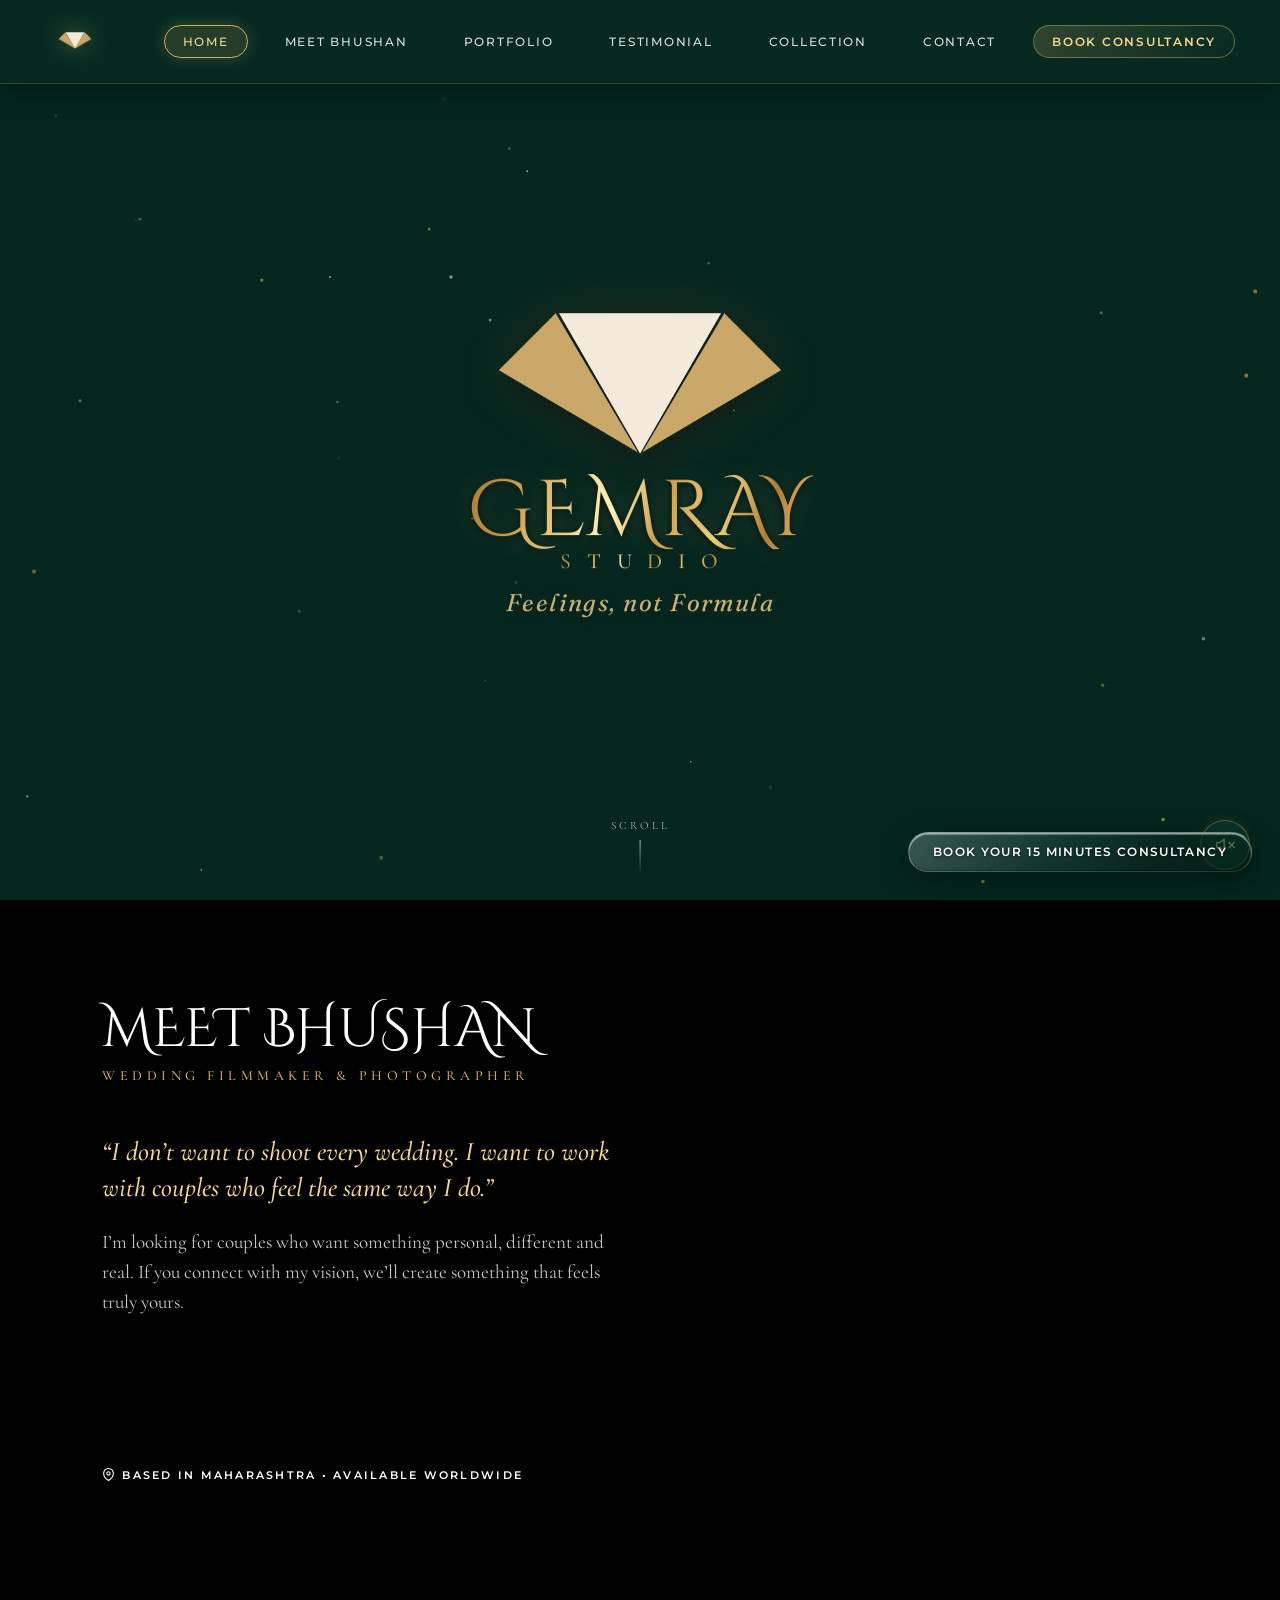
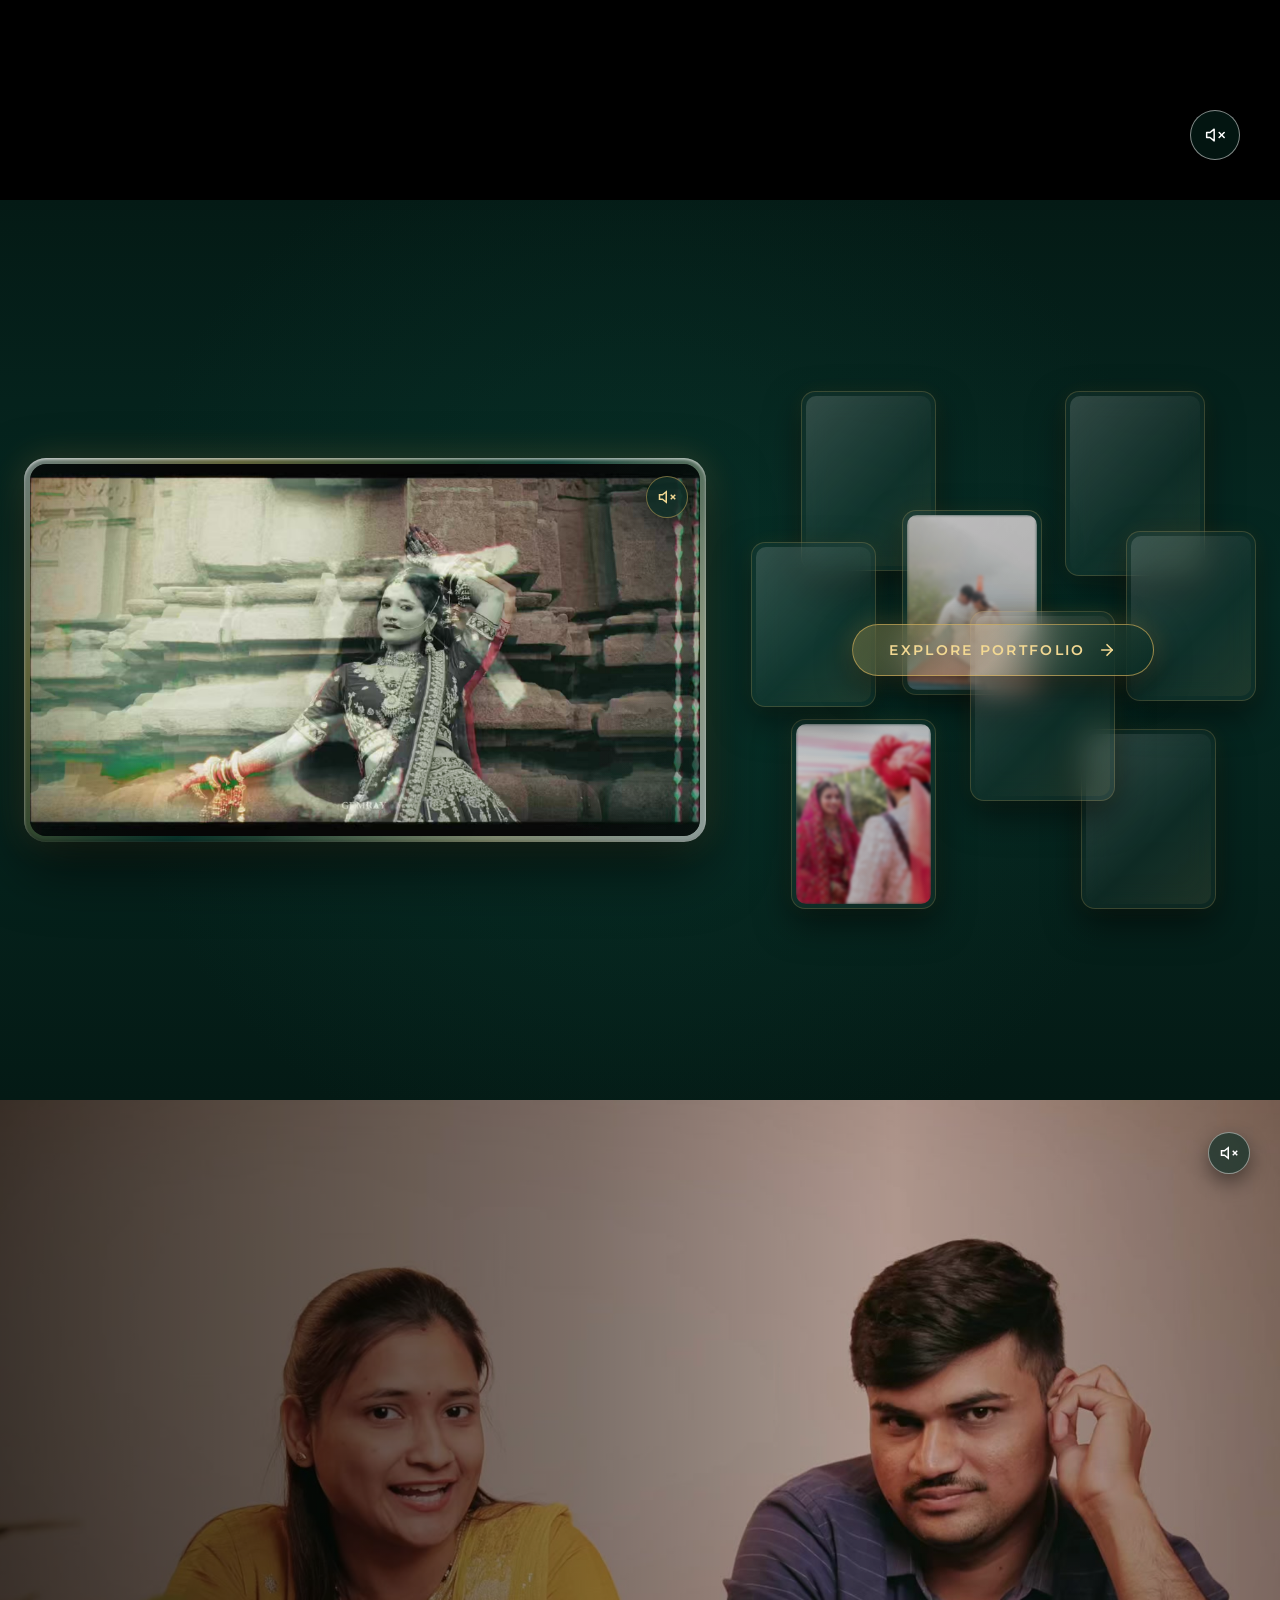
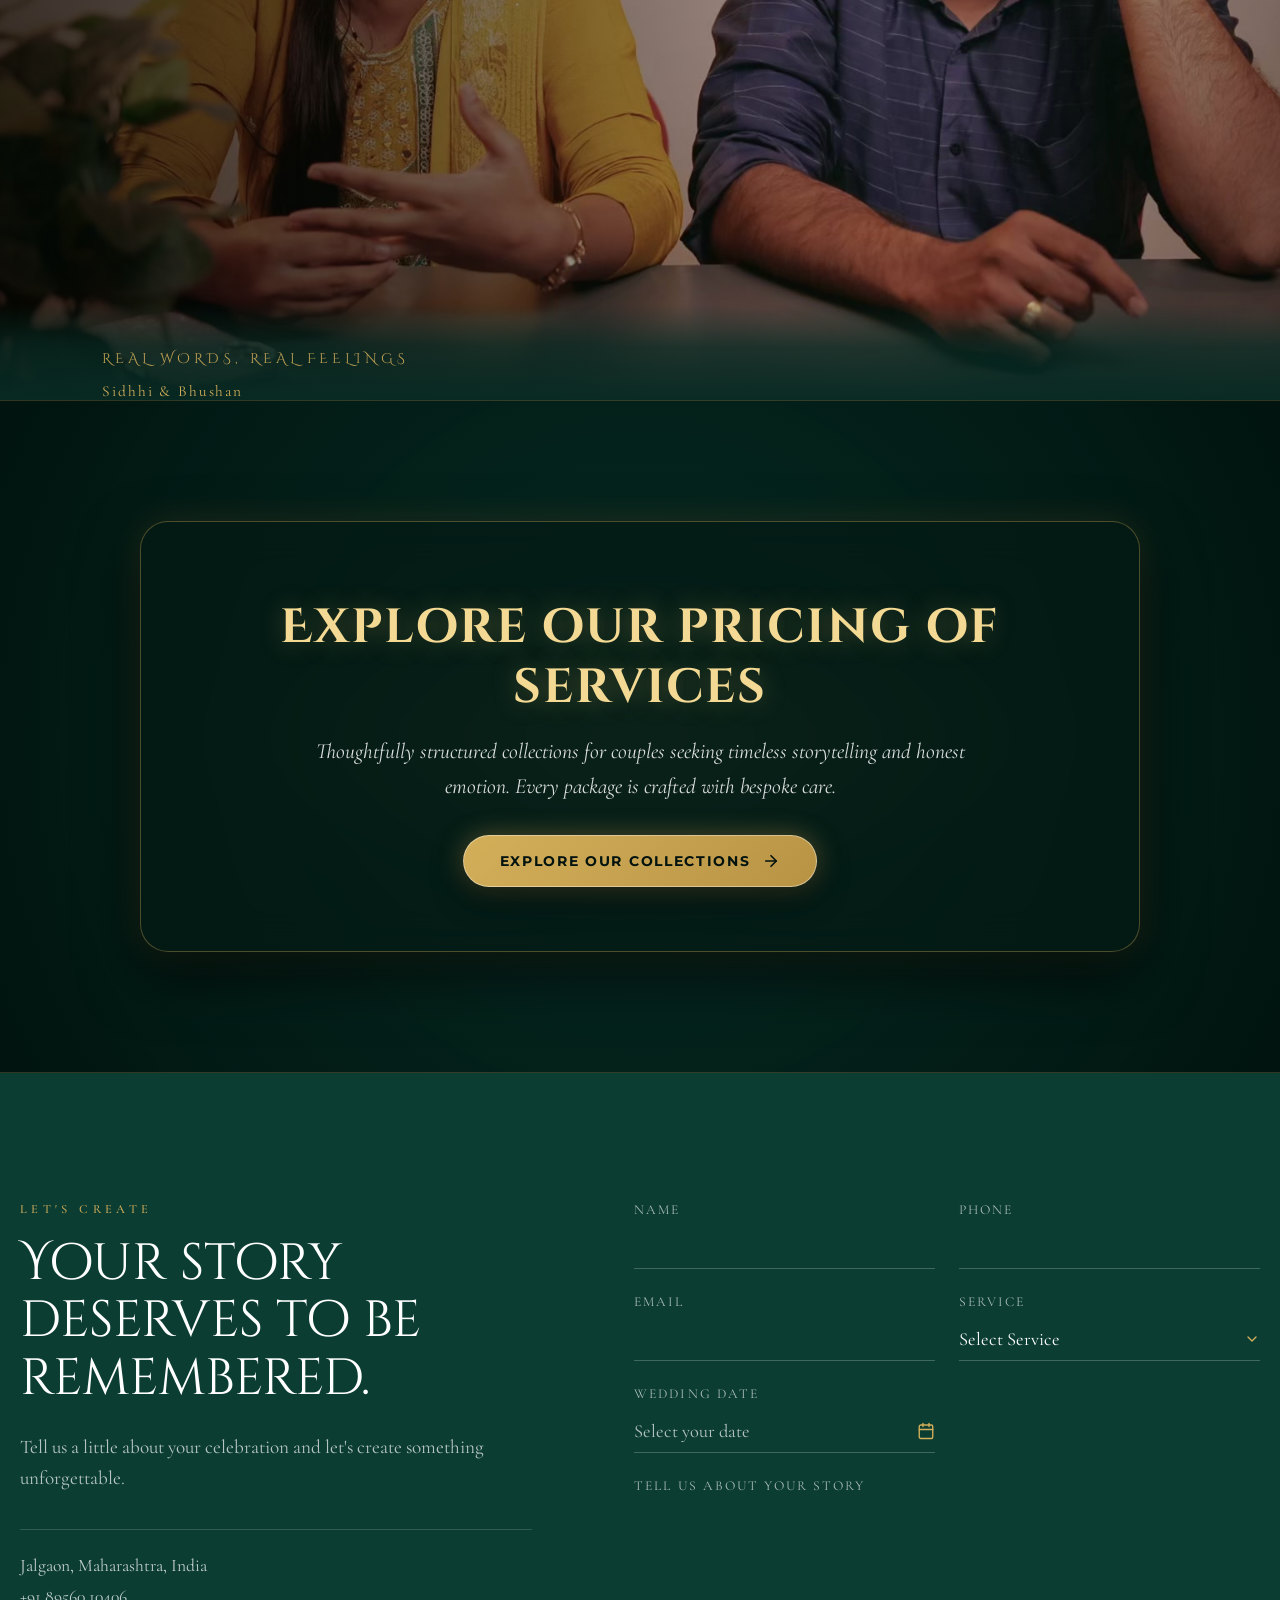
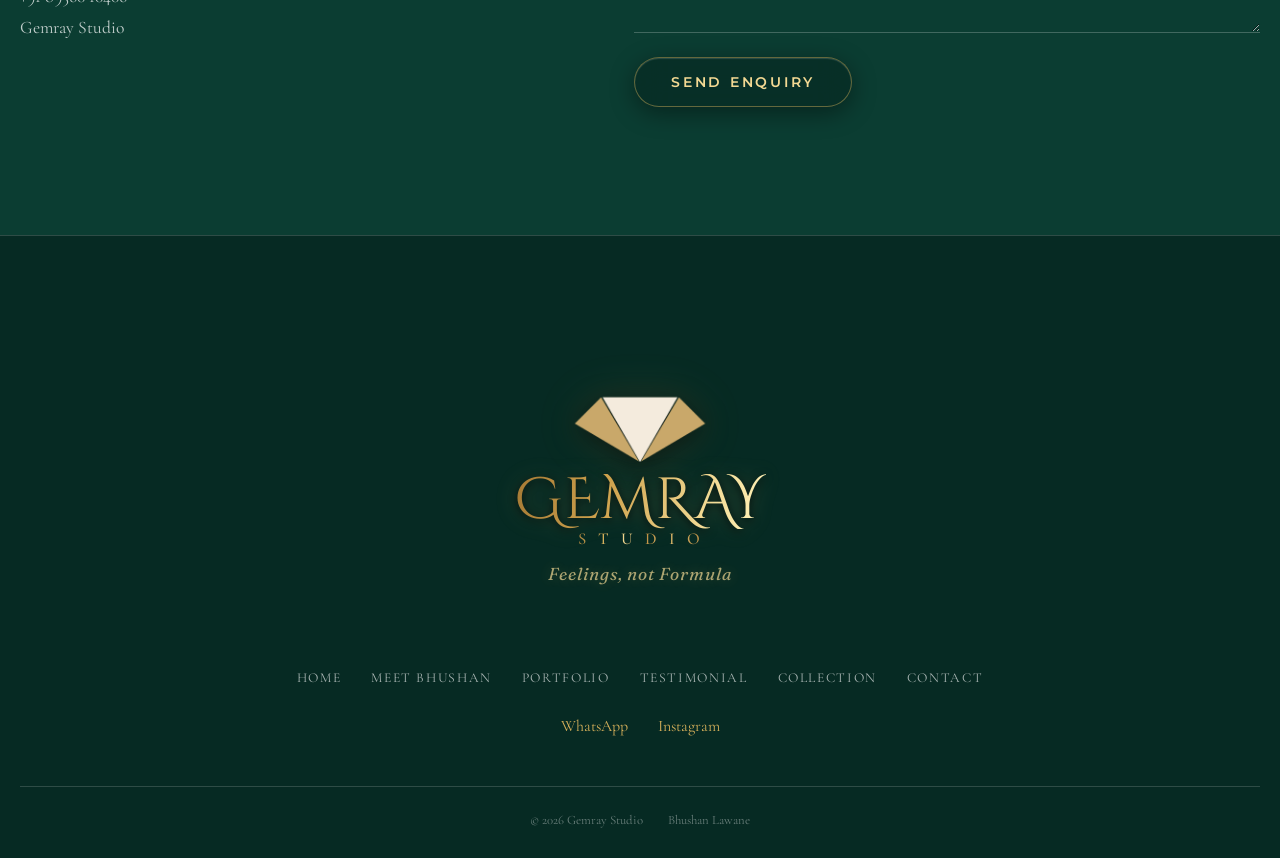
==== index.html @ 7f48cebd "Update testimonial and video audio behavior Co-authored-by: Copilot <223556219+Copilot@users.noreply" ====
<!DOCTYPE html>
<html lang="en">

<head>

    <!-- =====================================================
         BASIC META & SEO
         ===================================================== -->

    <meta charset="UTF-8">
    <meta name="viewport" content="width=device-width, initial-scale=1.0, viewport-fit=cover">
    <title>Gemray Studio | Luxury Wedding Photography & Cinematography</title>
    <meta name="description" content="Gemray Studio by Bhushan Lawane offers bespoke luxury wedding photography, candid pre-wedding cinematography, and timeless wedding films based in Maharashtra & available worldwide.">
    <meta name="keywords" content="wedding photographer, luxury wedding photography, wedding cinematography, pre-wedding shoot, candid wedding photography, wedding filmmaker, Bhushan Lawane, Jalgaon, Pune, Mumbai, Maharashtra, Gemray Studio">
    <meta name="author" content="Bhushan Lawane, Gemray Studio">
    <meta name="robots" content="index, follow, max-image-preview:large, max-snippet:-1, max-video-preview:-1">
    <meta name="theme-color" content="#0b3d32">

    <!-- Canonical URL -->
    <link rel="canonical" href="https://www.gemraystudio.com/">

    <!-- Favicon -->
    <link rel="icon" type="image/jpeg" href="photos/favicon.jpeg">
    <link rel="apple-touch-icon" href="photos/favicon.jpeg">

    <!-- Geo & Local SEO Meta -->
    <meta name="geo.region" content="IN-MH">
    <meta name="geo.placename" content="Jalgaon, Maharashtra, India">
    <meta name="geo.position" content="21.0077;75.5626">
    <meta name="ICBM" content="21.0077, 75.5626">

    <!-- Open Graph / Facebook / WhatsApp -->
    <meta property="og:type" content="website">
    <meta property="og:url" content="https://www.gemraystudio.com/">
    <meta property="og:title" content="Gemray Studio | Luxury Wedding Photography & Cinematography">
    <meta property="og:description" content="Feelings, not Formula. Bespoke luxury wedding storytelling, candid cinematography, and pre-wedding films by Bhushan Lawane.">
    <meta property="og:image" content="https://www.gemraystudio.com/photos/logo.png">
    <meta property="og:site_name" content="Gemray Studio">
    <meta property="og:locale" content="en_IN">

    <!-- Twitter / X Card -->
    <meta name="twitter:card" content="summary_large_image">
    <meta name="twitter:url" content="https://www.gemraystudio.com/">
    <meta name="twitter:title" content="Gemray Studio | Luxury Wedding Photography & Cinematography">
    <meta name="twitter:description" content="Feelings, not Formula. Bespoke luxury wedding storytelling, candid cinematography, and pre-wedding films by Bhushan Lawane.">
    <meta name="twitter:image" content="https://www.gemraystudio.com/photos/logo.png">

    <!-- Structured Data: Schema.org JSON-LD -->
    <script type="application/ld+json">
    {
      "@context": "https://schema.org",
      "@graph": [
        {
          "@type": "PhotographyBusiness",
          "@id": "https://www.gemraystudio.com/#business",
          "name": "Gemray Studio",
          "alternateName": "Gemray Studio Wedding Photography & Cinematography",
          "url": "https://www.gemraystudio.com/",
          "logo": "https://www.gemraystudio.com/photos/logo.png",
          "image": "https://www.gemraystudio.com/photos/logo.png",
          "telephone": "+918956010406",
          "priceRange": "₹₹₹",
          "currenciesAccepted": "INR",
          "paymentAccepted": "Cash, Bank Transfer, UPI",
          "address": {
            "@type": "PostalAddress",
            "addressLocality": "Jalgaon",
            "addressRegion": "Maharashtra",
            "addressCountry": "IN"
          },
          "geo": {
            "@type": "GeoCoordinates",
            "latitude": 21.0077,
            "longitude": 75.5626
          },
          "areaServed": [
            { "@type": "AdministrativeArea", "name": "Maharashtra" },
            { "@type": "City", "name": "Jalgaon" },
            { "@type": "City", "name": "Pune" },
            { "@type": "City", "name": "Mumbai" },
            { "@type": "City", "name": "Nashik" },
            { "@type": "Country", "name": "India" },
            { "@type": "Place", "name": "Worldwide Destination Weddings" }
          ],
          "founder": {
            "@type": "Person",
            "name": "Bhushan Lawane",
            "jobTitle": "Lead Wedding Filmmaker & Photographer"
          },
          "sameAs": [
            "https://www.instagram.com/gemraystudio",
            "https://api.whatsapp.com/send?phone=918956010406"
          ],
          "hasOfferCatalog": {
            "@type": "OfferCatalog",
            "name": "Wedding & Pre-Wedding Photography Services",
            "itemListElement": [
              {
                "@type": "Offer",
                "itemOffered": {
                  "@type": "Service",
                  "name": "Wedding Stories Photography & Cinematography",
                  "description": "Complete wedding story coverage with cinematic filmmaking, candid photography, traditional documentation, and signature albums."
                }
              },
              {
                "@type": "Offer",
                "itemOffered": {
                  "@type": "Service",
                  "name": "Pre-Wedding Cinematic Chapters",
                  "description": "Artfully directed pre-wedding cinematic films, portrait photography, and bespoke narrative storytelling."
                }
              },
              {
                "@type": "Offer",
                "itemOffered": {
                  "@type": "Service",
                  "name": "Engagement Ceremony Coverage",
                  "description": "Refined cinematic highlight films and documentary photography for engagement celebrations."
                }
              },
              {
                "@type": "Offer",
                "itemOffered": {
                  "@type": "Service",
                  "name": "Destination Wedding Photography & Films",
                  "description": "Customized bespoke multi-day itineraries and destination wedding cinematography worldwide."
                }
              }
            ]
          }
        },
        {
          "@type": "WebSite",
          "@id": "https://www.gemraystudio.com/#website",
          "url": "https://www.gemraystudio.com/",
          "name": "Gemray Studio",
          "description": "Luxury Wedding Photography & Cinematography by Bhushan Lawane",
          "publisher": {
            "@id": "https://www.gemraystudio.com/#business"
          }
        },
        {
          "@type": "VideoObject",
          "@id": "https://www.gemraystudio.com/#video-bhushan-patil",
          "name": "Bhushan Patil - Timeless Celebration",
          "description": "Complete cinematic wedding highlight film capturing the authentic moments of Bhushan Patil by Gemray Studio.",
          "thumbnailUrl": [
            "https://www.gemraystudio.com/photos/testimonial-bhushan-patil-thumb.jpg"
          ],
          "uploadDate": "2026-02-10T08:00:00+05:30",
          "contentUrl": "https://www.gemraystudio.com/media/New%20Website%20Content/Testimonial/Bhushan%20patil%20T.mp4",
          "embedUrl": "https://www.gemraystudio.com/#stories",
          "duration": "PT0M47S",
          "inLanguage": "en",
          "publisher": {
            "@id": "https://www.gemraystudio.com/#business"
          }
        },
        {
          "@type": "VideoObject",
          "@id": "https://www.gemraystudio.com/#video-intro",
          "name": "Meet Bhushan Lawane | Gemray Studio Wedding Filmmaking",
          "description": "Introduction to Bhushan Lawane's wedding cinematography philosophy: Feelings, not Formula. Based in Maharashtra and available worldwide.",
          "thumbnailUrl": [
            "https://www.gemraystudio.com/photos/logo.png"
          ],
          "uploadDate": "2026-01-01T08:00:00+05:30",
          "contentUrl": "https://www.gemraystudio.com/vid/Website%20Intro%20Horizontal%20C.mp4",
          "embedUrl": "https://www.gemraystudio.com/#photographer",
          "duration": "PT1M00S",
          "inLanguage": "en",
          "publisher": {
            "@id": "https://www.gemraystudio.com/#business"
          }
        }
      ]
    }
    </script>

    <!-- =====================================================
         GOOGLE FONTS
         ===================================================== -->

    <link rel="preconnect" href="https://fonts.googleapis.com">

    <link
        rel="preconnect"
        href="https://fonts.gstatic.com"
        crossorigin
    >

    <link
        href="https://fonts.googleapis.com/css2?family=Cinzel+Decorative:wght@400;700;900&family=Cormorant+Garamond:ital,wght@0,300;0,400;0,500;0,600;1,300;1,400;1,500&family=Fraunces:ital,opsz,wght@0,9..144,300;0,9..144,400;0,9..144,500;1,9..144,300;1,9..144,400;1,9..144,500&family=Montserrat:ital,wght@0,300;0,400;0,500;1,300;1,400&family=Playfair+Display:ital,wght@0,400;0,500;0,600;1,400;1,500&display=swap"
        rel="stylesheet"
    >


    <!-- =====================================================
         EXTERNAL CSS
         ===================================================== -->

    <link
        rel="stylesheet"
        href="style.css?v=3.2"
    >

</head>


<body>


    <!-- =====================================================
         WEBSITE WRAPPER
         ===================================================== -->

    <div class="site-wrapper">

        <!-- TOP NAVIGATION BAR -->
        <nav class="portfolio-nav" aria-label="Main Navigation">
            <a href="index.html" class="portfolio-nav-logo" aria-label="Gemray Studio Home">
                <img src="photos/logo.png" alt="Gemray Studio Logo" width="50" height="50" loading="eager" decoding="async" fetchpriority="high">
            </a>

            <!-- Horizontally Swipeable Nav Pills on Mobile & Row on Desktop -->
            <div class="portfolio-nav-links" id="portfolioNavLinks">
                <a href="index.html" class="active">Home</a>
                <a href="#photographer">Meet Bhushan</a>
                <a href="portfolio.html">Portfolio</a>
                <a href="#stories">Testimonial</a>
                <a href="product.html">Collection</a>
                <a href="#contact">Contact</a>
                <a href="https://api.whatsapp.com/send?phone=918956010406&text=Hello%20Bhushan%20%2F%20Gemray%20Studio%2C%20I%20would%20like%20to%20book%20a%2015%20minutes%20consultancy%20call%20regarding%20wedding%20photography%20services." class="portfolio-nav-wa-pill" target="_blank" rel="noopener noreferrer">
                    Book Consultancy
                </a>
            </div>
        </nav>

        <!-- =================================================
             01. HERO SECTION
             ================================================= -->

        <section
            id="hero"
            class="hero-section"
        >


            <!-- HERO BACKGROUND VIDEO -->

            <video
                id="bgVideo"
                class="hero-video"
                autoplay
                muted
                loop
                playsinline
                webkit-playsinline
                x5-playsinline
                preload="auto"
                poster="photos/hero-desktop-thumb.jpg"
            ></video>


            <!-- DARK CINEMATIC OVERLAY -->

            <div
                class="hero-overlay"
                aria-hidden="true"
            ></div>

            <!-- LUXURY GOLD DUST / STARDUST CANVAS -->
            <canvas
                id="heroParticles"
                class="hero-particles"
                aria-hidden="true"
            ></canvas>


            <!-- HERO SOUND BUTTON -->

            <button
                id="soundBtn"
                class="sound-button"
                type="button"
                aria-label="Unmute video"
            >

                <span id="iconMuted" class="sound-icon">
                    <svg viewBox="0 0 24 24" width="20" height="20" fill="none" stroke="currentColor" stroke-width="1.8" stroke-linecap="round" stroke-linejoin="round">
                        <polygon points="11 5 6 9 2 9 2 15 6 15 11 19 11 5"></polygon>
                        <line x1="23" y1="9" x2="17" y2="15"></line>
                        <line x1="17" y1="9" x2="23" y2="15"></line>
                    </svg>
                </span>

                <span id="iconUnmuted" class="sound-icon">
                    <svg viewBox="0 0 24 24" width="20" height="20" fill="none" stroke="currentColor" stroke-width="1.8" stroke-linecap="round" stroke-linejoin="round">
                        <polygon points="11 5 6 9 2 9 2 15 6 15 11 19 11 5"></polygon>
                        <path d="M15.54 8.46a5 5 0 0 1 0 7.07"></path>
                        <path d="M19.07 4.93a10 10 0 0 1 0 14.14"></path>
                    </svg>
                </span>

            </button>


            <!-- =================================================
                 COMPLETE CENTERED BRAND COMPOSITION

                 logo
                 ↓
                 GEMRAY
                 ↓
                 STUDIO
                 ↓
                 tagline

                 The entire group is centered together.
                 ================================================= -->

            <div
                id="heroBrand"
                class="hero-brand"
            >


                <!-- =================================================
                     LOGO IMAGE

                     DO NOT CHANGE THIS PATH
                     ================================================= -->

                <img
                    id="heroLogoImage"
                    class="hero-logo-image"
                    src="photos/logo.png"
                    alt="Gemray Studio logo"
                    width="200"
                    height="200"
                    loading="eager"
                    decoding="async"
                    fetchpriority="high"
                >


                <!-- =================================================
                     GEMRAY (WITH PRECISELY ANCHORED SPARK)

                     FONT:
                     Cinzel Decorative
                     ================================================= -->

                <div class="brand-name-wrapper">
                    <div
                        id="brandName"
                        class="brand-name"
                    >
                        GEMRAY
                    </div>

                    <!-- METALLIC GLINT LAYER (Pure light reflection, never hides or reveals text) -->
                    <div
                        id="brandGlint"
                        class="brand-glint"
                        aria-hidden="true"
                    >
                        GEMRAY
                    </div>

                    <!-- CINEMATIC 4-POINT LENS FLARE SPARK -->
                    <span
                        id="logoSpark"
                        class="logo-spark"
                        aria-hidden="true"
                    >
                        <span class="spark-core"></span>
                        <span class="spark-flare-h"></span>
                        <span class="spark-flare-v"></span>
                        <span class="spark-flare-d1"></span>
                        <span class="spark-flare-d2"></span>
                    </span>
                </div>


                <!-- =================================================
                     STUDIO

                     FONT:
                     Cormorant Garamond
                     ================================================= -->

                <div
                    id="brandStudio"
                    class="brand-studio"
                >
                    STUDIO
                </div>


                <!-- =================================================
                     TAGLINE

                     FONT:
                     Great Vibes
                     ================================================= -->

                <div
                    id="brandTagline"
                    class="brand-tagline"
                >
                    Feelings, not Formula
                </div>


            </div>


            <!-- SCROLL INDICATOR -->

            <div
                class="scroll-indicator"
                aria-hidden="true"
            >

                <span>
                    Scroll
                </span>

                <span
                    class="scroll-line"
                ></span>

            </div>


        </section>



        <!-- =================================================
             02. MEET BHUSHAN (PHOTOGRAPHER)
             ================================================= -->

        <section
            id="photographer"
            class="photographer-intro-section"
        >


            <!-- =================================================
                 DESKTOP PHOTOGRAPHER VIDEO
                 ================================================= -->

            <div
                class="photographer-desktop-video"
            >


                <video
                    id="photographerVideoDesktop"
                    class="photographer-video horizontal-video"
                    src="vid/Website Intro Horizontal C.mp4"
                    muted
                    loop
                    playsinline
                    webkit-playsinline
                    x5-playsinline
                    preload="none"
                ></video>


                <!-- VIDEO OVERLAY -->

                <div
                    class="photographer-video-overlay"
                    aria-hidden="true"
                ></div>


                <!-- INTRODUCTION TEXT -->

                <div
                    class="photographer-intro-content"
                >

                    <h2>
                        MEET BHUSHAN
                    </h2>

                    <span
                        class="section-eyebrow photographer-role"
                    >
                        Wedding Filmmaker & Photographer
                    </span>

                    <p class="photographer-quote">
                        <em>“I don’t want to shoot every wedding. I want to work with couples who feel the same way I do.”</em>
                    </p>

                    <p>
                        I’m looking for couples who want something personal, different and real.
                        If you connect with my vision, we’ll create something that feels truly yours.
                    </p>

                    <div class="photographer-location">
                        <svg viewBox="0 0 24 24" width="14" height="14" fill="none" stroke="currentColor" stroke-width="2" stroke-linecap="round" stroke-linejoin="round" aria-hidden="true">
                            <path d="M21 10c0 7-9 13-9 13s-9-6-9-13a9 9 0 0 1 18 0z"></path>
                            <circle cx="12" cy="10" r="3"></circle>
                        </svg>
                        <span>Based in Maharashtra &bull; Available Worldwide</span>
                    </div>

                </div>


                <!-- SOUND BUTTON -->

                <button
                    id="photographerSoundBtn"
                    class="video-sound-button"
                    type="button"
                    aria-label="Unmute photographer video"
                >

                    <span
                        class="photographer-muted-icon sound-icon"
                    >
                        <svg viewBox="0 0 24 24" width="20" height="20" fill="none" stroke="currentColor" stroke-width="1.8" stroke-linecap="round" stroke-linejoin="round">
                            <polygon points="11 5 6 9 2 9 2 15 6 15 11 19 11 5"></polygon>
                            <line x1="23" y1="9" x2="17" y2="15"></line>
                            <line x1="17" y1="9" x2="23" y2="15"></line>
                        </svg>
                    </span>

                    <span
                        class="photographer-unmuted-icon sound-icon"
                    >
                        <svg viewBox="0 0 24 24" width="20" height="20" fill="none" stroke="currentColor" stroke-width="1.8" stroke-linecap="round" stroke-linejoin="round">
                            <polygon points="11 5 6 9 2 9 2 15 6 15 11 19 11 5"></polygon>
                            <path d="M15.54 8.46a5 5 0 0 1 0 7.07"></path>
                            <path d="M19.07 4.93a10 10 0 0 1 0 14.14"></path>
                        </svg>
                    </span>

                </button>


            </div>



            <!-- =================================================
                 MOBILE PHOTOGRAPHER VIDEO

                 9:16 INSTAGRAM / REEL STYLE
                 ================================================= -->

            <div
                class="photographer-mobile-video"
            >


                <video
                    id="photographerVideoMobile"
                    class="photographer-video vertical-video"
                    src="vid/Website Intro Vertical C.mp4"
                    muted
                    loop
                    playsinline
                    webkit-playsinline
                    x5-playsinline
                    preload="none"
                ></video>


                <!-- MOBILE VIDEO OVERLAY -->

                <div
                    class="photographer-video-overlay"
                    aria-hidden="true"
                ></div>


                <!-- MOBILE INTRO TEXT (POSITIONED AT BOTTOM) -->

                <div
                    class="photographer-intro-content"
                >

                    <h2>
                        MEET BHUSHAN
                    </h2>

                    <span
                        class="section-eyebrow photographer-role"
                    >
                        Wedding Filmmaker & Photographer
                    </span>

                    <p class="photographer-quote">
                        <em>“I don’t want to shoot every wedding. I want to work with couples who feel the same way I do.”</em>
                    </p>

                    <div class="photographer-location">
                        <svg viewBox="0 0 24 24" width="13" height="13" fill="none" stroke="currentColor" stroke-width="2" stroke-linecap="round" stroke-linejoin="round" aria-hidden="true">
                            <path d="M21 10c0 7-9 13-9 13s-9-6-9-13a9 9 0 0 1 18 0z"></path>
                            <circle cx="12" cy="10" r="3"></circle>
                        </svg>
                        <span>Based in Maharashtra &bull; Available Worldwide</span>
                    </div>

                </div>


                <!-- MOBILE SOUND -->

                <button
                    id="photographerMobileSoundBtn"
                    class="video-sound-button"
                    type="button"
                    aria-label="Unmute photographer video"
                >

                    <span
                        class="photographer-muted-icon sound-icon"
                    >
                        <svg viewBox="0 0 24 24" width="20" height="20" fill="none" stroke="currentColor" stroke-width="1.8" stroke-linecap="round" stroke-linejoin="round">
                            <polygon points="11 5 6 9 2 9 2 15 6 15 11 19 11 5"></polygon>
                            <line x1="23" y1="9" x2="17" y2="15"></line>
                            <line x1="17" y1="9" x2="23" y2="15"></line>
                        </svg>
                    </span>

                    <span
                        class="photographer-unmuted-icon sound-icon"
                    >
                        <svg viewBox="0 0 24 24" width="20" height="20" fill="none" stroke="currentColor" stroke-width="1.8" stroke-linecap="round" stroke-linejoin="round">
                            <polygon points="11 5 6 9 2 9 2 15 6 15 11 19 11 5"></polygon>
                            <path d="M15.54 8.46a5 5 0 0 1 0 7.07"></path>
                            <path d="M19.07 4.93a10 10 0 0 1 0 14.14"></path>
                        </svg>
                    </span>

                </button>


            </div>


        </section>



        <!-- =================================================
             04. SELECTED WORK / PORTFOLIO PREVIEW
             ================================================= -->

        <section
            id="portfolio-preview"
            class="portfolio-preview-section"
        >

            <div class="portfolio-split-stage">

                <!-- LEFT SIDE: CLEAN 16:9 CINEMATIC HORIZONTAL VIDEO WINDOW -->
                <div class="portfolio-video-window">
                    <div class="portfolio-video-window-frame">
                        <video
                            class="portfolio-showcase-video"
                            id="portfolioShowcaseVideo"
                            src="media/New Website Content/Main page porfolio section video/No naim or any words on website.mp4"
                            poster="photos/portfolio-showcase-thumb.jpg"
                            muted
                            loop
                            playsinline
                            webkit-playsinline
                            preload="none"
                        ></video>
                        <div class="portfolio-video-overlay-glow"></div>
                        <div class="portfolio-video-liquid-sheen"></div>
                        <button
                            class="portfolio-sound-btn"
                            id="portfolioSoundBtn"
                            aria-label="Toggle portfolio video sound"
                        >
                            <svg class="portfolio-muted-icon sound-icon" viewBox="0 0 24 24" fill="none" stroke="currentColor" stroke-width="2">
                                <path d="M11 5L6 9H2v6h4l5 4V5z"/>
                                <line x1="23" y1="9" x2="17" y2="15"/>
                                <line x1="17" y1="9" x2="23" y2="15"/>
                            </svg>
                            <svg class="portfolio-unmuted-icon sound-icon" viewBox="0 0 24 24" fill="none" stroke="currentColor" stroke-width="2" style="display:none;">
                                <path d="M11 5L6 9H2v6h4l5 4V5z"/>
                                <path d="M19.07 4.93a10 10 0 0 1 0 14.14M15.54 8.46a5 5 0 0 1 0 7.07"/>
                            </svg>
                        </button>
                    </div>
                </div>


                <!-- RIGHT SIDE: BACKGROUND GLASS BLURRED PHOTO COLLAGE WITH DIRECT EXPLORE BUTTON -->
                <div class="portfolio-photos-window">

                    <!-- BACKGROUND GLASS BLURRED PHOTO COLLAGE (8 SLOTS) -->
                    <div class="portfolio-glass-collage" id="portfolioGlassCollage">

                        <!-- PHOTO SLOT 1 -->
                        <div class="portfolio-glass-card pgc-1" data-slot="0">
                            <div class="glass-img-frame">
                                <img src="media/New Website Content/Photo gallary/07SL0260.jpg" alt="Pre-wedding moment" class="glass-photo" loading="eager" decoding="async">
                                <div class="glass-photo-sheen"></div>
                            </div>
                        </div>

                        <!-- PHOTO SLOT 2 -->
                        <div class="portfolio-glass-card pgc-2" data-slot="1">
                            <div class="glass-img-frame">
                                <img src="media/New Website Content/Photo gallary/07SL0363.jpg" alt="Engagement celebration" class="glass-photo" loading="eager" decoding="async">
                                <div class="glass-photo-sheen"></div>
                            </div>
                        </div>

                        <!-- PHOTO SLOT 3 -->
                        <div class="portfolio-glass-card pgc-3" data-slot="2">
                            <div class="glass-img-frame">
                                <img src="media/New Website Content/Photo gallary/07SL0433.jpg" alt="Couple portrait" class="glass-photo" loading="eager" decoding="async">
                                <div class="glass-photo-sheen"></div>
                            </div>
                        </div>

                        <!-- PHOTO SLOT 4 -->
                        <div class="portfolio-glass-card pgc-4" data-slot="3">
                            <div class="glass-img-frame">
                                <img src="media/New Website Content/Photo gallary/07SL0451.jpg" alt="Romantic couple" class="glass-photo" loading="eager" decoding="async">
                                <div class="glass-photo-sheen"></div>
                            </div>
                        </div>

                        <!-- PHOTO SLOT 5 -->
                        <div class="portfolio-glass-card pgc-5" data-slot="4">
                            <div class="glass-img-frame">
                                <img src="media/New Website Content/Photo gallary/07SL0960.jpg" alt="Engagement joy" class="glass-photo" loading="lazy" decoding="async">
                                <div class="glass-photo-sheen"></div>
                            </div>
                        </div>

                        <!-- PHOTO SLOT 6 -->
                        <div class="portfolio-glass-card pgc-6" data-slot="5">
                            <div class="glass-img-frame">
                                <img src="media/New Website Content/Photo gallary/Bhushan Pre-wedding photo-006.JPG" alt="Pre-wedding romance" class="glass-photo" loading="lazy" decoding="async">
                                <div class="glass-photo-sheen"></div>
                            </div>
                        </div>

                        <!-- PHOTO SLOT 7 -->
                        <div class="portfolio-glass-card pgc-7" data-slot="6">
                            <div class="glass-img-frame">
                                <img src="media/New Website Content/Photo gallary/Bhushan Pre-wedding photo-016.JPG" alt="Cherished memory" class="glass-photo" loading="lazy" decoding="async">
                                <div class="glass-photo-sheen"></div>
                            </div>
                        </div>

                        <!-- PHOTO SLOT 8 -->
                        <div class="portfolio-glass-card pgc-8" data-slot="7">
                            <div class="glass-img-frame">
                                <img src="media/New Website Content/Photo gallary/Bhushan Pre-wedding photo-019.JPG" alt="Celebration moment" class="glass-photo" loading="lazy" decoding="async">
                                <div class="glass-photo-sheen"></div>
                            </div>
                        </div>

                    </div>


                    <!-- LIQUID GLASS EXPLORE MORE BUTTON ONLY (NO EXTRA WRAPPER CIRCLE) -->
                    <a
                        href="portfolio.html"
                        class="portfolio-explore-btn"
                        id="portfolioExploreBtn"
                    >
                        <span class="explore-btn-text">Explore Portfolio</span>
                        <span class="explore-btn-arrow">
                            <svg viewBox="0 0 24 24" fill="none" stroke="currentColor" stroke-width="2.2" stroke-linecap="round" stroke-linejoin="round">
                                <line x1="5" y1="12" x2="19" y2="12"></line>
                                <polyline points="12 5 19 12 12 19"></polyline>
                            </svg>
                        </span>
                        <div class="explore-btn-sheen"></div>
                    </a>

                </div>

            </div>

        </section>



        <!-- =================================================
             04B. TESTIMONIALS (REAL BRIDE & GROOM STORIES)
             ================================================= -->

        <section
            id="stories"
            class="stories-section"
            aria-label="Customer Testimonials"
        >
            <div id="testimonial" class="nav-target-anchor" aria-hidden="true"></div>

            <!-- FULL-BACKGROUND VIDEO -->
            <video
                id="testimonialBgVideo"
                class="stories-bg-video"
                src="media/New Website Content/Testimonial/Bhushan patil T.mp4"
                poster="photos/testimonial-bhushan-patil-thumb.jpg"
                muted
                playsinline
                webkit-playsinline
                loop
                preload="none"
            ></video>

            <!-- DARK GRADIENT OVERLAY -->
            <div class="stories-bg-overlay" aria-hidden="true"></div>

            <!-- TEXT CONTENT LAYER -->
            <div class="stories-content-layer">

                <span class="stories-eyebrow">Real words, Real feelings</span>

                <p class="stories-couple-name">Sidhhi &amp; Bhushan</p>

            </div>

            <!-- SOUND TOGGLE BUTTON -->
            <button
                class="story-sound-btn"
                id="storySoundBtn"
                aria-label="Toggle testimonial video sound"
            >
                <svg class="sound-icon-muted" viewBox="0 0 24 24" fill="none" stroke="currentColor" stroke-width="2">
                    <path d="M11 5L6 9H2v6h4l5 4V5z"/>
                    <line x1="23" y1="9" x2="17" y2="15"/>
                    <line x1="17" y1="9" x2="23" y2="15"/>
                </svg>
                <svg class="sound-icon-unmuted" viewBox="0 0 24 24" fill="none" stroke="currentColor" stroke-width="2" style="display:none;">
                    <path d="M11 5L6 9H2v6h4l5 4V5z"/>
                    <path d="M19.07 4.93a10 10 0 0 1 0 14.14M15.54 8.46a5 5 0 0 1 0 7.07"/>
                </svg>
            </button>

            <!-- Hidden deck for JS compatibility (no cards shown) -->
            <div id="storiesDeck" style="display:none;"></div>

        </section>



        <!-- =================================================
             04C. OUR COLLECTION & PRICING
             ================================================= -->

        <section
            id="collection"
            class="collection-teaser-section"
        >

            <div class="collection-teaser-container">
                <h2 class="collection-teaser-title">Explore our pricing of services</h2>
                <p class="collection-teaser-desc">
                    Thoughtfully structured collections for couples seeking timeless storytelling and honest emotion. Every package is crafted with bespoke care.
                </p>

                <div class="collection-teaser-cta-wrapper">
                    <a href="product.html" class="collection-explore-btn" aria-label="Explore our full collections and pricing page">
                        <span>Explore Our Collections</span>
                        <svg viewBox="0 0 24 24" width="18" height="18" fill="none" stroke="currentColor" stroke-width="2.2" stroke-linecap="round" stroke-linejoin="round" aria-hidden="true">
                            <line x1="5" y1="12" x2="19" y2="12"></line>
                            <polyline points="12 5 19 12 12 19"></polyline>
                        </svg>
                    </a>
                </div>
            </div>

        </section>



        <!-- =================================================
             05. CONTACT
             ================================================= -->

        <section
            id="contact"
            class="contact-section"
        >


            <div
                class="contact-container"
            >


                <!-- CONTACT INFORMATION -->

                <div
                    class="contact-content"
                >

                    <span
                        class="section-eyebrow"
                    >
                        Let's Create
                    </span>

                    <h2>
                        Your story deserves
                        to be remembered.
                    </h2>

                    <p>
                        Tell us a little about your celebration
                        and let's create something unforgettable.
                    </p>


                    <div
                        class="contact-details"
                    >

                        <p>
                            Jalgaon, Maharashtra, India
                        </p>

                        <p>
                            +91 89560 10406
                        </p>

                        <p>
                            Gemray Studio
                        </p>

                    </div>

                </div>



                <!-- CONTACT FORM -->

                <form
                    id="contactForm"
                    class="contact-form"
                >


                    <div
                        class="form-group"
                    >

                        <label for="name">
                            Name
                        </label>

                        <input
                            id="name"
                            name="name"
                            type="text"
                            autocomplete="name"
                            required
                        >

                    </div>


                    <div
                        class="form-group"
                    >

                        <label for="phone">
                            Phone
                        </label>

                        <input
                            id="phone"
                            name="phone"
                            type="tel"
                            autocomplete="tel"
                            required
                        >

                    </div>


                    <div
                        class="form-group"
                    >

                        <label for="email">
                            Email
                        </label>

                        <input
                            id="email"
                            name="email"
                            type="email"
                            autocomplete="email"
                        >

                    </div>


                    <div
                        class="form-group custom-select-group"
                    >

                        <label for="service">
                            Service
                        </label>

                        <select
                            id="service"
                            name="service"
                            tabindex="-1"
                            aria-hidden="true"
                            style="display: none;"
                        >

                            <option value="" disabled selected hidden>
                                Select Service
                            </option>

                            <option value="Wedding Stories">
                                Wedding Stories
                            </option>

                            <option value="Engagement Stories">
                                Engagement Stories
                            </option>

                            <option value="Prewedding Chapters">
                                Prewedding Chapters
                            </option>

                            <option value="Destination Stories">
                                Destination Stories
                            </option>

                        </select>

                        <!-- CUSTOM LUXURY GLASSMORPHIC DROPDOWN (ANDROID CHROME, IOS, & ALL PLATFORMS) -->
                        <div class="custom-select-wrapper" id="customServiceSelect">
                            <button
                                type="button"
                                class="custom-select-trigger"
                                id="serviceSelectTrigger"
                                aria-haspopup="listbox"
                                aria-expanded="false"
                            >
                                <span class="custom-select-value">Select Service</span>
                                <span class="custom-select-arrow" aria-hidden="true">
                                    <svg viewBox="0 0 24 24" width="16" height="16" fill="none" stroke="currentColor" stroke-width="2" stroke-linecap="round" stroke-linejoin="round">
                                        <polyline points="6 9 12 15 18 9"></polyline>
                                    </svg>
                                </span>
                            </button>

                            <div
                                class="custom-select-dropdown"
                                id="serviceDropdown"
                                role="listbox"
                                aria-label="Select Service"
                            >
                                <div class="custom-select-option" data-value="Wedding Stories" role="option" aria-selected="false">
                                    <span class="opt-check">✓</span>
                                    <span class="opt-text">Wedding Stories</span>
                                </div>
                                <div class="custom-select-option" data-value="Engagement Stories" role="option" aria-selected="false">
                                    <span class="opt-check">✓</span>
                                    <span class="opt-text">Engagement Stories</span>
                                </div>
                                <div class="custom-select-option" data-value="Prewedding Chapters" role="option" aria-selected="false">
                                    <span class="opt-check">✓</span>
                                    <span class="opt-text">Prewedding Chapters</span>
                                </div>
                                <div class="custom-select-option" data-value="Destination Stories" role="option" aria-selected="false">
                                    <span class="opt-check">✓</span>
                                    <span class="opt-text">Destination Stories</span>
                                </div>
                            </div>
                        </div>

                    </div>


                    <div
                        class="form-group custom-date-group"
                    >

                        <label for="date">
                            Wedding Date
                        </label>

                        <input
                            id="date"
                            name="date"
                            type="hidden"
                        >

                        <!-- CUSTOM LUXURY GLASSMORPHIC CALENDAR DATE PICKER (ANDROID CHROME, IOS, & ALL PLATFORMS) -->
                        <div class="custom-date-wrapper" id="customDateWrapper">
                            <button
                                type="button"
                                class="custom-date-trigger"
                                id="datePickerTrigger"
                                aria-haspopup="dialog"
                                aria-expanded="false"
                            >
                                <span class="custom-date-value" id="dateDisplayValue">Select your date</span>
                                <span class="custom-date-icon" aria-hidden="true">
                                    <svg viewBox="0 0 24 24" width="18" height="18" fill="none" stroke="currentColor" stroke-width="1.8" stroke-linecap="round" stroke-linejoin="round">
                                        <rect x="3" y="4" width="18" height="18" rx="2" ry="2"></rect>
                                        <line x1="16" y1="2" x2="16" y2="6"></line>
                                        <line x1="8" y1="2" x2="8" y2="6"></line>
                                        <line x1="3" y1="10" x2="21" y2="10"></line>
                                    </svg>
                                </span>
                            </button>

                            <div
                                class="custom-calendar-popup"
                                id="customCalendarPopup"
                                role="dialog"
                                aria-label="Choose Wedding Date"
                            >
                                <div class="calendar-header">
                                    <button type="button" class="cal-nav-btn" id="calPrevMonth" aria-label="Previous month">
                                        ‹
                                    </button>
                                    <div class="cal-month-year" id="calMonthYear">
                                        Month Year
                                    </div>
                                    <button type="button" class="cal-nav-btn" id="calNextMonth" aria-label="Next month">
                                        ›
                                    </button>
                                </div>

                                <div class="cal-weekdays">
                                    <span>Su</span>
                                    <span>Mo</span>
                                    <span>Tu</span>
                                    <span>We</span>
                                    <span>Th</span>
                                    <span>Fr</span>
                                    <span>Sa</span>
                                </div>

                                <div class="cal-days-grid" id="calDaysGrid">
                                    <!-- Populated dynamically via script -->
                                </div>

                                <div class="cal-footer">
                                    <button type="button" class="cal-action-btn" id="calClearBtn">Clear</button>
                                    <button type="button" class="cal-action-btn cal-today-btn" id="calTodayBtn">Today</button>
                                </div>
                            </div>
                        </div>

                    </div>


                    <div
                        class="form-group form-group-full"
                    >

                        <label for="message">
                            Tell us about your story
                        </label>

                        <textarea
                            id="message"
                            name="message"
                            rows="5"
                        ></textarea>

                    </div>


                    <button
                        type="submit"
                        class="submit-button"
                    >
                        Send Enquiry
                    </button>


                </form>


            </div>


        </section>



        <!-- =================================================
             10. FOOTER
             ================================================= -->

        <footer
            id="footer"
            class="site-footer"
        >


            <div
                class="footer-brand"
            >

                <img
                    src="photos/logo.png"
                    alt="Gemray Studio"
                    class="footer-logo"
                    loading="lazy"
                    decoding="async"
                >

                <div class="footer-brand-name-wrapper">
                    <div class="footer-brand-name">
                        GEMRAY
                    </div>
                </div>

                <div class="footer-brand-studio">
                    STUDIO
                </div>

                <p
                    class="footer-tagline"
                >
                    Feelings, not Formula
                </p>

            </div>


            <!-- FOOTER NAVIGATION -->

            <nav
                class="footer-navigation"
                aria-label="Footer navigation"
            >

                <a href="#hero">
                    Home
                </a>

                <a href="#photographer">
                    Meet Bhushan
                </a>

                <a href="#portfolio-preview">
                    Portfolio
                </a>

                <a href="#stories">
                    Testimonial
                </a>

                <a href="product.html">
                    Collection
                </a>

                <a href="#contact">
                    Contact
                </a>

            </nav>


            <!-- SOCIAL -->

            <div
                class="footer-social"
            >

                <a
                    href="https://wa.me/message/AZ6IJJFY67CKG1"
                    target="_blank"
                    rel="noopener noreferrer"
                >
                    WhatsApp
                </a>

                <a
                    href="https://www.instagram.com/gemraystudio/"
                    target="_blank"
                    rel="noopener noreferrer"
                >
                    Instagram
                </a>

            </div>


            <!-- COPYRIGHT -->

            <div
                class="footer-bottom"
            >

                <p>
                    © 2026 Gemray Studio
                </p>

                <p>
                    Bhushan Lawane
                </p>

            </div>


        </footer>



        <!-- =================================================
             FLOATING BOOK YOUR 15 MINUTES CONSULTANCY BUTTON
             ================================================= -->

        <a
            href="https://api.whatsapp.com/send?phone=918956010406&text=Hello%20Bhushan%20%2F%20Gemray%20Studio%2C%20I%20would%20like%20to%20book%20a%2015%20minutes%20consultancy%20call%20regarding%20wedding%20photography%20and%20cinematography%20services.%20Please%20let%20me%20know%20a%20convenient%20time%20to%20connect!%20%F0%9F%92%8D%F0%9F%93%B8"
            class="floating-demo-button"
            target="_blank"
            rel="noopener noreferrer"
            aria-label="Book your 15 minutes consultancy on WhatsApp"
        >
            <span class="floating-demo-text">Book Your 15 Minutes Consultancy</span>
        </a>


    </div>



    <!-- =====================================================
         LIGHTBOX
         ===================================================== -->

    <div
        id="lightbox"
        class="lightbox"
        aria-hidden="true"
    >


        <!-- CLOSE -->

        <button
            id="lbClose"
            class="lightbox-close"
            type="button"
            aria-label="Close image"
        >
            ×
        </button>


        <!-- PREVIOUS -->

        <button
            id="lbPrev"
            class="lightbox-prev"
            type="button"
            aria-label="Previous image"
        >
            ←
        </button>


        <!-- IMAGE -->

        <div
            class="lightbox-image-wrapper"
        >

            <img
                id="lbImg"
                src=""
                alt=""
            >

        </div>


        <!-- NEXT -->

        <button
            id="lbNext"
            class="lightbox-next"
            type="button"
            aria-label="Next image"
        >
            →
        </button>


    </div>


    <!-- =====================================================
         JAVASCRIPT

         Keep JavaScript in:
         script.js
         ===================================================== -->

    <script src="script.js?v=3.2"></script>


</body>

</html>
---- style.css ----
:root {

    --green: #0b3d32;

    --green-dark: #062a23;

    --green-light: #104f42;


    --gold: #d4af5a;

    --gold-light: #f3d993;

    --gold-bright: #f7e4a5;

    --gold-dark: #96702e;


    --white: #ffffff;

    --white-soft: #e8e5dc;


    --text-muted:
        rgba(255, 255, 255, 0.70);


    --border:
        rgba(255, 255, 255, 0.16);


    --gold-border:
        rgba(212, 175, 90, 0.40);


    --content-width:
        1400px;


    --transition:
        400ms cubic-bezier(.16, 1, .3, 1);

}


/* =========================================================
   02. RESET
   ========================================================= */

* {

    margin: 0;

    padding: 0;

    box-sizing: border-box;

}


html {

    width: 100%;

    min-height: 100%;

    background:
        var(--green);

    scroll-behavior:
        smooth;

}


body {

    width: 100%;

    min-height: 100%;

    margin: 0;

    overflow-x: hidden;

    background:
        var(--green);

    color:
        var(--white);

    font-family:
        "Cormorant Garamond",
        Georgia,
        serif;

    -webkit-font-smoothing:
        antialiased;

    text-rendering:
        optimizeLegibility;

}


img,
video {

    display: block;

    max-width: 100%;

}


button,
input,
textarea,
select {

    font: inherit;

}


button {

    border: 0;

    outline: none;

    cursor: pointer;

}


a {

    color: inherit;

    text-decoration: none;

}


::selection {

    background:
        var(--gold);

    color:
        var(--green-dark);

}


/* =========================================================
   03. COMMON SECTION
   ========================================================= */

section {

    position: relative;

    width: 100%;

}


.section-heading {

    width:
        min(
            calc(100% - 40px),
            900px
        );

    margin:
        0 auto 60px;

    text-align:
        center;

}


.section-eyebrow {

    display:
        block;

    margin-bottom:
        18px;

    color:
        var(--gold);

    font-size:
        .78rem;

    font-weight:
        500;

    letter-spacing:
        .35em;

    text-transform:
        uppercase;

}


.section-heading h2,
.about-content h2,
.portfolio-preview-content h2,
.contact-content h2 {

    font-family:
        "Cinzel Decorative",
        serif;

    font-weight:
        400;

    line-height:
        1.12;

    font-size:
        clamp(
            2rem,
            4vw,
            4.5rem
        );

}


.section-heading p {

    max-width:
        650px;

    margin:
        24px auto 0;

    color:
        var(--text-muted);

    font-size:
        clamp(
            1.05rem,
            1.5vw,
            1.35rem
        );

    line-height:
        1.6;

}


/* =========================================================
   04. HERO
   ========================================================= */

.hero-section {

    position:
        relative;

    width:
        100%;

    height:
        100svh;

    min-height:
        600px;

    overflow:
        hidden;

    display:
        flex;

    align-items:
        center;

    justify-content:
        center;

    background:
        var(--green);

    -webkit-tap-highlight-color:
        transparent;

}


/* =========================================================
   HERO BACKGROUND VIDEO
   ========================================================= */

.hero-video {

    position:
        absolute;

    inset:
        0;

    width:
        100%;

    height:
        100%;

    object-fit:
        cover;

    object-position:
        center;

    z-index:
        1;

    background:
        var(--green-dark);

    opacity:
        1;

    pointer-events:
        none;

    user-select:
        none;

    -webkit-user-select:
        none;

    -webkit-tap-highlight-color:
        transparent;

    transition:
        opacity 0.5s ease;

}


/* =========================================================
   HERO OVERLAY
   ========================================================= */

.hero-overlay {
    position: absolute;
    inset: 0;
    z-index: 2;
    pointer-events: none;
    background: rgba(0, 0, 0, 0.1);
}


/* =========================================================
   HERO GOLD PARTICLES CANVAS
   ========================================================= */

.hero-particles {

    position:
        absolute;

    inset:
        0;

    width:
        100%;

    height:
        100%;

    z-index:
        3;

    pointer-events:
        none;

    opacity:
        0.85;

}


/* =========================================================
   05. HERO BRAND COMPOSITION

   Anchored center with graceful entrance
   ========================================================= */

.hero-brand {

    position:
        absolute;

    top:
        42%;

    left:
        50%;

    transform:
        translate(-50%, -50%);

    z-index:
        5;

    width:
        min(94vw, 1000px);

    display:
        flex;

    flex-direction:
        column;

    align-items:
        center;

    justify-content:
        center;

    text-align:
        center;

    gap:
        2px;

    pointer-events:
        none;

    animation:
        heroBrandEntrance 1.6s cubic-bezier(.16, 1, .3, 1) both;

}

@keyframes heroBrandEntrance {
    0% {
        opacity: 0;
        transform: translate(-50%, -46%) scale(0.96);
    }
    100% {
        opacity: 1;
        transform: translate(-50%, -50%) scale(1);
    }
}


/* =========================================================
   06. LOGO PNG
   ========================================================= */

.hero-logo-image {

    width:
        min(520px, 70vw);

    height:
        auto;

    object-fit:
        contain;

    margin-top:
        0;

    margin-bottom:
        clamp(-185px, -19vw, -145px);

    filter:
        drop-shadow(0 6px 18px rgba(0, 0, 0, .55))
        drop-shadow(0 0 25px rgba(212, 175, 90, .15));

    pointer-events:
        auto;

    transition:
        transform 0.6s cubic-bezier(.16, 1, .3, 1);

    animation:
        heroLogoReveal 1.6s cubic-bezier(.16, 1, .3, 1) 0.2s both;

}

.hero-logo-image:hover {

    transform:
        scale(1.02);

}

@keyframes heroLogoReveal {
    0% {
        opacity: 0;
        transform: scale(0.92);
    }
    100% {
        opacity: 1;
        transform: scale(1);
    }
}


/* =========================================================
   07. GEMRAY & ANCHORED SPARK WRAPPER
   ========================================================= */

.brand-name-wrapper {

    position:
        relative;

    display:
        inline-flex;

    align-items:
        center;

    justify-content:
        center;

    pointer-events:
        auto;

}


.brand-name {

    position:
        relative;

    font-family:
        "Cinzel Decorative",
        serif;

    font-size:
        clamp(
            3.2rem,
            6.2vw,
            7rem
        );

    font-weight:
        400;

    line-height:
        .95;

    letter-spacing:
        .02em;

    white-space:
        nowrap;

    cursor:
        default;


    /* CALM, PERMANENT LUXURY POLISHED GOLD (NEVER DISAPPEARS OR RESETS) */

    background:

        linear-gradient(
            105deg,

            #a57934 0%,

            #cfa34e 16%,

            #f1d892 32%,

            #fff2b8 42%,

            #cca04d 56%,

            #ebce80 72%,

            #af7f34 86%,

            #eed086 100%
        );


    -webkit-background-clip:
        text;

    background-clip:
        text;


    -webkit-text-fill-color:
        transparent;


    filter:

        drop-shadow(
            0 2px 4px
            rgba(0, 0, 0, .80)
        )

        drop-shadow(
            0 0 10px
            rgba(212, 175, 90, .20)
        );

}


/* =========================================================
   08. METALLIC GLINT OVERLAY (LEFT -> RIGHT LIGHT SWEEP)
   ========================================================= */

.brand-glint {

    position:
        absolute;

    inset:
        0;

    font-family:
        "Cinzel Decorative",
        serif;

    font-size:
        clamp(
            3.2rem,
            6.2vw,
            7rem
        );

    font-weight:
        400;

    line-height:
        .95;

    letter-spacing:
        .02em;

    white-space:
        nowrap;

    pointer-events:
        none;

    user-select:
        none;

    z-index:
        2;


    /* NARROW BRIGHT METALLIC LIGHT REFLECTION */

    background:

        linear-gradient(
            105deg,

            transparent 0%,

            transparent 38%,

            rgba(255, 255, 255, 0.20) 44%,

            rgba(255, 255, 255, 0.95) 49%,

            rgba(255, 248, 210, 1.0) 51%,

            rgba(255, 255, 255, 0.95) 53%,

            rgba(255, 255, 255, 0.20) 58%,

            transparent 64%,

            transparent 100%
        );


    background-size:
        280% 100%;

    background-position:
        140% 0;


    -webkit-background-clip:
        text;

    background-clip:
        text;


    -webkit-text-fill-color:
        transparent;

    opacity:
        0;

}


/* GLINT SWEEP ANIMATION (LEFT TO RIGHT ON DEMAND) */

.hero-brand.gold-sweep .brand-glint {

    animation:
        metallicGlint
        3.2s
        linear
        forwards;

}


@keyframes metallicGlint {

    0% {

        opacity:
            0;

        background-position:
            140% 0;

    }


    10% {

        opacity:
            1;

    }


    80% {

        opacity:
            1;

        background-position:
            -20% 0;

    }


    100% {

        opacity:
            0;

        background-position:
            -35% 0;

    }

}


/* =========================================================
   09. STUDIO
   ========================================================= */

.brand-studio {

    margin-top:
        0;

    font-family:
        "Cormorant Garamond",
        serif;

    font-size:
        clamp(
            .9rem,
            1.7vw,
            1.8rem
        );

    font-weight:
        500;

    line-height:
        1;

    letter-spacing:
        .72em;

    padding-left:
        .62em;

    white-space:
        nowrap;

    pointer-events:
        auto;


    /* CALM POLISHED GOLD */

    background:

        linear-gradient(
            105deg,

            #9a7134 0%,

            #d4af5a 25%,

            #f3d993 40%,

            #bd8e43 52%,

            #e0ba6b 72%,

            #a97a35 100%
        );


    -webkit-background-clip:
        text;

    background-clip:
        text;


    -webkit-text-fill-color:
        transparent;

}


/* =========================================================
   10. CINEMATIC 4-POINT LENS FLARE SPARK
   Anchored directly at the top-right serif of 'Y' in GEMRAY
   ========================================================= */

.logo-spark {

    position:
        absolute;

    top:
        10%;

    right:
        0;

    transform:
        translate(30%, -30%) scale(0.1);

    width:
        12px;

    height:
        12px;

    opacity:
        0;

    pointer-events:
        none;

    z-index:
        10;

}


.spark-core {

    position:
        absolute;

    top:
        50%;

    left:
        50%;

    transform:
        translate(-50%, -50%);

    width:
        8px;

    height:
        8px;

    border-radius:
        50%;

    background:
        radial-gradient(
            circle,
            #ffffff 0%,
            #fff8d8 35%,
            var(--gold-light) 65%,
            var(--gold) 85%,
            transparent 100%
        );

    box-shadow:
        0 0 8px #ffffff,
        0 0 16px var(--gold-light),
        0 0 28px rgba(212, 175, 90, 0.85);

}


.spark-flare-h {

    position:
        absolute;

    top:
        50%;

    left:
        50%;

    width:
        44px;

    height:
        2px;

    transform:
        translate(-50%, -50%);

    background:
        linear-gradient(
            90deg,
            transparent,
            rgba(255, 255, 255, 0.95),
            transparent
        );

    box-shadow:
        0 0 6px rgba(255, 240, 180, 0.9);

}


.spark-flare-v {

    position:
        absolute;

    top:
        50%;

    left:
        50%;

    width:
        2px;

    height:
        44px;

    transform:
        translate(-50%, -50%);

    background:
        linear-gradient(
            180deg,
            transparent,
            rgba(255, 255, 255, 0.95),
            transparent
        );

    box-shadow:
        0 0 6px rgba(255, 240, 180, 0.9);

}


.spark-flare-d1 {

    position:
        absolute;

    top:
        50%;

    left:
        50%;

    width:
        24px;

    height:
        1.5px;

    transform:
        translate(-50%, -50%) rotate(45deg);

    background:
        linear-gradient(
            90deg,
            transparent,
            rgba(255, 240, 180, 0.85),
            transparent
        );

}


.spark-flare-d2 {

    position:
        absolute;

    top:
        50%;

    left:
        50%;

    width:
        24px;

    height:
        1.5px;

    transform:
        translate(-50%, -50%) rotate(-45deg);

    background:
        linear-gradient(
            90deg,
            transparent,
            rgba(255, 240, 180, 0.85),
            transparent
        );

}


/* SPARK TRIGGER ANIMATION */

.hero-brand.spark-active .logo-spark {

    animation:
        cinematicSpark
        0.9s
        cubic-bezier(.16, 1, .3, 1)
        forwards;

}


@keyframes cinematicSpark {

    0% {

        opacity:
            0;

        transform:
            translate(30%, -30%) scale(.1) rotate(0deg);

    }


    20% {

        opacity:
            1;

        transform:
            translate(30%, -30%) scale(1.25) rotate(30deg);

    }


    45% {

        opacity:
            1;

        transform:
            translate(30%, -30%) scale(1) rotate(60deg);

    }


    75% {

        opacity:
            .6;

        transform:
            translate(30%, -30%) scale(.7) rotate(90deg);

    }


    100% {

        opacity:
            0;

        transform:
            translate(30%, -30%) scale(.1) rotate(120deg);

    }

}


/* =========================================================
   11. TAGLINE
   ========================================================= */

.brand-tagline {

    margin-top:
        12px;

    font-family:
        "Canela",
        "Fraunces",
        "Cormorant Garamond",
        "Playfair Display",
        Georgia,
        serif;

    font-size:
        clamp(
            1.15rem,
            1.9vw,
            1.65rem
        );

    font-weight:
        400;

    font-style:
        italic;

    letter-spacing:
        0.06em;

    text-transform:
        none;

    line-height:
        1.3;

    color:
        var(--gold-light);

    opacity:
        0.7;

    white-space:
        nowrap;

    pointer-events:
        auto;

    text-shadow:
        0 2px 10px rgba(0, 0, 0, 0.75),
        0 0 16px rgba(212, 175, 90, 0.35);

    animation:
        heroTaglineReveal 1.8s cubic-bezier(.16, 1, .3, 1) 0.65s both;

}

@keyframes heroTaglineReveal {
    0% {
        opacity: 0;
        transform: translateY(14px);
    }
    100% {
        opacity: 0.8;
        transform: translateY(0);
    }
}


/* =========================================================
   12. HERO SOUND BUTTON & SVG ICONS
   ========================================================= */

.sound-button {

    position:
        absolute;

    right:
        30px;

    bottom:
        30px;

    z-index:
        10;

    width:
        50px;

    height:
        50px;

    display:
        flex;

    align-items:
        center;

    justify-content:
        center;

    border:
        1px solid
        rgba(212,175,90,.4);

    border-radius:
        50%;

    color:
        var(--gold-light);

    background:
        rgba(11,61,50,.55);

    backdrop-filter:
        blur(12px);

    -webkit-backdrop-filter:
        blur(12px);

    box-shadow:
        0 4px 16px rgba(0, 0, 0, 0.4),
        0 0 12px rgba(212, 175, 90, 0.15);

    transition:
        all 0.35s cubic-bezier(.16, 1, .3, 1);

}


.sound-button:hover {

    color:
        #ffffff;

    border-color:
        var(--gold-bright);

    background:
        rgba(16, 79, 66, 0.8);

    transform:
        scale(1.1);

    box-shadow:
        0 6px 22px rgba(0, 0, 0, 0.5),
        0 0 20px rgba(212, 175, 90, 0.35);

}

.sound-icon {
    display: inline-flex;
    align-items: center;
    justify-content: center;
    line-height: 0;
}

.sound-icon svg {
    transition: transform 0.25s ease;
}

.sound-button:hover .sound-icon svg {
    transform: scale(1.1);
}


#iconUnmuted {

    display:
        none;

}


/* =========================================================
   13. SCROLL INDICATOR
   ========================================================= */

.scroll-indicator {

    position:
        absolute;

    left:
        50%;

    bottom:
        25px;

    transform:
        translateX(-50%);

    z-index:
        8;

    display:
        flex;

    flex-direction:
        column;

    align-items:
        center;

    gap:
        8px;

    color:
        rgba(255,255,255,.65);

    font-size:
        .7rem;

    letter-spacing:
        .25em;

    text-transform:
        uppercase;

}


.scroll-line {

    width:
        1px;

    height:
        35px;

    background:

        linear-gradient(
            to bottom,

            rgba(255,255,255,.7),

            transparent
        );

}


/* =========================================================
   14. CUSTOMER STORIES — FULL-BACKGROUND VIDEO SECTION
   ========================================================= */

.stories-section {

    position:
        relative;

    width:
        100%;

    height:
        100svh;

    min-height:
        600px;

    overflow:
        hidden;

    background:
        var(--green-dark);

}


/* ---- FULLSCREEN COVER VIDEO ---- */

.stories-bg-video {

    position:
        absolute;

    inset:
        0;

    width:
        100%;

    height:
        100%;

    object-fit:
        cover;

    object-position:
        center;

    z-index:
        1;

    background:
        #000;

}


/* ---- DARK OVERLAY (matches photographer overlay) ---- */

.stories-bg-overlay {

    position:
        absolute;

    inset:
        0;

    z-index:
        2;

    pointer-events:
        none;

    background:
        linear-gradient(
            90deg,
            rgba(0, 0, 0, 0.70) 0%,
            rgba(0, 0, 0, 0.38) 45%,
            rgba(0, 0, 0, 0.10) 70%,
            rgba(0, 0, 0, 0.32) 100%
        );

}


/* ---- TEXT CONTENT LAYER ---- */

.stories-content-layer {

    position:
        absolute;

    z-index:
        4;

    bottom:
        0;

    left:
        0;

    right:
        0;

    padding:
        clamp(28px, 5vh, 60px) clamp(25px, 8vw, 130px) 0;

    background:
        linear-gradient(
            to top,
            rgba(6, 42, 35, 0.96) 0%,
            rgba(6, 42, 35, 0.72) 55%,
            transparent 100%
        );

    max-width:
        100%;

}


.stories-eyebrow {

    display:
        block;

    font-family:
        "Cinzel Decorative", serif;

    font-size:
        clamp(0.62rem, 1.1vw, 0.9rem);

    letter-spacing:
        0.28em;

    text-transform:
        uppercase;

    color:
        var(--gold);

    margin-bottom:
        14px;

    opacity:
        0.9;

}


.stories-title {

    font-size:
        clamp(2rem, 5vw, 4.2rem);

    font-weight:
        300;

    color:
        #ffffff;

    line-height:
        1.12;

    margin:
        0 0 20px;

    letter-spacing:
        0.01em;

}


.stories-quote {

    font-size:
        clamp(1rem, 1.6vw, 1.3rem);

    font-style:
        italic;

    color:
        rgba(255, 255, 255, 0.85);

    line-height:
        1.6;

    margin:
        0 0 16px;

}


.stories-couple-name {

    font-size:
        clamp(0.85rem, 1.2vw, 1.05rem);

    color:
        var(--gold);

    letter-spacing:
        0.12em;

    margin:
        0;

}


/* ---- SOUND BUTTON (already styled globally via .story-sound-btn) ---- */




.stories-heading {

    margin:
        0 auto clamp(20px, 3vh, 36px);

    text-align:
        center;

    z-index:
        5;

}


.stories-heading .section-eyebrow {

    margin-bottom:
        0;

}


/* =========================================================
   3D STACKED DECK CONTAINER (FULL-SCREEN DISTRIBUTED STAGE)
   ========================================================= */

.stories-stack-container {

    position:
        relative;

    width:
        100%;

    max-width:
        1440px;

    margin:
        0 auto;

    padding:
        20px 0 50px;

    perspective:
        1400px;

    display:
        flex;

    flex-direction:
        column;

    align-items:
        center;

    justify-content:
        center;

    user-select:
        none;

    touch-action:
        pan-y;

}


.stories-deck {

    position:
        relative;

    width:
        min(92vw, 760px);

    aspect-ratio:
        16 / 9.6;

    min-height:
        360px;

    transform-style:
        preserve-3d;

    display:
        flex;

    align-items:
        center;

    justify-content:
        center;

    cursor:
        grab;

}

.stories-deck:active {

    cursor:
        grabbing;

}


/* =========================================================
   3D STACKED CARD STATES (DISTRIBUTED ACROSS SCREEN)
   ========================================================= */

.story-deck-card {

    position:
        absolute;

    width:
        100%;

    top:
        0;

    left:
        0;

    border-radius:
        16px;

    background:
        #041a15;

    border:
        1px solid rgba(212, 175, 90, 0.28);

    box-shadow:
        0 20px 45px rgba(0, 0, 0, 0.65);

    overflow:
        hidden;

    will-change:
        transform, opacity;

    transform-style:
        preserve-3d;

    backface-visibility:
        hidden;

    -webkit-backface-visibility:
        hidden;

    transition:
        transform 0.6s cubic-bezier(0.2, 1, 0.35, 1),
        opacity 0.6s cubic-bezier(0.2, 1, 0.35, 1),
        box-shadow 0.45s ease,
        border-color 0.45s ease;

    transform-origin:
        center center;

}


/* ACTIVE (FRONT) CARD - HERO FOCUS IN CENTER */
.story-deck-card.is-active {

    z-index:
        10;

    transform:
        translate3d(0, 0, 0) scale(1) rotate(0deg);

    opacity:
        1;

    pointer-events:
        auto;

    border-color:
        rgba(212, 175, 90, 0.8);

    box-shadow:
        0 30px 70px rgba(0, 0, 0, 0.85),
        0 0 35px rgba(212, 175, 90, 0.28);

}

.story-deck-card.is-active .story-video-wrapper {

    filter:
        none;

}


/* NEXT CARD (RIGHT BACKGROUND WING - WIDE SPREAD ACROSS SCREEN) */
.story-deck-card.is-next {

    z-index:
        6;

    transform:
        translate3d(62%, 0, -95px) scale(0.82) rotate(4.5deg);

    opacity:
        0.75;

    pointer-events:
        auto;

    cursor:
        pointer;

    border-color:
        rgba(212, 175, 90, 0.35);

}

.story-deck-card.is-next .story-video-wrapper {

    opacity:
        0.85;

}


/* PREVIOUS CARD (LEFT BACKGROUND WING - WIDE SPREAD ACROSS SCREEN) */
.story-deck-card.is-prev {

    z-index:
        5;

    transform:
        translate3d(-62%, 0, -95px) scale(0.82) rotate(-4.5deg);

    opacity:
        0.75;

    pointer-events:
        auto;

    cursor:
        pointer;

    border-color:
        rgba(212, 175, 90, 0.35);

}

.story-deck-card.is-prev .story-video-wrapper {

    opacity:
        0.85;

}


/* HIDDEN CARDS */
.story-deck-card.is-hidden {

    z-index:
        1;

    transform:
        translate3d(0, 0, -220px) scale(0.65);

    opacity:
        0;

    pointer-events:
        none;

}


/* DRAGGING SWIPE INERTIA INTERACTION */
.stories-deck.is-dragging .story-deck-card.is-active {

    transition:
        none;

}


/* =========================================================
   VIDEO WRAPPER & VIGNETTE
   ========================================================= */

.story-deck-card .story-video-wrapper {

    position:
        relative;

    width:
        100%;

    aspect-ratio:
        16 / 9;

    overflow:
        hidden;

    background:
        #000;

}


.story-deck-card .story-video {

    position:
        absolute;

    inset:
        0;

    width:
        100%;

    height:
        100%;

    object-fit:
        cover;

    background:
        #000;

    border:
        0;

    z-index:
        1;

    opacity:
        1;

    transition:
        opacity 0.25s ease;

}


.story-video-vignette {

    position:
        absolute;

    inset:
        0;

    background:
        linear-gradient(
            180deg,
            rgba(0,0,0,0.1) 0%,
            transparent 40%,
            rgba(0,0,0,0.4) 75%,
            rgba(0,0,0,0.85) 100%
        );

    pointer-events:
        none;

    z-index:
        2;

}


.story-deck-card .story-video-content {

    padding:
        14px 22px 18px;

    background:
        rgba(6, 42, 35, 0.88);

    backdrop-filter:
        blur(12px);

    -webkit-backdrop-filter:
        blur(12px);

    border-top:
        1px solid rgba(212, 175, 90, 0.18);

}


.story-deck-card .story-video-content span {

    display:
        block;

    margin-bottom:
        4px;

    color:
        var(--gold);

    font-size:
        0.75rem;

    letter-spacing:
        0.22em;

    text-transform:
        uppercase;

    font-weight:
        600;

}


.story-deck-card .story-video-content h3 {

    font-size:
        clamp(1.15rem, 1.8vw, 1.55rem);

    font-weight:
        400;

    color:
        #ffffff;

    line-height:
        1.3;

    margin:
        0;

}





/* =========================================================
   STORY SOUND BUTTON
   ========================================================= */

.story-sound-btn {

    position:
        absolute;

    top:
        32px;

    right:
        30px;

    z-index:
        16;

    width:
        42px;

    height:
        42px;

    border-radius:
        50%;

    border:
        1px solid rgba(255, 255, 255, 0.45);

    background:
        rgba(6, 42, 35, 0.65);

    backdrop-filter:
        blur(12px);

    -webkit-backdrop-filter:
        blur(12px);

    color:
        #ffffff;

    display:
        flex;

    align-items:
        center;

    justify-content:
        center;

    cursor:
        pointer;

    transition:
        all 0.3s ease;

    box-shadow:
        0 8px 20px rgba(0, 0, 0, 0.45);

}

.story-sound-btn svg {

    width:
        18px;

    height:
        18px;

}

.story-sound-btn:hover {

    border-color:
        var(--gold);

    color:
        var(--gold);

    transform:
        scale(1.08);

}


/* =========================================================
   CENTERED PARALLEL UP / DOWN REVIEW NAVIGATION CONTROLS
   ========================================================= */

.stories-nav-btn {
    position: relative;
    width: 48px;
    height: 48px;
    border-radius: 50%;
    background: rgba(6, 42, 35, 0.90);
    backdrop-filter: blur(14px);
    -webkit-backdrop-filter: blur(14px);
    border: 1.5px solid rgba(212, 175, 90, 0.65);
    color: var(--gold-light, #f4e8c1);
    display: none;
    align-items: center;
    justify-content: center;
    cursor: pointer;
    box-shadow: 0 8px 24px rgba(0, 0, 0, 0.55), 0 0 16px rgba(212, 175, 90, 0.25);
    transition: all 0.3s cubic-bezier(0.16, 1, 0.3, 1);
    -webkit-tap-highlight-color: transparent;
    padding: 0;
    z-index: 20;
    pointer-events: auto;
}

@media (max-width: 768px) {
    .stories-nav-btn {
        display: flex;
    }
}

.stories-nav-btn.stories-nav-top {
    margin: 0 auto clamp(14px, 2.2vh, 26px);
}

.stories-nav-btn.stories-nav-bottom {
    margin: clamp(14px, 2.2vh, 26px) auto 0;
}

.stories-nav-btn svg {
    width: 22px;
    height: 22px;
    stroke: var(--gold-light, #f4e8c1);
    transition: transform 0.25s ease, stroke 0.25s ease;
}

.stories-nav-btn:hover {
    background: rgba(10, 56, 46, 0.98);
    border-color: var(--gold, #d4af5a);
    box-shadow: 0 12px 30px rgba(0, 0, 0, 0.75), 0 0 22px rgba(212, 175, 90, 0.5);
    transform: scale(1.1);
}

.stories-nav-btn:hover svg {
    stroke: #ffffff;
}

.stories-nav-btn:active {
    transform: scale(0.92);
}


/* =========================================================
   15. PHOTOGRAPHER INTRO
   ========================================================= */

.photographer-intro-section {

    width:
        100%;

    background:
        #000000;

}


.photographer-desktop-video {

    position:
        relative;

    width:
        100%;

    height:
        100svh;

    min-height:
        600px;

    overflow:
        hidden;

}


.horizontal-video {

    position:
        absolute;

    inset:
        0;

    width:
        100%;

    height:
        100%;

    object-fit:
        cover;

    object-position:
        center;

    background:
        #000;

}


.photographer-video-overlay {

    position:
        absolute;

    inset:
        0;

    z-index:
        2;

    pointer-events:
        none;

    background:
        linear-gradient(
            90deg,
            rgba(0, 0, 0, 0.72) 0%,
            rgba(0, 0, 0, 0.35) 45%,
            rgba(0, 0, 0, 0.05) 70%,
            rgba(0, 0, 0, 0.30) 100%
        );

}


.photographer-intro-content {

    position:
        absolute;

    z-index:
        4;

    left:
        clamp(
            25px,
            8vw,
            130px
        );

    top:
        clamp(
            55px,
            8vw,
            115px
        );

    bottom:
        auto;

    width:
        min(
            90%,
            600px
        );

}


.photographer-intro-content h2 {

    font-family:
        "Cinzel Decorative",
        serif;

    font-size:
        clamp(
            2rem,
            4.2vw,
            4.5rem
        );

    font-weight:
        400;

    line-height:
        1.05;

    margin-bottom:
        8px;

    white-space:
        nowrap;

}


.photographer-intro-content .photographer-role {

    display:
        block;

    margin-bottom:
        50px;

    color:
        var(--gold);

    font-size:
        clamp(
            .72rem,
            1.1vw,
            .88rem
        );

    letter-spacing:
        .32em;

    text-transform:
        uppercase;

}


.photographer-intro-content p {

    max-width:
        520px;

    color:
        rgba(255,255,255,.78);

    font-size:
        clamp(
            1.05rem,
            1.5vw,
            1.4rem
        );

    line-height:
        1.55;

}


.photographer-intro-content .photographer-quote {

    font-style:
        italic;

    font-weight:
        500;

    color:
        var(--gold-light);

    font-size:
        clamp(
            1.35rem,
            2.1vw,
            1.9rem
        );

    line-height:
        1.35;

    margin-bottom:
        22px;

    text-shadow:
        0 2px 8px rgba(0, 0, 0, 0.7),
        0 0 15px rgba(212, 175, 90, 0.25);

}


.photographer-location {

    display:
        inline-flex;

    align-items:
        center;

    gap:
        7px;

    margin-top:
        150px;

    white-space:
        nowrap;

    font-family:
        "Montserrat",
        sans-serif;

    font-size:
        clamp(0.70rem, 0.88vw, 0.82rem);

    font-weight:
        600;

    letter-spacing:
        0.20em;

    text-transform:
        uppercase;

    filter:
        drop-shadow(0 2px 4px rgba(0, 0, 0, 0.95));

}


.photographer-location span {

    display:
        inline-block;

    white-space:
        nowrap;

    /* PURE WHITE BASE WITH SHARP METALLIC REFLECTION SWEEP */

    background:
        linear-gradient(
            110deg,
            #ffffff 0%,
            #ffffff 36%,
            #ffffff 44%,
            rgba(220, 220, 220, 0.5) 47%,
            #ffffff 50%,
            rgba(220, 220, 220, 0.5) 53%,
            #ffffff 56%,
            #ffffff 64%,
            #ffffff 100%
        );

    background-size:
        240% 100%;

    background-position:
        130% 0;

    -webkit-background-clip:
        text;

    background-clip:
        text;

    -webkit-text-fill-color:
        transparent;

    animation:
        locationMetallicSweep
        6s
        cubic-bezier(0.25, 0.1, 0.25, 1)
        infinite;

}


@keyframes locationMetallicSweep {

    0% {

        background-position:
            135% 0;

    }

    50% {

        background-position:
            -35% 0;

    }

    100% {

        background-position:
            -35% 0;

    }

}


.photographer-location svg {

    flex-shrink:
        0;

    width:
        13px;

    height:
        13px;

    stroke:
        #ffffff;

    filter:
        drop-shadow(0 2px 4px rgba(0, 0, 0, 0.9));

}


/* =========================================================
   16. PHOTOGRAPHER SOUND BUTTON
   ========================================================= */

.video-sound-button {

    position:
        absolute;

    right:
        40px;

    bottom:
        40px;

    z-index:
        8;

    width:
        50px;

    height:
        50px;

    display:
        flex;

    align-items:
        center;

    justify-content:
        center;

    border:
        1px solid
        rgba(255,255,255,.5);

    border-radius:
        50%;

    color:
        #fff;

    background:
        rgba(11,61,50,.35);

    backdrop-filter:
        blur(8px);

    transition:
        var(--transition);

}


.video-sound-button:hover {

    color:
        var(--gold);

    border-color:
        var(--gold);

    transform:
        scale(1.08);

}


.photographer-unmuted-icon {

    display:
        none;

}


/* =========================================================
   17. MOBILE PHOTOGRAPHER VIDEO
   ========================================================= */

.photographer-mobile-video {

    display:
        none;

}


/* =========================================================
   18. ABOUT
   ========================================================= */

.about-section {

    padding:
        clamp(80px, 10vw, 160px) 20px;

    background:
        var(--green-dark);

}


.about-container {

    width:
        min(
            100%,
            1200px
        );

    margin:
        0 auto;

    display:
        grid;

    grid-template-columns:
        minmax(0,1fr)
        minmax(0,1fr);

    gap:
        clamp(
            45px,
            8vw,
            120px
        );

    align-items:
        center;

}


.about-image {

    overflow:
        hidden;

    border:
        1px solid
        var(--gold-border);

}


.about-image img {

    width:
        100%;

    aspect-ratio:
        4 / 5;

    object-fit:
        cover;

}


.about-content h2 {

    margin-bottom:
        28px;

}


.about-content p {

    max-width:
        560px;

    margin-bottom:
        18px;

    color:
        var(--text-muted);

    font-size:
        clamp(
            1.15rem,
            1.6vw,
            1.45rem
        );

    line-height:
        1.65;

}


.about-signature {

    margin-top:
        40px;

    font-family:
        "Great Vibes",
        cursive;

    font-size:
        3rem;

    color:
        var(--gold);

}


/* =========================================================
   19. QUOTE
   ========================================================= */

.quote-section {

    min-height:
        70svh;

    display:
        flex;

    align-items:
        center;

    justify-content:
        center;

    padding:
        100px 20px;

    background:
        var(--green);

}


.quote-content {

    width:
        min(
            100%,
            1000px
        );

    text-align:
        center;

}


.quote-content blockquote {

    font-size:
        clamp(
            2.3rem,
            5vw,
            5.5rem
        );

    font-weight:
        300;

    font-style:
        italic;

    line-height:
        1.1;

}


.quote-mark {

    display:
        block;

    margin-top:
        35px;

    color:
        var(--gold);

    font-family:
        "Cinzel Decorative",
        serif;

    font-size:
        .85rem;

    letter-spacing:
        .18em;

    text-transform:
        uppercase;

}


/* =========================================================
   20. PORTFOLIO PREVIEW (SPLIT CINEMATIC SHOWCASE)
   ========================================================= */

.portfolio-preview-section {
    min-height: 100vh;
    min-height: 100svh;
    display: flex;
    align-items: center;
    justify-content: center;
    padding: clamp(40px, 6vh, 80px) 24px;
    background:
        radial-gradient(
            circle at 50% 50%,
            rgba(11, 61, 50, 0.45) 0%,
            transparent 70%
        ),
        linear-gradient(
            180deg,
            #041a15 0%,
            var(--green-dark) 45%,
            #041a15 100%
        );
    position: relative;
    overflow: hidden;
    box-sizing: border-box;
}

/* SPLIT STAGE CONTAINER */
.portfolio-split-stage {
    display: grid;
    grid-template-columns: 1.35fr 1fr;
    gap: clamp(30px, 3.5vw, 60px);
    width: min(100%, 1380px);
    margin: 0 auto;
    align-items: center;
    justify-content: center;
    position: relative;
    z-index: 2;
}

/* 1. LEFT SIDE: CLEAN 16:9 HORIZONTAL WIDESCREEN VIDEO WINDOW WITH LIQUID GLASS BORDER */
.portfolio-video-window {
    position: relative;
    width: 100%;
    display: flex;
    justify-content: center;
}

.portfolio-video-window-frame {
    position: relative;
    width: 100%;
    aspect-ratio: 16 / 9;
    border-radius: 22px;
    padding: 6px;
    background: linear-gradient(
        135deg,
        rgba(255, 255, 255, 0.42) 0%,
        rgba(212, 175, 90, 0.45) 20%,
        rgba(18, 87, 73, 0.28) 50%,
        rgba(243, 217, 147, 0.38) 80%,
        rgba(255, 255, 255, 0.28) 100%
    );
    backdrop-filter: blur(24px);
    -webkit-backdrop-filter: blur(24px);
    box-shadow:
        0 25px 60px rgba(0, 0, 0, 0.6),
        0 0 35px rgba(212, 175, 90, 0.22),
        inset 0 1.5px 3px rgba(255, 255, 255, 0.65),
        inset 0 -1.5px 3px rgba(0, 0, 0, 0.35);
    transition: transform 0.5s cubic-bezier(0.2, 1, 0.3, 1), box-shadow 0.5s ease;
    overflow: hidden;
}

.portfolio-video-window-frame:hover {
    transform: translateY(-4px) scale(1.015);
    box-shadow:
        0 30px 75px rgba(0, 0, 0, 0.75),
        0 0 50px rgba(212, 175, 90, 0.35),
        inset 0 2px 4px rgba(255, 255, 255, 0.85),
        inset 0 -2px 4px rgba(0, 0, 0, 0.45);
}

.portfolio-showcase-video {
    width: 100%;
    height: 100%;
    object-fit: cover;
    display: block;
    border-radius: 16px;
    background: #000;
}

.portfolio-video-overlay-glow {
    position: absolute;
    inset: 6px;
    border-radius: 16px;
    background: radial-gradient(
        circle at center,
        transparent 65%,
        rgba(4, 26, 21, 0.35) 100%
    );
    pointer-events: none;
}

/* LIQUID GLASS PRISMATIC SHEEN SWEEP OVER VIDEO BORDER */
.portfolio-video-liquid-sheen {
    position: absolute;
    inset: 0;
    border-radius: 22px;
    background: linear-gradient(
        120deg,
        transparent 20%,
        rgba(255, 255, 255, 0.45) 45%,
        rgba(243, 217, 147, 0.3) 55%,
        transparent 80%
    );
    background-size: 250% 250%;
    animation: liquidGlassSheenVideo 6s ease-in-out infinite;
    pointer-events: none;
    mix-blend-mode: overlay;
    z-index: 2;
}

.portfolio-sound-btn {
    position: absolute;
    top: 18px;
    right: 18px;
    z-index: 10;
    width: 42px;
    height: 42px;
    border-radius: 50%;
    border: 1px solid rgba(212, 175, 90, 0.5);
    background: rgba(6, 42, 35, 0.7);
    backdrop-filter: blur(14px);
    -webkit-backdrop-filter: blur(14px);
    color: var(--gold-light);
    display: flex;
    align-items: center;
    justify-content: center;
    cursor: pointer;
    transition: all 0.3s cubic-bezier(0.16, 1, 0.3, 1);
    box-shadow: 0 8px 24px rgba(0, 0, 0, 0.45);
    -webkit-tap-highlight-color: transparent;
}

.portfolio-sound-btn:hover {
    background: rgba(212, 175, 90, 0.25);
    border-color: var(--gold);
    color: #ffffff;
    transform: scale(1.08);
}

.portfolio-sound-btn:active {
    transform: scale(0.95);
}

.portfolio-sound-btn svg {
    width: 18px;
    height: 18px;
}

@keyframes liquidGlassSheenVideo {
    0% { background-position: 0% 0%; }
    50% { background-position: 100% 100%; }
    100% { background-position: 0% 0%; }
}


/* 2. RIGHT SIDE: PHOTOS WINDOW WITH BACKGROUND COLLAGE FLOATING DIRECTLY BEHIND EXPLORE BUTTON */
.portfolio-photos-window {
    position: relative;
    width: 100%;
    min-height: clamp(450px, 60vh, 560px);
    display: flex;
    align-items: center;
    justify-content: center;
    overflow: visible;
}

/* BACKGROUND GLASS PHOTO COLLAGE MATRIX */
.portfolio-glass-collage {
    position: absolute;
    inset: 0;
    width: 100%;
    height: 100%;
    pointer-events: none;
    z-index: 1;
    overflow: visible;
}

.portfolio-glass-card {
    position: absolute;
    border-radius: 14px;
    padding: 4px;
    background: rgba(255, 255, 255, 0.04);
    border: 1px solid rgba(212, 175, 90, 0.22);
    backdrop-filter: blur(14px);
    -webkit-backdrop-filter: blur(14px);
    box-shadow:
        0 15px 35px rgba(0, 0, 0, 0.5),
        0 0 20px rgba(212, 175, 90, 0.08);
    transition: transform 0.8s cubic-bezier(0.2, 1, 0.3, 1), opacity 0.8s ease;
    will-change: transform, opacity;
}

.portfolio-glass-card .glass-img-frame {
    position: relative;
    width: 100%;
    height: 100%;
    border-radius: 10px;
    overflow: hidden;
}

.portfolio-glass-card .glass-photo {
    width: 100%;
    height: 100%;
    object-fit: cover;
    filter: blur(1.5px) brightness(0.75) saturate(0.9);
    transition: filter 0.6s ease, transform 0.8s ease, opacity 0.7s ease;
}

.portfolio-glass-card .glass-photo-sheen {
    position: absolute;
    inset: 0;
    background: linear-gradient(
        135deg,
        rgba(255, 255, 255, 0.14) 0%,
        transparent 60%,
        rgba(212, 175, 90, 0.08) 100%
    );
    pointer-events: none;
}

/* 8 PHOTO POSITIONS CLUSTERED AND FLOATING DIRECTLY BEHIND BUTTON */
.pgc-1 {
    top: 2%;
    left: 10%;
    width: 135px;
    height: 180px;
    animation: floatOrganic1 8.5s ease-in-out infinite;
}

.pgc-2 {
    top: 2%;
    right: 10%;
    width: 140px;
    height: 185px;
    animation: floatOrganic2 10.5s ease-in-out infinite;
}

.pgc-3 {
    bottom: 2%;
    left: 8%;
    width: 145px;
    height: 190px;
    animation: floatOrganic3 12s ease-in-out infinite;
}

.pgc-4 {
    bottom: 2%;
    right: 8%;
    width: 135px;
    height: 180px;
    animation: floatOrganic4 9.5s ease-in-out infinite;
}

.pgc-5 {
    top: 30%;
    left: 0%;
    width: 125px;
    height: 165px;
    animation: floatOrganic2 11s ease-in-out 1s infinite;
}

.pgc-6 {
    top: 28%;
    right: 0%;
    width: 130px;
    height: 170px;
    animation: floatOrganic1 9s ease-in-out 1.5s infinite;
}

/* CARDS 7 & 8 FLOATING DIRECTLY BEHIND THE EXPLORE BUTTON */
.pgc-7 {
    top: 24%;
    left: 30%;
    width: 140px;
    height: 185px;
    animation: floatOrganic3 13s ease-in-out 2s infinite;
}

.pgc-8 {
    bottom: 22%;
    right: 28%;
    width: 145px;
    height: 190px;
    animation: floatOrganic4 10s ease-in-out 0.5s infinite;
}

/* SLOW RANDOM 2D ORGANIC FLOATING ANIMATIONS */
@keyframes floatOrganic1 {
    0%, 100% {
        transform: translate(0, 0) rotate(-5deg);
    }
    33% {
        transform: translate(6px, -12px) rotate(-3deg);
    }
    66% {
        transform: translate(-5px, -6px) rotate(-7deg);
    }
}

@keyframes floatOrganic2 {
    0%, 100% {
        transform: translate(0, 0) rotate(6deg);
    }
    33% {
        transform: translate(-8px, 10px) rotate(4deg);
    }
    66% {
        transform: translate(6px, 5px) rotate(7deg);
    }
}

@keyframes floatOrganic3 {
    0%, 100% {
        transform: translate(0, 0) rotate(4deg);
    }
    33% {
        transform: translate(8px, 8px) rotate(6deg);
    }
    66% {
        transform: translate(-6px, 14px) rotate(2deg);
    }
}

@keyframes floatOrganic4 {
    0%, 100% {
        transform: translate(0, 0) rotate(-6deg);
    }
    33% {
        transform: translate(-10px, -8px) rotate(-4deg);
    }
    66% {
        transform: translate(7px, -14px) rotate(-8deg);
    }
}

/* 3. DIRECT LIQUID GLASS EXPLORE MORE BUTTON WITH ARROW */
.portfolio-explore-btn {
    position: relative;
    z-index: 10;
    display: inline-flex;
    align-items: center;
    justify-content: center;
    gap: 12px;
    padding: 15px 36px;
    background: linear-gradient(
        135deg,
        rgba(212, 175, 90, 0.3) 0%,
        rgba(243, 217, 147, 0.14) 50%,
        rgba(6, 42, 35, 0.7) 100%
    );
    border: 1.5px solid rgba(212, 175, 90, 0.65);
    border-radius: 999px;
    backdrop-filter: blur(20px);
    -webkit-backdrop-filter: blur(20px);
    color: var(--gold-light);
    font-family: "Montserrat", sans-serif;
    font-size: 0.9rem;
    font-weight: 600;
    letter-spacing: 0.16em;
    text-transform: uppercase;
    cursor: pointer;
    overflow: hidden;
    box-shadow:
        0 12px 35px rgba(0, 0, 0, 0.55),
        0 0 25px rgba(212, 175, 90, 0.25);
    transition: all 0.4s cubic-bezier(0.16, 1, 0.3, 1);
    text-decoration: none;
}

.portfolio-explore-btn:hover {
    background: linear-gradient(
        135deg,
        rgba(212, 175, 90, 0.48) 0%,
        rgba(243, 217, 147, 0.28) 50%,
        rgba(11, 61, 50, 0.85) 100%
    );
    border-color: var(--gold-light);
    color: #ffffff;
    transform: translateY(-3px) scale(1.04);
    box-shadow:
        0 18px 45px rgba(0, 0, 0, 0.7),
        0 0 35px rgba(212, 175, 90, 0.45);
}

.explore-btn-arrow {
    display: inline-flex;
    align-items: center;
    justify-content: center;
    width: 20px;
    height: 20px;
    transition: transform 0.35s cubic-bezier(0.16, 1, 0.3, 1);
}

.explore-btn-arrow svg {
    width: 18px;
    height: 18px;
}

.portfolio-explore-btn:hover .explore-btn-arrow {
    transform: translateX(5px);
}

.explore-btn-sheen {
    position: absolute;
    top: 0;
    left: -120%;
    width: 80%;
    height: 100%;
    background: linear-gradient(
        90deg,
        transparent,
        rgba(255, 255, 255, 0.35),
        transparent
    );
    transform: skewX(-25deg);
    animation: liquidGlassSheenSweep 5s infinite;
    pointer-events: none;
}


/* =========================================================
   21. GALLERY
   ========================================================= */

.gallery-section {

    padding:
        clamp(80px, 10vw, 160px) 20px;

    background:
        var(--green);

}


.gallery-tabs {

    width:
        min(
            100%,
            800px
        );

    margin:
        0 auto 50px;

    display:
        flex;

    align-items:
        center;

    justify-content:
        center;

    flex-wrap:
        wrap;

    gap:
        10px;

}


.tab {

    padding:
        10px 22px;

    color:
        var(--gold);

    border:
        1px solid rgba(212, 175, 90, 0.35);

    background:
        rgba(6, 42, 35, 0.6);

    border-radius:
        4px;

    font-family:
        "Montserrat",
        sans-serif;

    font-size:
        .82rem;

    font-weight:
        500;

    letter-spacing:
        .18em;

    text-transform:
        uppercase;

    cursor:
        pointer;

    transition:
        all 0.35s cubic-bezier(0.16, 1, 0.3, 1);

}


.tab:hover,
.tab.active {

    color:
        var(--gold-light);

    border-color:
        var(--gold);

    background:
        rgba(212, 175, 90, 0.18);

    box-shadow:
        0 0 16px rgba(212, 175, 90, 0.3);

    transform:
        translateY(-2px);

}


.gallery-grid {

    width:
        min(
            100%,
            1500px
        );

    margin:
        0 auto;

    display:
        grid;

    grid-template-columns:
        repeat(3,minmax(0,1fr));

    gap:
        12px;

}


.g-item {

    position:
        relative;

    overflow:
        hidden;

    aspect-ratio:
        4 / 5;

    cursor:
        pointer;

    background:
        var(--green-dark);

}


.g-item img {

    width:
        100%;

    height:
        100%;

    object-fit:
        cover;

    transition:
        transform 900ms
        cubic-bezier(.16,1,.3,1);

}


.g-item:hover img {

    transform:
        scale(1.045);

}


.g-item.hidden {

    display:
        none !important;

}


.g-item.g-item-hidden-limit {

    display:
        none !important;

}


/* =========================================================
   22. SERVICES
   ========================================================= */

.services-section {

    padding:
        clamp(80px, 10vw, 160px) 20px;

    background:
        var(--green-dark);

}


.services-grid {

    width:
        min(
            100%,
            1250px
        );

    margin:
        0 auto;

    display:
        grid;

    grid-template-columns:
        repeat(3,minmax(0,1fr));

    border-top:
        1px solid
        var(--border);

    border-left:
        1px solid
        var(--border);

}


.service-card {

    min-height:
        260px;

    padding:
        35px;

    border-right:
        1px solid
        var(--border);

    border-bottom:
        1px solid
        var(--border);

    transition:
        var(--transition);

}


.service-card:hover {

    background:
        rgba(212,175,90,.06);

}


.service-number {

    display:
        block;

    margin-bottom:
        40px;

    color:
        var(--gold);

    font-size:
        .8rem;

    letter-spacing:
        .15em;

}


.service-card h3 {

    margin-bottom:
        15px;

    font-family:
        "Cinzel Decorative",
        serif;

    font-size:
        clamp(
            1.1rem,
            1.5vw,
            1.55rem
        );

    font-weight:
        400;

    line-height:
        1.3;

}


.service-card p {

    max-width:
        350px;

    color:
        var(--text-muted);

    font-size:
        1.05rem;

    line-height:
        1.5;

}


/* =========================================================
   23. CONTACT
   ========================================================= */

.contact-section {

    padding:
        clamp(80px, 10vw, 160px) 20px;

    background:
        var(--green);

}


.contact-container {

    width:
        min(
            100%,
            1250px
        );

    margin:
        0 auto;

    display:
        grid;

    grid-template-columns:
        minmax(0,.9fr)
        minmax(0,1.1fr);

    gap:
        clamp(
            50px,
            8vw,
            120px
        );

}


.contact-content h2 {

    margin-bottom:
        25px;

}


.contact-content > p {

    max-width:
        520px;

    margin-bottom:
        35px;

    color:
        var(--text-muted);

    font-size:
        clamp(
            1.1rem,
            1.5vw,
            1.35rem
        );

    line-height:
        1.6;

}


.contact-details {

    padding-top:
        25px;

    border-top:
        1px solid
        var(--border);

}


.contact-details p {

    margin-bottom:
        10px;

    color:
        rgba(255,255,255,.75);

    font-size:
        1.1rem;

}


/* =========================================================
   24. CONTACT FORM
   ========================================================= */

.contact-form {

    display:
        grid;

    grid-template-columns:
        repeat(2,minmax(0,1fr));

    gap:
        24px;

}


.form-group {

    display:
        flex;

    flex-direction:
        column;

    gap:
        8px;

}


.form-group-full {

    grid-column:
        1 / -1;

}


.form-group label {

    color:
        rgba(255,255,255,.65);

    font-size:
        .85rem;

    letter-spacing:
        .15em;

    text-transform:
        uppercase;

}


.form-group input,
.form-group select,
.form-group textarea {

    width:
        100%;

    padding:
        10px 0;

    border:
        0;

    border-bottom:
        1px solid
        rgba(255,255,255,.22);

    outline:
        none;

    color:
        #fff;

    background:
        transparent;

    border-radius:
        0;

    font-size:
        1.15rem;

    transition:
        border-color var(--transition);

}


.form-group textarea {

    resize:
        vertical;

    min-height:
        130px;

}


.form-group select option {

    background:
        var(--green-dark);

    color:
        #fff;

}


.form-group input:focus,
.form-group select:focus,
.form-group textarea:focus {

    border-color:
        var(--gold);

}


/* =========================================================
   CUSTOM GLASSMORPHIC SELECT DROPDOWN
   (SUPPORTED ON ANDROID CHROME, IOS SAFARI & ALL BROWSERS)
   ========================================================= */

.custom-select-group {

    position:
        relative;

}


.custom-select-wrapper {

    position:
        relative;

    width:
        100%;

}


.custom-select-trigger {

    width:
        100%;

    padding:
        10px 0;

    border:
        0;

    border-bottom:
        1px solid
        rgba(255, 255, 255, 0.22);

    outline:
        none;

    color:
        #fff;

    background:
        transparent;

    border-radius:
        0;

    font-size:
        1.15rem;

    font-family:
        "Cormorant Garamond",
        Georgia,
        serif;

    display:
        flex;

    align-items:
        center;

    justify-content:
        space-between;

    cursor:
        pointer;

    text-align:
        left;

    transition:
        border-color var(--transition);

    -webkit-tap-highlight-color:
        transparent;

}


.custom-select-trigger:focus,
.custom-select-wrapper.open .custom-select-trigger {

    border-color:
        var(--gold);

}


.custom-select-value {

    color:
        #fff;

    white-space:
        nowrap;

    overflow:
        hidden;

    text-overflow:
        ellipsis;

    font-size:
        1.15rem;

}


.custom-select-arrow {

    display:
        inline-flex;

    align-items:
        center;

    justify-content:
        center;

    color:
        var(--gold);

    transition:
        transform 0.35s cubic-bezier(0.16, 1, 0.3, 1);

}


.custom-select-wrapper.open .custom-select-arrow {

    transform:
        rotate(180deg);

}


/* FLOATING GLASS DROPDOWN MENU */

.custom-select-dropdown {

    position:
        absolute;

    bottom:
        calc(100% + 10px);

    left:
        0;

    width:
        100%;

    min-width:
        280px;

    max-width:
        100%;

    z-index:
        150;

    padding:
        8px 6px;

    background:
        rgba(6, 42, 35, 0.90);

    backdrop-filter:
        blur(24px);

    -webkit-backdrop-filter:
        blur(24px);

    border:
        1px solid
        rgba(212, 175, 90, 0.35);

    border-radius:
        18px;

    box-shadow:
        0 16px 40px rgba(0, 0, 0, 0.65),
        0 0 25px rgba(212, 175, 90, 0.15);

    opacity:
        0;

    visibility:
        hidden;

    transform:
        translateY(8px) scale(0.97);

    transform-origin:
        bottom center;

    transition:
        opacity 0.28s cubic-bezier(0.16, 1, 0.3, 1),
        transform 0.28s cubic-bezier(0.16, 1, 0.3, 1),
        visibility 0.28s ease;

    pointer-events:
        none;

    overflow:
        hidden;

}


.custom-select-wrapper.open .custom-select-dropdown {

    opacity:
        1;

    visibility:
        visible;

    transform:
        translateY(0) scale(1);

    pointer-events:
        auto;

}


.custom-select-option {

    display:
        flex;

    align-items:
        center;

    gap: 10px;

    padding:
        12px 14px;

    border-radius:
        12px;

    color:
        rgba(255, 255, 255, 0.88);

    font-family:
        "Montserrat",
        sans-serif;

    font-size:
        0.92rem;

    line-height:
        1.35;

    cursor:
        pointer;

    transition:
        background 0.2s ease,
        color 0.2s ease,
        transform 0.15s ease;

    user-select:
        none;

    -webkit-tap-highlight-color:
        transparent;

}


.custom-select-option:hover,
.custom-select-option:focus {

    background:
        rgba(255, 255, 255, 0.08);

    color:
        #ffffff;

}


.custom-select-option:active {

    transform:
        scale(0.98);

}


.custom-select-option.selected {

    background:
        rgba(212, 175, 90, 0.18);

    color:
        var(--gold-light);

    font-weight:
        500;

}


.opt-check {

    display:
        inline-flex;

    align-items:
        center;

    justify-content:
        center;

    width:
        16px;

    height:
        16px;

    color:
        var(--gold);

    font-size:
        0.95rem;

    font-weight:
        bold;

    opacity:
        0;

    transition:
        opacity 0.2s ease;

}


.custom-select-option.selected .opt-check {

    opacity:
        1;

}


.opt-text {

    flex:
        1;

}


@media (max-width: 600px) {

    .custom-select-dropdown {

        border-radius:
            16px;

        padding:
            6px 4px;

    }

    .custom-select-option {

        padding:
            11px 12px;

        font-size:
            0.88rem;

    }

}


/* =========================================================
   CUSTOM LUXURY GLASSMORPHIC CALENDAR DATE PICKER
   (EMERALD GREEN & GOLD PALETTE FOR ALL BROWSERS)
   ========================================================= */

.custom-date-group {

    position:
        relative;

}


.custom-date-wrapper {

    position:
        relative;

    width:
        100%;

}


.custom-date-trigger {

    width:
        100%;

    padding:
        10px 0;

    border:
        0;

    border-bottom:
        1px solid
        rgba(255, 255, 255, 0.22);

    outline:
        none;

    color:
        #fff;

    background:
        transparent;

    border-radius:
        0;

    font-size:
        1.15rem;

    font-family:
        "Cormorant Garamond",
        Georgia,
        serif;

    display:
        flex;

    align-items:
        center;

    justify-content:
        space-between;

    cursor:
        pointer;

    text-align:
        left;

    transition:
        border-color var(--transition);

    -webkit-tap-highlight-color:
        transparent;

}


.custom-date-trigger:focus,
.custom-date-wrapper.open .custom-date-trigger {

    border-color:
        var(--gold);

}


.custom-date-value {

    color:
        rgba(255, 255, 255, 0.7);

    white-space:
        nowrap;

    overflow:
        hidden;

    text-overflow:
        ellipsis;

    font-size:
        1.15rem;

    transition:
        color 0.3s ease;

}


.custom-date-value.has-value {

    color:
        #ffffff;

    font-weight:
        500;

}


.custom-date-icon {

    display:
        inline-flex;

    align-items:
        center;

    justify-content:
        center;

    color:
        var(--gold);

    transition:
        transform 0.35s cubic-bezier(0.16, 1, 0.3, 1),
        color 0.3s ease;

}


.custom-date-trigger:hover .custom-date-icon,
.custom-date-wrapper.open .custom-date-icon {

    color:
        var(--gold-light);

    transform:
        scale(1.08);

}


/* FLOATING GLASS CALENDAR POPUP */

.custom-calendar-popup {

    position:
        absolute;

    bottom:
        calc(100% + 10px);

    left:
        0;

    width:
        100%;

    min-width:
        310px;

    max-width:
        340px;

    z-index:
        150;

    padding:
        16px 14px 12px;

    background:
        rgba(6, 42, 35, 0.94);

    backdrop-filter:
        blur(24px);

    -webkit-backdrop-filter:
        blur(24px);

    border:
        1px solid
        rgba(212, 175, 90, 0.35);

    border-radius:
        18px;

    box-shadow:
        0 16px 40px rgba(0, 0, 0, 0.7),
        0 0 25px rgba(212, 175, 90, 0.15);

    opacity:
        0;

    visibility:
        hidden;

    transform:
        translateY(8px) scale(0.97);

    transform-origin:
        bottom center;

    transition:
        opacity 0.28s cubic-bezier(0.16, 1, 0.3, 1),
        transform 0.28s cubic-bezier(0.16, 1, 0.3, 1),
        visibility 0.28s ease;

    pointer-events:
        none;

    user-select:
        none;

}


.custom-date-wrapper.open .custom-calendar-popup {

    opacity:
        1;

    visibility:
        visible;

    transform:
        translateY(0) scale(1);

    pointer-events:
        auto;

}


/* CALENDAR HEADER */

.calendar-header {

    display:
        flex;

    align-items:
        center;

    justify-content:
        space-between;

    margin-bottom:
        12px;

    padding-bottom:
        10px;

    border-bottom:
        1px solid
        rgba(212, 175, 90, 0.2);

}


.cal-month-year {

    font-family:
        "Cinzel Decorative",
        serif;

    font-size:
        0.96rem;

    font-weight:
        700;

    letter-spacing:
        0.08em;

    color:
        var(--gold-light);

    text-align:
        center;

}


.cal-nav-btn {

    width:
        32px;

    height:
        32px;

    display:
        inline-flex;

    align-items:
        center;

    justify-content:
        center;

    border-radius:
        50%;

    background:
        rgba(212, 175, 90, 0.1);

    border:
        1px solid
        rgba(212, 175, 90, 0.3);

    color:
        var(--gold);

    font-size:
        1.25rem;

    cursor:
        pointer;

    line-height:
        1;

    padding-bottom:
        2px;

    transition:
        background 0.25s ease,
        color 0.25s ease,
        transform 0.2s ease;

}


.cal-nav-btn:hover {

    background:
        rgba(212, 175, 90, 0.25);

    color:
        #fff;

    transform:
        scale(1.08);

}


.cal-nav-btn:active {

    transform:
        scale(0.95);

}


/* WEEKDAYS */

.cal-weekdays {

    display:
        grid;

    grid-template-columns:
        repeat(7, 1fr);

    gap:
        4px;

    text-align:
        center;

    margin-bottom:
        8px;

}


.cal-weekdays span {

    font-family:
        "Montserrat",
        sans-serif;

    font-size:
        0.72rem;

    font-weight:
        600;

    letter-spacing:
        0.08em;

    color:
        rgba(212, 175, 90, 0.7);

    text-transform:
        uppercase;

    padding:
        4px 0;

}


/* DAYS GRID */

.cal-days-grid {

    display:
        grid;

    grid-template-columns:
        repeat(7, 1fr);

    gap:
        4px;

}


.cal-day {

    aspect-ratio:
        1 / 1;

    display:
        inline-flex;

    align-items:
        center;

    justify-content:
        center;

    border-radius:
        50%;

    background:
        transparent;

    border:
        1px solid
        transparent;

    color:
        rgba(255, 255, 255, 0.88);

    font-family:
        "Montserrat",
        sans-serif;

    font-size:
        0.84rem;

    font-weight:
        400;

    cursor:
        pointer;

    transition:
        background 0.2s ease,
        color 0.2s ease,
        transform 0.15s ease,
        border-color 0.2s ease;

    -webkit-tap-highlight-color:
        transparent;

}


.cal-day:hover:not(:disabled) {

    background:
        rgba(212, 175, 90, 0.2);

    color:
        #ffffff;

    border-color:
        rgba(212, 175, 90, 0.4);

    transform:
        scale(1.08);

}


.cal-day:active:not(:disabled) {

    transform:
        scale(0.94);

}


.cal-day-today {

    border-color:
        var(--gold);

    color:
        var(--gold-light);

    font-weight:
        600;

}


.cal-day-selected {

    background:
        linear-gradient(135deg, var(--gold-light) 0%, var(--gold) 100%) !important;

    color:
        var(--green-dark) !important;

    font-weight:
        700 !important;

    box-shadow:
        0 0 14px rgba(212, 175, 90, 0.6);

    border-color:
        transparent !important;

}


.cal-day-other-month {

    color:
        rgba(255, 255, 255, 0.18) !important;

    pointer-events:
        none;

}


.cal-day-disabled {

    color:
        rgba(255, 255, 255, 0.2) !important;

    pointer-events:
        none;

    cursor:
        default;

}


/* FOOTER BUTTONS */

.cal-footer {

    display:
        flex;

    align-items:
        center;

    justify-content:
        space-between;

    margin-top:
        10px;

    padding-top:
        8px;

    border-top:
        1px solid
        rgba(212, 175, 90, 0.15);

}


.cal-action-btn {

    padding:
        5px 12px;

    background:
        transparent;

    border:
        1px solid
        rgba(212, 175, 90, 0.25);

    border-radius:
        14px;

    color:
        rgba(255, 255, 255, 0.7);

    font-family:
        "Montserrat",
        sans-serif;

    font-size:
        0.74rem;

    letter-spacing:
        0.08em;

    text-transform:
        uppercase;

    cursor:
        pointer;

    transition:
        all 0.2s ease;

}


.cal-action-btn:hover {

    color:
        var(--gold-light);

    border-color:
        var(--gold);

    background:
        rgba(212, 175, 90, 0.12);

}


.cal-today-btn {

    color:
        var(--gold);

    border-color:
        rgba(212, 175, 90, 0.4);

}


@media (max-width: 600px) {

    .custom-calendar-popup {

        min-width:
            100%;

        max-width:
            100%;

        border-radius:
            16px;

        padding:
            14px 10px 10px;

    }

    .cal-day {

        font-size:
            0.80rem;

    }

}


.submit-button {
    grid-column: 1 / -1;
    justify-self: start;
    padding: 16px 36px;
    border: 1px solid rgba(212, 175, 90, 0.45);
    background: rgba(6, 42, 35, 0.7);
    backdrop-filter: blur(16px);
    -webkit-backdrop-filter: blur(16px);
    color: var(--gold-light);
    font-family: "Montserrat", sans-serif;
    font-size: .85rem;
    font-weight: 600;
    letter-spacing: .2em;
    text-transform: uppercase;
    border-radius: 999px;
    box-shadow: 0 6px 24px rgba(0, 0, 0, 0.4), inset 0 1px 1px rgba(255, 255, 255, 0.15);
    cursor: pointer;
    position: relative;
    overflow: hidden;
    transition: all 0.35s cubic-bezier(0.16, 1, 0.3, 1);
    -webkit-tap-highlight-color: transparent;
}

.submit-button:hover {
    background: linear-gradient(135deg, rgba(212, 175, 90, 0.35) 0%, rgba(6, 42, 35, 0.95) 100%);
    border-color: var(--gold);
    color: #ffffff;
    box-shadow: 0 8px 30px rgba(212, 175, 90, 0.35), inset 0 1px 2px rgba(255, 255, 255, 0.25);
    transform: translateY(-2px);
}

.submit-button:active {
    transform: translateY(0) scale(0.98);
}


/* =========================================================
   25. FOOTER
   ========================================================= */

.site-footer {

    padding:
        80px 20px 30px;

    background:
        #062a23;

    text-align:
        center;

    border-top:
        1px solid
        var(--border);

}


.footer-brand {

    display:
        flex;

    flex-direction:
        column;

    align-items:
        center;

}


.footer-logo {

    width:
        clamp(
            160px,
            20vw,
            240px
        );

    height:
        auto;

    object-fit:
        contain;

    margin-bottom:
        clamp(-82px, -9vw, -58px);

    filter:
        drop-shadow(0 4px 12px rgba(0, 0, 0, .55))
        drop-shadow(0 0 20px rgba(212, 175, 90, .15));

}


.footer-brand-name-wrapper {

    position:
        relative;

    display:
        inline-block;

}


.footer-brand-name {

    font-family:
        "Cinzel Decorative",
        serif;

    font-size:
        clamp(
            2.4rem,
            4.5vw,
            4.2rem
        );

    font-weight:
        400;

    line-height:
        .95;

    letter-spacing:
        .02em;

    white-space:
        nowrap;

    background:
        linear-gradient(
            105deg,
            #a57934 0%,
            #cfa34e 16%,
            #f1d892 32%,
            #fff2b8 42%,
            #cca04d 56%,
            #ebce80 72%,
            #af7f34 86%,
            #eed086 100%
        );

    background-size:
        240% 100%;

    -webkit-background-clip:
        text;

    background-clip:
        text;

    -webkit-text-fill-color:
        transparent;

    animation:
        footerGoldShimmer
        6s
        cubic-bezier(0.25, 0.1, 0.25, 1)
        infinite;

    filter:
        drop-shadow(
            0 2px 4px
            rgba(0, 0, 0, .80)
        )
        drop-shadow(
            0 0 10px
            rgba(212, 175, 90, .20)
        );

}


@keyframes footerGoldShimmer {

    0% {
        background-position: 0% 50%;
    }

    50% {
        background-position: 100% 50%;
    }

    100% {
        background-position: 0% 50%;
    }

}


.footer-brand-studio {

    margin-top:
        2px;

    font-family:
        "Cormorant Garamond",
        serif;

    font-size:
        clamp(
            .85rem,
            1.3vw,
            1.25rem
        );

    font-weight:
        500;

    line-height:
        1;

    letter-spacing:
        .72em;

    padding-left:
        .62em;

    white-space:
        nowrap;

    background:
        linear-gradient(
            105deg,
            #9a7134 0%,
            #d4af5a 25%,
            #f3d993 40%,
            #bd8e43 52%,
            #e0ba6b 72%,
            #a97a35 100%
        );

    -webkit-background-clip:
        text;

    background-clip:
        text;

    -webkit-text-fill-color:
        transparent;

}


.footer-tagline {

    margin-top:
        16px;

    margin-bottom:
        35px;

    font-family:
        "Canela",
        "Fraunces",
        "Cormorant Garamond",
        "Playfair Display",
        Georgia,
        serif;

    font-size:
        clamp(
            1.05rem,
            1.35vw,
            1.35rem
        );

    font-weight:
        400;

    font-style:
        italic;

    letter-spacing:
        0.06em;

    text-transform:
        none;

    color:
        var(--gold-light);

    opacity:
        0.7;

    text-shadow:
        0 0 12px rgba(212, 175, 90, 0.35);

}


.footer-navigation {

    display:
        flex;

    justify-content:
        center;

    flex-wrap:
        wrap;

    gap:
        12px 30px;

    margin:
        50px auto 30px;

}


.footer-navigation a {

    color:
        rgba(255,255,255,.65);

    font-size:
        .85rem;

    letter-spacing:
        .12em;

    text-transform:
        uppercase;

    transition:
        color var(--transition);

}


.footer-navigation a:hover {

    color:
        var(--gold);

}


.footer-social {

    display:
        flex;

    justify-content:
        center;

    gap:
        30px;

}


.footer-social a {

    color:
        var(--gold);

}


.footer-bottom {

    display:
        flex;

    justify-content:
        center;

    flex-wrap:
        wrap;

    gap:
        10px 25px;

    margin-top:
        50px;

    padding-top:
        25px;

    border-top:
        1px solid
        var(--border);

}


.footer-bottom p {

    color:
        rgba(255,255,255,.4);

    font-size:
        .8rem;

}


/* =========================================================
   26. FLOATING WHATSAPP / FREE DEMO
   ========================================================= */

/* =========================================================
   26. FLOATING BOOK YOUR 15 MINUTES CONSULTANCY BUTTON (IPHONE LIQUID GLASS)
   ========================================================= */

.floating-demo-button {

    position:
        fixed;

    right:
        clamp(16px, 2.5vw, 28px);

    bottom:
        clamp(16px, 2.5vw, 28px);

    z-index:
        1000;

    display:
        inline-flex;

    align-items:
        center;

    justify-content:
        center;

    padding:
        12px 24px;

    border-radius:
        999px;

    color:
        #ffffff;

    background:
        linear-gradient(
            135deg,
            rgba(255, 255, 255, 0.22) 0%,
            rgba(255, 255, 255, 0.06) 45%,
            rgba(15, 25, 22, 0.35) 75%,
            rgba(6, 20, 16, 0.45) 100%
        );

    backdrop-filter:
        blur(28px)
        saturate(170%)
        brightness(108%);

    -webkit-backdrop-filter:
        blur(28px)
        saturate(170%)
        brightness(108%);

    font-family:
        "Montserrat",
        sans-serif;

    font-size:
        clamp(0.72rem, 0.88vw, 0.82rem);

    font-weight:
        600;

    letter-spacing:
        0.12em;

    text-transform:
        uppercase;

    text-decoration:
        none;

    border:
        1px solid
        rgba(255, 255, 255, 0.28);

    border-color:
        rgba(255, 255, 255, 0.45)
        rgba(255, 255, 255, 0.2)
        rgba(255, 255, 255, 0.12)
        rgba(255, 255, 255, 0.35);

    box-shadow: 
        0 10px 30px rgba(0, 0, 0, 0.38),
        inset 0 1.5px 1px rgba(255, 255, 255, 0.6),
        inset 0 -1px 1px rgba(0, 0, 0, 0.25);

    overflow:
        hidden;

    cursor:
        pointer;

    animation:
        liquidGlassFloat 4.8s
        ease-in-out
        infinite;

    transition:
        transform 0.35s cubic-bezier(0.16, 1, 0.3, 1),
        box-shadow 0.35s ease,
        border-color 0.3s ease,
        background 0.3s ease;

    -webkit-tap-highlight-color:
        transparent;

    user-select:
        none;

}


/* iPhone Liquid Glass dynamic reflection sheen */
.floating-demo-button::before {

    content:
        "";

    position:
        absolute;

    top:
        0;

    left:
        -160%;

    width:
        80%;

    height:
        100%;

    background:
        linear-gradient(
            90deg,
            transparent 0%,
            rgba(255, 255, 255, 0.4) 50%,
            transparent 100%
        );

    transform:
        skewX(-28deg);

    animation:
        liquidGlassSheenSweep 4.5s
        cubic-bezier(0.25, 0.1, 0.25, 1)
        infinite;

    pointer-events:
        none;

}


@keyframes liquidGlassSheenSweep {

    0% {
        left: -160%;
    }

    42%, 100% {
        left: 240%;
    }

}


/* iPhone fluid floating breathing effect without outer glow */
@keyframes liquidGlassFloat {

    0%, 100% {
        transform: translateY(0);
        box-shadow: 
            0 8px 24px rgba(0, 0, 0, 0.35),
            inset 0 1.5px 1px rgba(255, 255, 255, 0.55),
            inset 0 -1px 1px rgba(0, 0, 0, 0.22);
    }

    50% {
        transform: translateY(-4px);
        box-shadow: 
            0 12px 30px rgba(0, 0, 0, 0.44),
            inset 0 1.5px 1px rgba(255, 255, 255, 0.65),
            inset 0 -1px 1px rgba(0, 0, 0, 0.28);
    }

}


.floating-demo-button:hover {

    transform:
        translateY(-6px)
        scale(1.02);

    background:
        linear-gradient(
            135deg,
            rgba(255, 255, 255, 0.3) 0%,
            rgba(255, 255, 255, 0.1) 45%,
            rgba(15, 25, 22, 0.45) 75%,
            rgba(6, 20, 16, 0.55) 100%
        );

    border-color:
        rgba(255, 255, 255, 0.6)
        rgba(255, 255, 255, 0.3)
        rgba(255, 255, 255, 0.2)
        rgba(255, 255, 255, 0.5);

    box-shadow: 
        0 14px 34px rgba(0, 0, 0, 0.48),
        inset 0 1.5px 1.5px rgba(255, 255, 255, 0.8),
        inset 0 -1px 1px rgba(0, 0, 0, 0.35);

}


.floating-demo-button:active {

    transform:
        translateY(-2px)
        scale(0.98);

}


.floating-demo-text {

    position:
        relative;

    z-index:
        1;

    white-space:
        nowrap;

    color:
        #ffffff;

    text-shadow:
        0 1px 3px rgba(0, 0, 0, 0.6);

}


@media (max-width: 768px) {

    .floating-demo-button {

        background:
            linear-gradient(
                135deg,
                rgba(255, 255, 255, 0.2) 0%,
                rgba(255, 255, 255, 0.05) 45%,
                rgba(12, 20, 18, 0.42) 80%,
                rgba(6, 16, 14, 0.55) 100%
            );

        backdrop-filter:
            blur(24px)
            saturate(160%);

        -webkit-backdrop-filter:
            blur(24px)
            saturate(160%);

        border:
            1px solid
            rgba(255, 255, 255, 0.25);

        border-color:
            rgba(255, 255, 255, 0.38)
            rgba(255, 255, 255, 0.18)
            rgba(255, 255, 255, 0.12)
            rgba(255, 255, 255, 0.3);

        box-shadow: 
            0 6px 20px rgba(0, 0, 0, 0.36),
            inset 0 1px 1px rgba(255, 255, 255, 0.5),
            inset 0 -1px 1px rgba(0, 0, 0, 0.2);

        animation:
            none;

    }

    .floating-demo-button::before {

        display:
            none;

    }

    .floating-demo-text {

        text-shadow:
            0 1px 2px rgba(0, 0, 0, 0.6);

    }

}


@media (max-width: 600px) {

    .floating-demo-button {

        right:
            14px;

        bottom:
            16px;

        padding:
            10px 18px;

        font-size:
            0.72rem;

        letter-spacing:
            0.10em;

    }

}


/* =========================================================
   27. LIGHTBOX
   ========================================================= */

.lightbox {

    position:
        fixed;

    inset:
        0;

    z-index:
        2000;

    display:
        flex;

    align-items:
        center;

    justify-content:
        center;

    padding:
        50px;

    background:
        rgba(0,0,0,.96);

    opacity:
        0;

    visibility:
        hidden;

    pointer-events:
        none;

    transition:
        opacity 300ms ease,
        visibility 300ms ease;

}


.lightbox.active {

    opacity:
        1;

    visibility:
        visible;

    pointer-events:
        auto;

}


.lightbox-image-wrapper {

    width:
        min(90vw,1200px);

    height:
        min(85vh,850px);

    display:
        flex;

    align-items:
        center;

    justify-content:
        center;

}


.lightbox-image-wrapper img,
.lightbox-image-wrapper video {

    max-width:
        100%;

    max-height:
        100%;

    object-fit:
        contain;

}


.lightbox-close,
.lightbox-prev,
.lightbox-next {

    position:
        absolute;

    z-index:
        5;

    width:
        50px;

    height:
        50px;

    display:
        flex;

    align-items:
        center;

    justify-content:
        center;

    color:
        #fff;

    border:
        1px solid
        rgba(255,255,255,.25);

    border-radius:
        50%;

    background:
        rgba(255,255,255,.04);

    font-family:
        Arial,
        sans-serif;

    transition:
        var(--transition);

}


.lightbox-close:hover,
.lightbox-prev:hover,
.lightbox-next:hover {

    color:
        var(--gold);

    border-color:
        var(--gold);

}


.lightbox-close {

    top:
        25px;

    right:
        25px;

    font-size:
        30px;

}


.lightbox-prev {

    left:
        25px;

    top:
        50%;

    transform:
        translateY(-50%);

}


.lightbox-next {

    right:
        25px;

    top:
        50%;

    transform:
        translateY(-50%);

}


.lightbox-counter {

    position:
        absolute;

    top:
        25px;

    left:
        50%;

    transform:
        translateX(-50%);

    z-index:
        6;

    color:
        var(--gold-light);

    font-family:
        "Cinzel Decorative",
        serif;

    font-size:
        0.88rem;

    letter-spacing:
        0.16em;

    background:
        rgba(6, 42, 35, 0.85);

    padding:
        6px 16px;

    border-radius:
        20px;

    border:
        1px solid
        rgba(212, 175, 90, 0.3);

    backdrop-filter:
        blur(8px);

    -webkit-backdrop-filter:
        blur(8px);

    pointer-events:
        none;

}


/* =========================================================
   28. TABLET
   ========================================================= */

@media (max-width: 1000px) {


    .services-grid {

        grid-template-columns:
            repeat(2,minmax(0,1fr));

    }


    .about-container {

        gap:
            50px;

    }


}


/* =========================================================
   29. MOBILE
   ========================================================= */

@media (max-width: 768px) {


    /* =====================================================
       HERO
       ===================================================== */

    .hero-section {

        height:
            100svh;

        min-height:
            600px;

    }


    .hero-brand {

        width:
            95vw;

    }


    /* =====================================================
       LOGO
       ===================================================== */

    .hero-logo-image {

        width:
            clamp(
                200px,
                55vw,
                290px
            );

        margin-top:
            0;

        margin-bottom:
            clamp(-125px, -14vw, -92px);

    }


    /* =====================================================
       GEMRAY
       ===================================================== */

    .brand-name,
    .brand-glint {

        font-size:
            clamp(
                2.2rem,
                10vw,
                4.5rem
            );

        max-width:
            95vw;

        margin-top:
            0;

    }


    /* =====================================================
       STUDIO
       ===================================================== */

    .brand-studio {

        margin-top:
            0;

        font-size:
            1.05rem;

        letter-spacing:
            .52em;

        padding-left:
            .52em;

    }


    /* =====================================================
       TAGLINE
       ===================================================== */

    .brand-tagline {

        margin-top:
            10px;

        font-size:
            clamp(
                1.05rem,
                4vw,
                1.35rem
            );

        letter-spacing:
            0.06em;

        max-width:
            90vw;

        white-space:
            normal;

    }


    /* =====================================================
       SPARK
       ===================================================== */

    .logo-spark {

        top:
            5%;

        right:
            0;

        transform:
            translate(35%, -35%) scale(0.85);

    }


    /* =====================================================
       HERO SOUND
       ===================================================== */

    .sound-button {

        right:
            18px;

        bottom:
            18px;

        width:
            44px;

        height:
            44px;

    }


    .scroll-indicator {

        display:
            none;

    }


    /* =====================================================
       STORIES — MOBILE ADJUSTMENTS (full video, text below)
       ===================================================== */

    .stories-section {

        height:
            auto;

        min-height:
            0;

    }

    .stories-bg-video {

        position:
            relative;

        width:
            100%;

        height:
            auto;

        display:
            block;

        object-fit:
            contain;

    }

    .stories-bg-overlay {

        display:
            none;

    }

    .stories-content-layer {

        position:
            relative;

        bottom:
            auto;

        left:
            0;

        padding:
            24px 20px;

        max-width:
            100%;

    }

    .stories-eyebrow {

        font-size:
            0.6rem;

        margin-bottom:
            8px;

    }

    .stories-title {

        font-size:
            clamp(1.5rem, 6vw, 2.2rem);

        margin-bottom:
            10px;

    }

    .stories-quote {

        font-size:
            0.92rem;

        margin-bottom:
            8px;

    }

    .stories-couple-name {

        font-size:
            0.8rem;

    }

    .story-sound-btn {

        top:
            14px;

        right:
            14px;

        width:
            36px;

        height:
            36px;

    }

    .story-sound-btn svg {

        width:
            15px;

        height:
            15px;

    }


    /* =====================================================
       PHOTOGRAPHER DESKTOP HIDDEN
       ===================================================== */

    .photographer-desktop-video {

        display:
            none;

    }


    /* =====================================================
       PHOTOGRAPHER MOBILE REEL (VERTICAL VIDEO)
       ===================================================== */

    .photographer-mobile-video {

        position:
            relative;

        display:
            flex;

        flex-direction:
            column;

        justify-content:
            flex-end;

        align-items:
            center;

        min-height:
            100svh;

        width:
            100%;

        padding:
            40px 20px 48px;

        overflow:
            hidden;

        background:
            #000000;

    }


    .photographer-mobile-video .photographer-video-overlay {

        position:
            absolute;

        inset:
            0;

        z-index:
            2;

        background:
            linear-gradient(
                180deg,
                rgba(0, 0, 0, 0.15) 0%,
                rgba(0, 0, 0, 0.05) 30%,
                rgba(0, 0, 0, 0.65) 65%,
                rgba(0, 0, 0, 0.95) 100%
            );

        pointer-events:
            none;

    }


    .vertical-video {

        position:
            absolute;

        inset:
            0;

        width:
            100%;

        height:
            100%;

        object-fit:
            cover;

        object-position:
            center;

    }


    .photographer-mobile-video
    .photographer-intro-content {

        position:
            relative;

        z-index:
            4;

        left:
            auto;

        right:
            auto;

        top:
            auto;

        bottom:
            auto;

        width:
            100%;

        max-width:
            480px;

        margin:
            0 auto;

        text-align:
            center;

        display:
            flex;

        flex-direction:
            column;

        align-items:
            center;

    }


    .photographer-mobile-video
    .photographer-intro-content h2 {

        font-size:
            clamp(
                1.9rem,
                7.5vw,
                2.6rem
            );

        white-space:
            nowrap;

        margin-bottom:
            4px;

        text-align:
            center;

        color:
            #ffffff;

        text-shadow:
            0 2px 10px rgba(0, 0, 0, 0.85);

    }


    .photographer-mobile-video
    .photographer-intro-content .photographer-role {

        margin-bottom:
            14px;

        font-size:
            clamp(
                0.66rem,
                2.8vw,
                0.78rem
            );

        letter-spacing:
            0.18em;

        text-align:
            center;

        color:
            var(--gold);

        text-shadow:
            0 1px 6px rgba(0, 0, 0, 0.8);

    }


    .photographer-mobile-video
    .photographer-intro-content .photographer-quote {

        font-size:
            clamp(
                1.02rem,
                4vw,
                1.25rem
            );

        line-height:
            1.42;

        margin-bottom:
            16px;

        text-align:
            center;

        color:
            var(--gold-light);

        text-shadow:
            0 2px 10px rgba(0, 0, 0, 0.9);

    }


    .photographer-mobile-video
    .photographer-location {

        margin-top:
            0;

        font-size:
            clamp(0.62rem, 2.3vw, 0.74rem);

        letter-spacing:
            0.14em;

        white-space:
            nowrap;

        justify-content:
            center;

        text-align:
            center;

        color:
            rgba(255, 255, 255, 0.88);

        text-shadow:
            0 1px 6px rgba(0, 0, 0, 0.8);

    }


    .photographer-mobile-video
    .video-sound-button {

        top:
            24px;

        right:
            20px;

        bottom:
            auto;

    }


    /* =====================================================
       ABOUT
       ===================================================== */

    .about-section {

        padding:
            80px 20px;

    }


    .about-container {

        grid-template-columns:
            1fr;

        gap:
            50px;

    }


    /* =====================================================
       QUOTE
       ===================================================== */

    .quote-section {

        min-height:
            60svh;

        padding:
            80px 20px;

    }


    /* =====================================================
       PORTFOLIO PREVIEW (MOBILE STACKED CINEMATIC GLASS)
       ===================================================== */

    .portfolio-preview-section {
        min-height: auto;
        padding: 60px 16px 80px;
    }

    .portfolio-split-stage {
        grid-template-columns: 1fr;
        gap: 36px;
        width: 100%;
    }

    .portfolio-video-window {
        width: 100%;
        max-width: 480px;
        margin: 0 auto;
    }

    .portfolio-video-window-frame {
        aspect-ratio: 16 / 9;
        max-height: none;
        border-radius: 16px;
    }

    .portfolio-photos-window {
        width: 100%;
        min-height: 360px;
        position: relative;
        display: flex;
        align-items: center;
        justify-content: center;
        overflow: visible;
    }

    .portfolio-glass-collage {
        position: absolute;
        inset: 0;
        width: 100%;
        height: 100%;
        display: block;
        pointer-events: none;
        overflow: visible;
    }

    .portfolio-glass-card {
        position: absolute;
        border-radius: 9px;
        padding: 2.5px;
    }

    /* ALL 8 PHOTOS VISIBLE IN MOBILE CLUSTER FLOATING BEHIND EXPLORE BUTTON */
    .pgc-1 {
        left: 2%;
        top: 2%;
        width: 78px;
        height: 104px;
    }

    .pgc-2 {
        right: 2%;
        top: 2%;
        width: 82px;
        height: 110px;
    }

    .pgc-3 {
        left: 2%;
        bottom: 2%;
        width: 82px;
        height: 110px;
    }

    .pgc-4 {
        right: 2%;
        bottom: 2%;
        width: 78px;
        height: 104px;
    }

    .pgc-5 {
        left: -3%;
        top: 36%;
        width: 72px;
        height: 96px;
    }

    .pgc-6 {
        right: -3%;
        top: 34%;
        width: 74px;
        height: 98px;
    }

    /* CARDS 7 & 8 FLOATING DIRECTLY BEHIND THE EXPLORE BUTTON ON MOBILE */
    .pgc-7 {
        left: 22%;
        top: 22%;
        width: 88px;
        height: 118px;
        z-index: 1;
    }

    .pgc-8 {
        right: 20%;
        bottom: 20%;
        width: 90px;
        height: 120px;
        z-index: 1;
    }

    .portfolio-explore-btn {
        padding: 13px 30px;
        font-size: 0.82rem;
        gap: 8px;
    }


    /* =====================================================
       GALLERY
       ===================================================== */

    .gallery-section {

        padding:
            80px 10px;

    }


    .gallery-grid {

        grid-template-columns:
            repeat(2,minmax(0,1fr));

        gap:
            7px;

    }


    .gallery-tabs {

        justify-content:
            flex-start;

        overflow-x:
            auto;

        flex-wrap:
            nowrap;

        scrollbar-width:
            none;

    }


    .gallery-tabs::-webkit-scrollbar {

        display:
            none;

    }


    .tab {

        flex:
            0 0 auto;

        padding:
            8px 12px;

        font-size:
            .72rem;

    }


    /* =====================================================
       SERVICES
       ===================================================== */

    .services-section {

        padding:
            80px 15px;

    }


    .services-grid {

        grid-template-columns:
            1fr;

    }


    .service-card {

        min-height:
            auto;

        padding:
            30px 25px;

    }


    /* =====================================================
       CONTACT
       ===================================================== */

    .contact-section {

        padding:
            80px 20px;

    }


    .contact-container {

        grid-template-columns:
            1fr;

        gap:
            60px;

    }


    .contact-form {

        grid-template-columns:
            1fr;

    }


    .form-group-full {

        grid-column:
            auto;

    }


    .submit-button {

        grid-column:
            auto;

        width:
            100%;

    }


    /* =====================================================
       FOOTER
       ===================================================== */

    .site-footer {

        padding:
            65px 15px 25px;

    }


    .footer-navigation {

        gap:
            15px 20px;

    }


    /* =====================================================
       FLOATING BUTTON
       ===================================================== */

    .floating-demo-button {

        right:
            15px;

        bottom:
            15px;

        padding:
            11px 14px;

        font-size:
            .82rem;

    }


    /* =====================================================
       LIGHTBOX
       ===================================================== */

    .lightbox {

        padding:
            15px;

    }


    .lightbox-image-wrapper {

        width:
            94vw;

        height:
            85vh;

    }


    .lightbox-close,
    .lightbox-prev,
    .lightbox-next {

        width:
            42px;

        height:
            42px;

    }


}


/* =========================================================
   30. SMALL MOBILE
   ========================================================= */

@media (max-width: 480px) {


    .hero-logo-image {

        width:
            clamp(170px, 48vw, 210px);

        margin-top:
            0;

        margin-bottom:
            -75px;

    }


    .brand-name,
    .brand-glint {

        font-size:
            clamp(2rem, 9.5vw, 2.6rem);

    }


    .brand-studio {

        font-size:
            .9rem;

        letter-spacing:
            .48em;

        padding-left:
            .48em;

    }


    .brand-tagline {

        margin-top:
            8px;

        font-size:
            clamp(0.95rem, 4.4vw, 1.15rem);

        letter-spacing:
            0.05em;

    }


    .floating-demo-button {

        max-width:
            calc(100vw - 30px);

    }


}


/* =========================================================
   31. REDUCED MOTION
   ========================================================= */

@media (prefers-reduced-motion: reduce) {


    html {

        scroll-behavior:
            auto;

    }


    *,
    *::before,
    *::after {

        animation-duration:
            .01ms !important;

        animation-iteration-count:
            1 !important;

        transition-duration:
            .01ms !important;

    }

}


/* =========================================================
   32. TOP NAVIGATION BAR (EMERALD & GOLD)
   ========================================================= */

.portfolio-nav {
    position: fixed;
    top: 0;
    left: 0;
    right: 0;
    height: 84px;
    z-index: 1000;
    display: flex;
    align-items: center;
    justify-content: space-between;
    padding: 0 clamp(16px, 3.5vw, 50px);
    background: rgba(6, 42, 35, 0.94);
    backdrop-filter: blur(20px);
    -webkit-backdrop-filter: blur(20px);
    border-bottom: 1px solid rgba(212, 175, 90, 0.25);
    box-shadow: 0 4px 24px rgba(0, 0, 0, 0.4);
    transition: background 0.35s ease, border-color 0.35s ease, box-shadow 0.35s ease;
}

.portfolio-nav-logo {
    display: inline-flex;
    align-items: center;
    justify-content: center;
    text-decoration: none;
    z-index: 1002;
    flex-shrink: 0;
    -webkit-tap-highlight-color: transparent;
    transition: transform 0.3s ease;
}

.portfolio-nav-logo:hover {
    transform: scale(1.05);
}

.portfolio-nav-logo img {
    height: clamp(44px, 5vw, 60px);
    width: auto;
    max-height: 60px;
    object-fit: contain;
    filter: drop-shadow(0 0 12px rgba(212, 175, 90, 0.45));
    transition: filter 0.3s ease, transform 0.3s ease;
}

.portfolio-nav-logo:hover img {
    filter: drop-shadow(0 0 18px rgba(212, 175, 90, 0.75));
}

.portfolio-nav-links {
    display: flex;
    align-items: center;
    gap: clamp(8px, 1.6vw, 18px);
}

.portfolio-nav-links a {
    position: relative;
    color: rgba(255, 255, 255, 0.85);
    font-family: "Montserrat", sans-serif;
    font-size: 0.78rem;
    font-weight: 500;
    letter-spacing: 0.14em;
    text-transform: uppercase;
    text-decoration: none;
    padding: 8px 18px;
    border-radius: 999px;
    border: 1px solid transparent;
    white-space: nowrap;
    transition: all 0.3s cubic-bezier(0.16, 1, 0.3, 1);
}

.portfolio-nav-links a:hover {
    color: var(--gold-light);
    background: rgba(212, 175, 90, 0.1);
    border-color: rgba(212, 175, 90, 0.3);
    transform: translateY(-1px);
}

.portfolio-nav-links a.active {
    color: var(--gold-light);
    background: rgba(212, 175, 90, 0.15);
    border-color: var(--gold);
    box-shadow: 0 0 16px rgba(212, 175, 90, 0.25);
}

.portfolio-nav-links a.portfolio-nav-wa-pill {
    background: linear-gradient(135deg, rgba(212, 175, 90, 0.22) 0%, rgba(6, 42, 35, 0.85) 100%);
    border: 1px solid rgba(212, 175, 90, 0.45);
    color: var(--gold-light);
    font-weight: 600;
}

.portfolio-nav-links a.portfolio-nav-wa-pill:hover {
    background: linear-gradient(135deg, rgba(212, 175, 90, 0.35) 0%, rgba(6, 42, 35, 0.95) 100%);
    border-color: var(--gold);
    color: #ffffff;
}

/* MOBILE NAVBAR RESPONSIVE: HORIZONTAL FINGER SWIPING */
@media (max-width: 768px) {
    .portfolio-nav {
        height: 66px;
        padding: 0 10px 0 14px;
        display: flex;
        align-items: center;
        justify-content: flex-start;
        gap: 10px;
    }

    .portfolio-nav-logo {
        flex-shrink: 0;
        margin-right: 2px;
    }

    .portfolio-nav-logo img {
        height: 40px;
        width: auto;
        max-height: 40px;
    }

    .portfolio-nav-links {
        flex: 1 1 auto;
        min-width: 0;
        display: flex;
        flex-direction: row;
        align-items: center;
        justify-content: flex-start;
        gap: 6px;
        overflow-x: auto;
        overflow-y: hidden;
        white-space: nowrap;
        padding: 4px 6px 4px 2px;
        scrollbar-width: none;
        -webkit-overflow-scrolling: touch;
        scroll-snap-type: x proximity;
    }

    .portfolio-nav-links::-webkit-scrollbar {
        display: none;
    }

    .portfolio-nav-links a {
        flex: 0 0 auto;
        padding: 6px 13px;
        font-size: 0.72rem;
        letter-spacing: 0.08em;
        border-radius: 999px;
        background: rgba(255, 255, 255, 0.04);
        border: 1px solid rgba(212, 175, 90, 0.22);
        color: rgba(255, 255, 255, 0.88);
        scroll-snap-align: start;
        transition: all 0.2s ease;
    }

    .portfolio-nav-links a:hover,
    .portfolio-nav-links a:active {
        color: var(--gold-light);
        border-color: rgba(212, 175, 90, 0.5);
    }

    .portfolio-nav-links a.active {
        background: rgba(212, 175, 90, 0.2);
        border-color: var(--gold);
        color: var(--gold-light);
        box-shadow: 0 0 12px rgba(212, 175, 90, 0.25);
    }

    .portfolio-nav-links a.portfolio-nav-wa-pill {
        padding: 6px 13px;
        border-color: rgba(212, 175, 90, 0.5);
        font-weight: 600;
    }
}

@media (max-width: 400px) {
    .portfolio-nav {
        padding: 0 6px 0 10px;
        gap: 8px;
    }

    .portfolio-nav-logo img {
        height: 36px;
    }

    .portfolio-nav-links {
        gap: 5px;
    }

    .portfolio-nav-links a {
        padding: 5px 11px;
        font-size: 0.68rem;
    }
}

/* =========================================================
   33. HARDWARE ACCELERATION & SMOOTH SCROLL OPTIMIZATIONS
   ========================================================= */
html {
    scroll-behavior: smooth;
}

.portfolio-nav,
.portfolio-nav-links,
.portfolio-video-window-frame,
.story-deck-card,
.portfolio-glass-card,
.portfolio-video-window-card {
    transform: translateZ(0);
    -webkit-transform: translateZ(0);
    backface-visibility: hidden;
    -webkit-backface-visibility: hidden;
}

.portfolio-nav-links {
    scroll-behavior: smooth;
    -webkit-overflow-scrolling: touch;
}


/* =========================================================
   34. HOMEPAGE COLLECTION & PRICING TEASER SECTION
   ========================================================= */

.collection-teaser-section {
    position: relative;
    width: 100%;
    padding: clamp(70px, 10vw, 120px) 20px;
    background: radial-gradient(circle at 50% 50%, rgba(6, 42, 35, 0.95) 0%, #01140f 100%);
    border-top: 1px solid rgba(212, 175, 90, 0.22);
    border-bottom: 1px solid rgba(212, 175, 90, 0.22);
    overflow: hidden;
    display: flex;
    justify-content: center;
    align-items: center;
}

.collection-teaser-section::before {
    content: '';
    position: absolute;
    top: 50%;
    left: 50%;
    width: 80vw;
    max-width: 900px;
    height: 350px;
    background: radial-gradient(ellipse, rgba(212, 175, 90, 0.12) 0%, rgba(2, 18, 14, 0) 70%);
    transform: translate(-50%, -50%);
    pointer-events: none;
    z-index: 0;
}

.collection-teaser-container {
    position: relative;
    z-index: 1;
    width: min(100%, 1000px);
    margin: 0 auto;
    text-align: center;
    display: flex;
    flex-direction: column;
    align-items: center;
    padding: clamp(36px, 6vw, 64px) clamp(20px, 4vw, 48px);
    background: rgba(4, 26, 21, 0.75);
    backdrop-filter: blur(20px);
    -webkit-backdrop-filter: blur(20px);
    border: 1px solid rgba(212, 175, 90, 0.35);
    border-radius: 28px;
    box-shadow: 0 24px 60px rgba(0, 0, 0, 0.6), 0 0 35px rgba(212, 175, 90, 0.15);
}

.collection-teaser-title {
    font-family: "Cinzel Decorative", "Playfair Display", serif;
    font-size: clamp(1.8rem, 3.8vw, 3rem);
    font-weight: 700;
    color: var(--gold-light, #f4e8c1);
    letter-spacing: 0.04em;
    line-height: 1.25;
    margin: 12px 0 16px;
    text-shadow: 0 0 24px rgba(212, 175, 90, 0.35);
}

.collection-teaser-desc {
    font-family: "Cormorant Garamond", Georgia, serif;
    font-size: clamp(1.1rem, 1.8vw, 1.35rem);
    font-style: italic;
    color: rgba(255, 255, 255, 0.85);
    line-height: 1.6;
    max-width: 680px;
    margin: 0 0 32px;
}

.collection-teaser-highlights {
    display: flex;
    align-items: center;
    justify-content: center;
    flex-wrap: wrap;
    gap: clamp(12px, 2.5vw, 24px);
    margin-bottom: 38px;
    width: 100%;
}

.teaser-highlight-item {
    display: flex;
    flex-direction: column;
    align-items: center;
    gap: 4px;
    padding: 12px 20px;
    border-radius: 14px;
    background: rgba(255, 255, 255, 0.03);
    border: 1px solid rgba(212, 175, 90, 0.2);
    transition: all 0.3s ease;
}

.teaser-highlight-item:hover,
.teaser-highlight-item.featured {
    background: rgba(212, 175, 90, 0.12);
    border-color: var(--gold, #d4af5a);
    transform: translateY(-2px);
    box-shadow: 0 8px 24px rgba(0, 0, 0, 0.4), 0 0 20px rgba(212, 175, 90, 0.2);
}

.teaser-highlight-item .highlight-title {
    font-family: "Montserrat", sans-serif;
    font-size: 0.78rem;
    font-weight: 600;
    letter-spacing: 0.12em;
    text-transform: uppercase;
    color: rgba(255, 255, 255, 0.9);
}

.teaser-highlight-item .highlight-price {
    font-family: "Playfair Display", serif;
    font-size: 1.25rem;
    font-weight: 700;
    color: var(--gold-light, #f4e8c1);
}

.teaser-highlight-divider {
    width: 1px;
    height: 36px;
    background: rgba(212, 175, 90, 0.25);
    display: block;
}

@media (max-width: 640px) {
    .teaser-highlight-divider {
        display: none;
    }
}

.collection-explore-btn {
    display: inline-flex;
    align-items: center;
    gap: 12px;
    padding: 16px 36px;
    background: linear-gradient(135deg, #d4af5a 0%, #b89344 100%);
    color: #02120e;
    font-family: "Montserrat", sans-serif;
    font-size: 0.88rem;
    font-weight: 700;
    letter-spacing: 0.12em;
    text-transform: uppercase;
    text-decoration: none;
    border-radius: 999px;
    box-shadow: 0 10px 30px rgba(0, 0, 0, 0.5), 0 0 25px rgba(212, 175, 90, 0.4);
    border: 1px solid rgba(255, 255, 255, 0.4);
    transition: all 0.35s cubic-bezier(0.16, 1, 0.3, 1);
    -webkit-tap-highlight-color: transparent;
}

.collection-explore-btn:hover {
    transform: translateY(-3px) scale(1.03);
    box-shadow: 0 16px 40px rgba(0, 0, 0, 0.7), 0 0 35px rgba(212, 175, 90, 0.7);
    color: #000000;
    background: linear-gradient(135deg, #f4e8c1 0%, #d4af5a 100%);
}

.collection-explore-btn svg {
    transition: transform 0.3s ease;
}

.collection-explore-btn:hover svg {
    transform: translateX(4px);
}


/* =========================================================
   35. PRODUCT / COLLECTIONS PAGE (PRODUCT.HTML)
   ========================================================= */

.product-page-main {
    padding-top: 100px;
    min-height: 100vh;
    background: #01140f;
}

.product-hero {
    position: relative;
    padding: clamp(50px, 8vw, 90px) 20px 40px;
    text-align: center;
    display: flex;
    flex-direction: column;
    align-items: center;
    max-width: 960px;
    margin: 0 auto;
}

.product-hero .section-eyebrow {
    margin-bottom: 12px;
}

.product-hero-title {
    font-family: "Cinzel Decorative", "Playfair Display", serif;
    font-size: clamp(2rem, 4.5vw, 3.6rem);
    font-weight: 700;
    color: var(--gold-light, #f4e8c1);
    letter-spacing: 0.05em;
    line-height: 1.2;
    margin-bottom: 16px;
    text-shadow: 0 0 30px rgba(212, 175, 90, 0.3);
}

.product-hero-subtitle {
    font-family: "Cormorant Garamond", Georgia, serif;
    font-size: clamp(1.15rem, 2vw, 1.45rem);
    font-style: italic;
    color: rgba(255, 255, 255, 0.85);
    line-height: 1.6;
    max-width: 720px;
    margin: 0 auto 36px;
}

/* CATEGORY SELECTOR PILLS */
.product-category-bar {
    display: flex;
    align-items: center;
    justify-content: center;
    gap: clamp(10px, 2vw, 18px);
    flex-wrap: wrap;
    margin-bottom: 50px;
}

.product-category-tab {
    padding: 10px 24px;
    border-radius: 999px;
    background: rgba(255, 255, 255, 0.04);
    border: 1px solid rgba(212, 175, 90, 0.3);
    color: rgba(255, 255, 255, 0.85);
    font-family: "Montserrat", sans-serif;
    font-size: 0.8rem;
    font-weight: 600;
    letter-spacing: 0.1em;
    text-transform: uppercase;
    text-decoration: none;
    cursor: pointer;
    transition: all 0.3s cubic-bezier(0.16, 1, 0.3, 1);
    -webkit-tap-highlight-color: transparent;
}

.product-category-tab:hover,
.product-category-tab.active {
    background: linear-gradient(135deg, rgba(212, 175, 90, 0.25) 0%, rgba(6, 42, 35, 0.9) 100%);
    border-color: var(--gold, #d4af5a);
    color: var(--gold-light, #f4e8c1);
    box-shadow: 0 0 20px rgba(212, 175, 90, 0.25);
    transform: translateY(-2px);
}

/* PRODUCT PACKAGES GRID */
.product-grid-container {
    width: min(100% - 40px, 1280px);
    margin: 0 auto clamp(60px, 8vw, 100px);
}

.product-category-pane {
    display: none;
    opacity: 0;
    transition: opacity 0.35s ease, transform 0.35s ease;
}

.product-category-pane.active {
    display: block;
    opacity: 1;
    animation: fadeInCategoryPane 0.4s cubic-bezier(0.16, 1, 0.3, 1) forwards;
}

@keyframes fadeInCategoryPane {
    from {
        opacity: 0;
        transform: translateY(12px);
    }
    to {
        opacity: 1;
        transform: translateY(0);
    }
}

.product-grid {
    display: grid;
    grid-template-columns: repeat(3, 1fr);
    gap: clamp(24px, 3vw, 36px);
    align-items: stretch;
}

.product-grid-2col {
    grid-template-columns: repeat(2, 1fr);
    max-width: 960px;
    margin: 0 auto;
}

@media (max-width: 1024px) {
    .product-grid {
        grid-template-columns: repeat(auto-fit, minmax(320px, 1fr));
    }
    .product-grid-2col {
        grid-template-columns: repeat(auto-fit, minmax(320px, 1fr));
    }
}

@media (max-width: 768px) {
    .product-grid,
    .product-grid-2col {
        grid-template-columns: 1fr;
        gap: 28px;
    }
}

/* LUXURY PRODUCT CARD */
.product-card {
    position: relative;
    background: rgba(4, 26, 21, 0.85);
    backdrop-filter: blur(20px);
    -webkit-backdrop-filter: blur(20px);
    border: 1px solid rgba(212, 175, 90, 0.35);
    border-radius: 24px;
    padding: clamp(32px, 4vw, 44px) clamp(24px, 3vw, 34px);
    display: flex;
    flex-direction: column;
    justify-content: space-between;
    box-shadow: 0 20px 50px rgba(0, 0, 0, 0.6);
    transition: all 0.4s cubic-bezier(0.16, 1, 0.3, 1);
    overflow: hidden;
}

.product-card::before {
    content: '';
    position: absolute;
    top: 0;
    left: 0;
    right: 0;
    height: 3px;
    background: linear-gradient(90deg, transparent, rgba(212, 175, 90, 0.6), transparent);
    opacity: 0.7;
    transition: opacity 0.3s ease;
}

.product-card:hover {
    transform: translateY(-8px);
    border-color: var(--gold, #d4af5a);
    box-shadow: 0 30px 70px rgba(0, 0, 0, 0.8), 0 0 35px rgba(212, 175, 90, 0.22);
}

.product-card:hover::before {
    opacity: 1;
    background: linear-gradient(90deg, transparent, var(--gold, #d4af5a), transparent);
}

/* FEATURED / SIGNATURE CARD */
.product-card.featured-card {
    background: linear-gradient(180deg, rgba(6, 42, 35, 0.95) 0%, rgba(3, 20, 16, 0.98) 100%);
    border: 1.5px solid var(--gold, #d4af5a);
    box-shadow: 0 25px 60px rgba(0, 0, 0, 0.75), 0 0 40px rgba(212, 175, 90, 0.25);
}

.product-card.featured-card::before {
    height: 4px;
    background: linear-gradient(90deg, #d4af5a, #f4e8c1, #d4af5a);
    opacity: 1;
}

/* CARD BADGE */
.product-card-badge {
    position: absolute;
    top: 18px;
    right: 22px;
    font-family: "Montserrat", sans-serif;
    font-size: 0.68rem;
    font-weight: 700;
    letter-spacing: 0.12em;
    text-transform: uppercase;
    padding: 4px 12px;
    border-radius: 999px;
    background: rgba(212, 175, 90, 0.15);
    border: 1px solid rgba(212, 175, 90, 0.4);
    color: var(--gold-light, #f4e8c1);
}

.product-card.featured-card .product-card-badge {
    background: linear-gradient(135deg, #d4af5a 0%, #b89344 100%);
    color: #02120e;
    border-color: #ffffff;
    box-shadow: 0 0 15px rgba(212, 175, 90, 0.6);
}

/* CARD HEADER */
.product-card-header {
    margin-bottom: 24px;
}

.product-card-tag {
    font-family: "Montserrat", sans-serif;
    font-size: 0.72rem;
    font-weight: 600;
    letter-spacing: 0.16em;
    text-transform: uppercase;
    color: var(--gold, #d4af5a);
    margin-bottom: 8px;
    display: block;
}

.product-card-title {
    font-family: "Cinzel Decorative", "Playfair Display", serif;
    font-size: clamp(1.35rem, 2.2vw, 1.65rem);
    font-weight: 700;
    color: #ffffff;
    letter-spacing: 0.06em;
    line-height: 1.25;
    margin-bottom: 16px;
}

.product-card-price-wrapper {
    display: flex;
    align-items: baseline;
    gap: 8px;
    margin-bottom: 18px;
}

.product-card-price {
    font-family: "Playfair Display", serif;
    font-size: clamp(2rem, 3.2vw, 2.6rem);
    font-weight: 700;
    color: var(--gold-light, #f4e8c1);
    letter-spacing: -0.02em;
    text-shadow: 0 0 20px rgba(212, 175, 90, 0.35);
}

.product-card-price-period {
    font-family: "Montserrat", sans-serif;
    font-size: 0.75rem;
    color: rgba(255, 255, 255, 0.6);
    letter-spacing: 0.08em;
    text-transform: uppercase;
}

/* CARD BODY */
.product-card-tagline {
    font-family: "Cormorant Garamond", Georgia, serif;
    font-size: 1.15rem;
    font-style: italic;
    font-weight: 500;
    color: var(--gold-light, #f4e8c1);
    line-height: 1.45;
    margin-bottom: 16px;
    padding-bottom: 16px;
    border-bottom: 1px solid rgba(212, 175, 90, 0.2);
}

.product-card-desc {
    font-family: "Montserrat", sans-serif;
    font-size: 0.88rem;
    color: rgba(255, 255, 255, 0.82);
    line-height: 1.65;
    margin-bottom: 28px;
}

/* CARD FEATURES */
.product-features-block {
    margin-bottom: 32px;
}

.product-features-heading {
    font-family: "Montserrat", sans-serif;
    font-size: 0.76rem;
    font-weight: 700;
    letter-spacing: 0.14em;
    text-transform: uppercase;
    color: var(--gold, #d4af5a);
    margin: 0 0 16px;
    padding-bottom: 6px;
    border-bottom: 1px dashed rgba(212, 175, 90, 0.25);
    display: inline-block;
}

.product-card-features {
    list-style: none;
    padding: 0;
    margin: 0;
    display: flex;
    flex-direction: column;
    gap: 12px;
}

.product-card-features li {
    font-family: "Montserrat", sans-serif;
    font-size: 0.82rem;
    color: rgba(255, 255, 255, 0.9);
    display: flex;
    align-items: center;
    gap: 10px;
    line-height: 1.4;
}

.product-card-features li svg {
    flex-shrink: 0;
    color: var(--gold, #d4af5a);
}

/* CARD FOOTER & CTA */
.product-card-footer {
    margin-top: auto;
}

.product-interested-btn {
    width: 100%;
    display: inline-flex;
    align-items: center;
    justify-content: center;
    gap: 10px;
    padding: 15px 24px;
    border-radius: 999px;
    background: linear-gradient(135deg, rgba(212, 175, 90, 0.18) 0%, rgba(6, 42, 35, 0.85) 100%);
    border: 1px solid rgba(212, 175, 90, 0.45);
    color: var(--gold-light, #f4e8c1);
    font-family: "Montserrat", sans-serif;
    font-size: 0.85rem;
    font-weight: 600;
    letter-spacing: 0.12em;
    text-transform: uppercase;
    text-decoration: none;
    box-shadow: 0 4px 20px rgba(0, 0, 0, 0.4);
    transition: all 0.35s cubic-bezier(0.16, 1, 0.3, 1);
    -webkit-tap-highlight-color: transparent;
}

.product-interested-btn:hover {
    background: linear-gradient(135deg, #d4af5a 0%, #b89344 100%);
    border-color: var(--gold-light, #f4e8c1);
    color: #02120e;
    font-weight: 700;
    transform: translateY(-2px);
    box-shadow: 0 8px 30px rgba(212, 175, 90, 0.4);
}

.product-card.featured-card .product-interested-btn {
    background: linear-gradient(135deg, #d4af5a 0%, #b89344 100%);
    color: #02120e;
    font-weight: 700;
    border-color: #ffffff;
    box-shadow: 0 6px 25px rgba(212, 175, 90, 0.4);
}

.product-card.featured-card .product-interested-btn:hover {
    background: linear-gradient(135deg, #f4e8c1 0%, #d4af5a 100%);
    color: #000000;
    box-shadow: 0 10px 35px rgba(212, 175, 90, 0.6);
}

/* PRODUCT ASSURANCE SECTION */
.product-assurance {
    width: min(100% - 40px, 1000px);
    margin: 0 auto clamp(60px, 8vw, 100px);
    padding: clamp(32px, 5vw, 48px) clamp(20px, 4vw, 40px);
    background: rgba(4, 26, 21, 0.6);
    backdrop-filter: blur(15px);
    -webkit-backdrop-filter: blur(15px);
    border: 1px solid rgba(212, 175, 90, 0.25);
    border-radius: 20px;
    text-align: center;
}

.product-assurance h3 {
    font-family: "Cinzel Decorative", "Playfair Display", serif;
    font-size: clamp(1.25rem, 2.4vw, 1.75rem);
    color: var(--gold-light, #f4e8c1);
    margin-bottom: 12px;
}

.product-assurance p {
    font-family: "Montserrat", sans-serif;
    font-size: 0.9rem;
    color: rgba(255, 255, 255, 0.8);
    line-height: 1.65;
    max-width: 720px;
    margin: 0 auto 24px;
}

.product-assurance-contact {
    display: inline-flex;
    align-items: center;
    gap: 10px;
    color: var(--gold, #d4af5a);
    font-family: "Montserrat", sans-serif;
    font-size: 0.85rem;
    font-weight: 600;
    letter-spacing: 0.1em;
    text-transform: uppercase;
    text-decoration: underline;
    text-underline-offset: 4px;
    transition: color 0.2s ease;
}

.product-assurance-contact:hover {
    color: var(--gold-light, #f4e8c1);
}
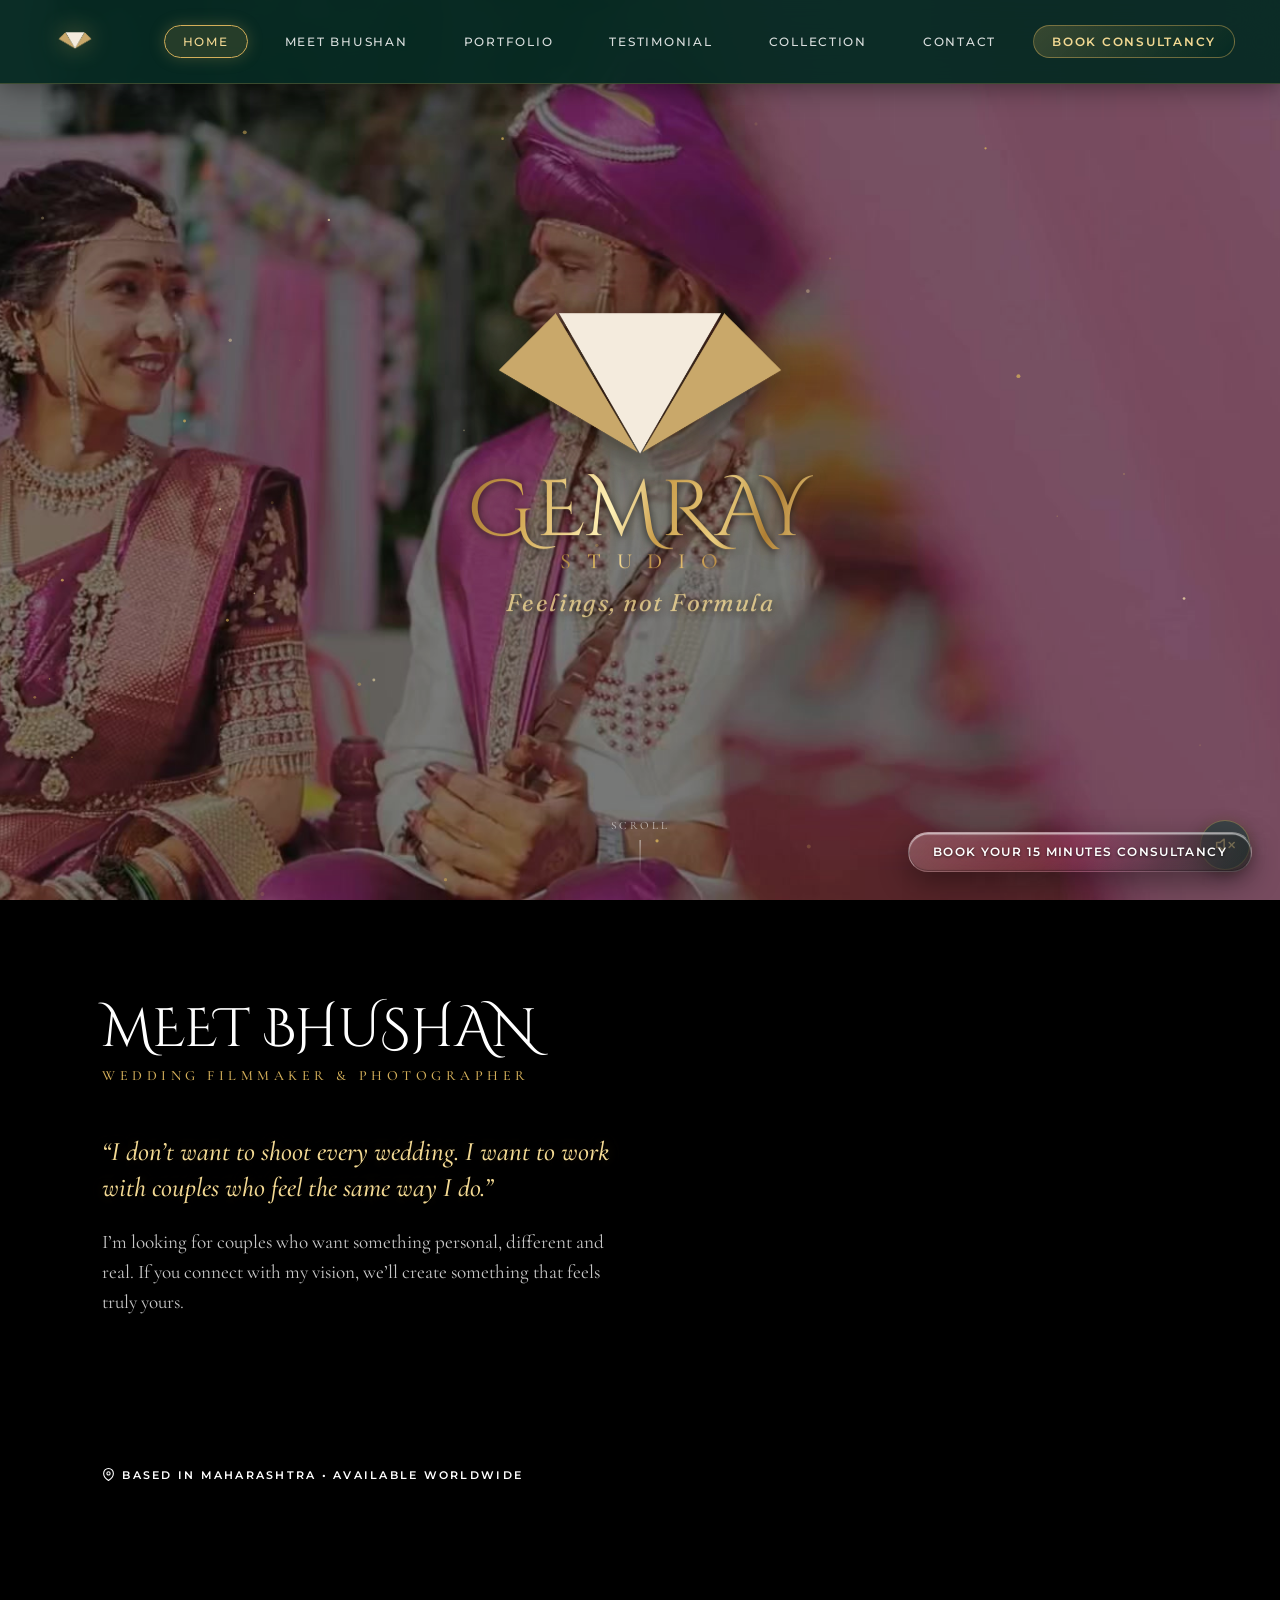
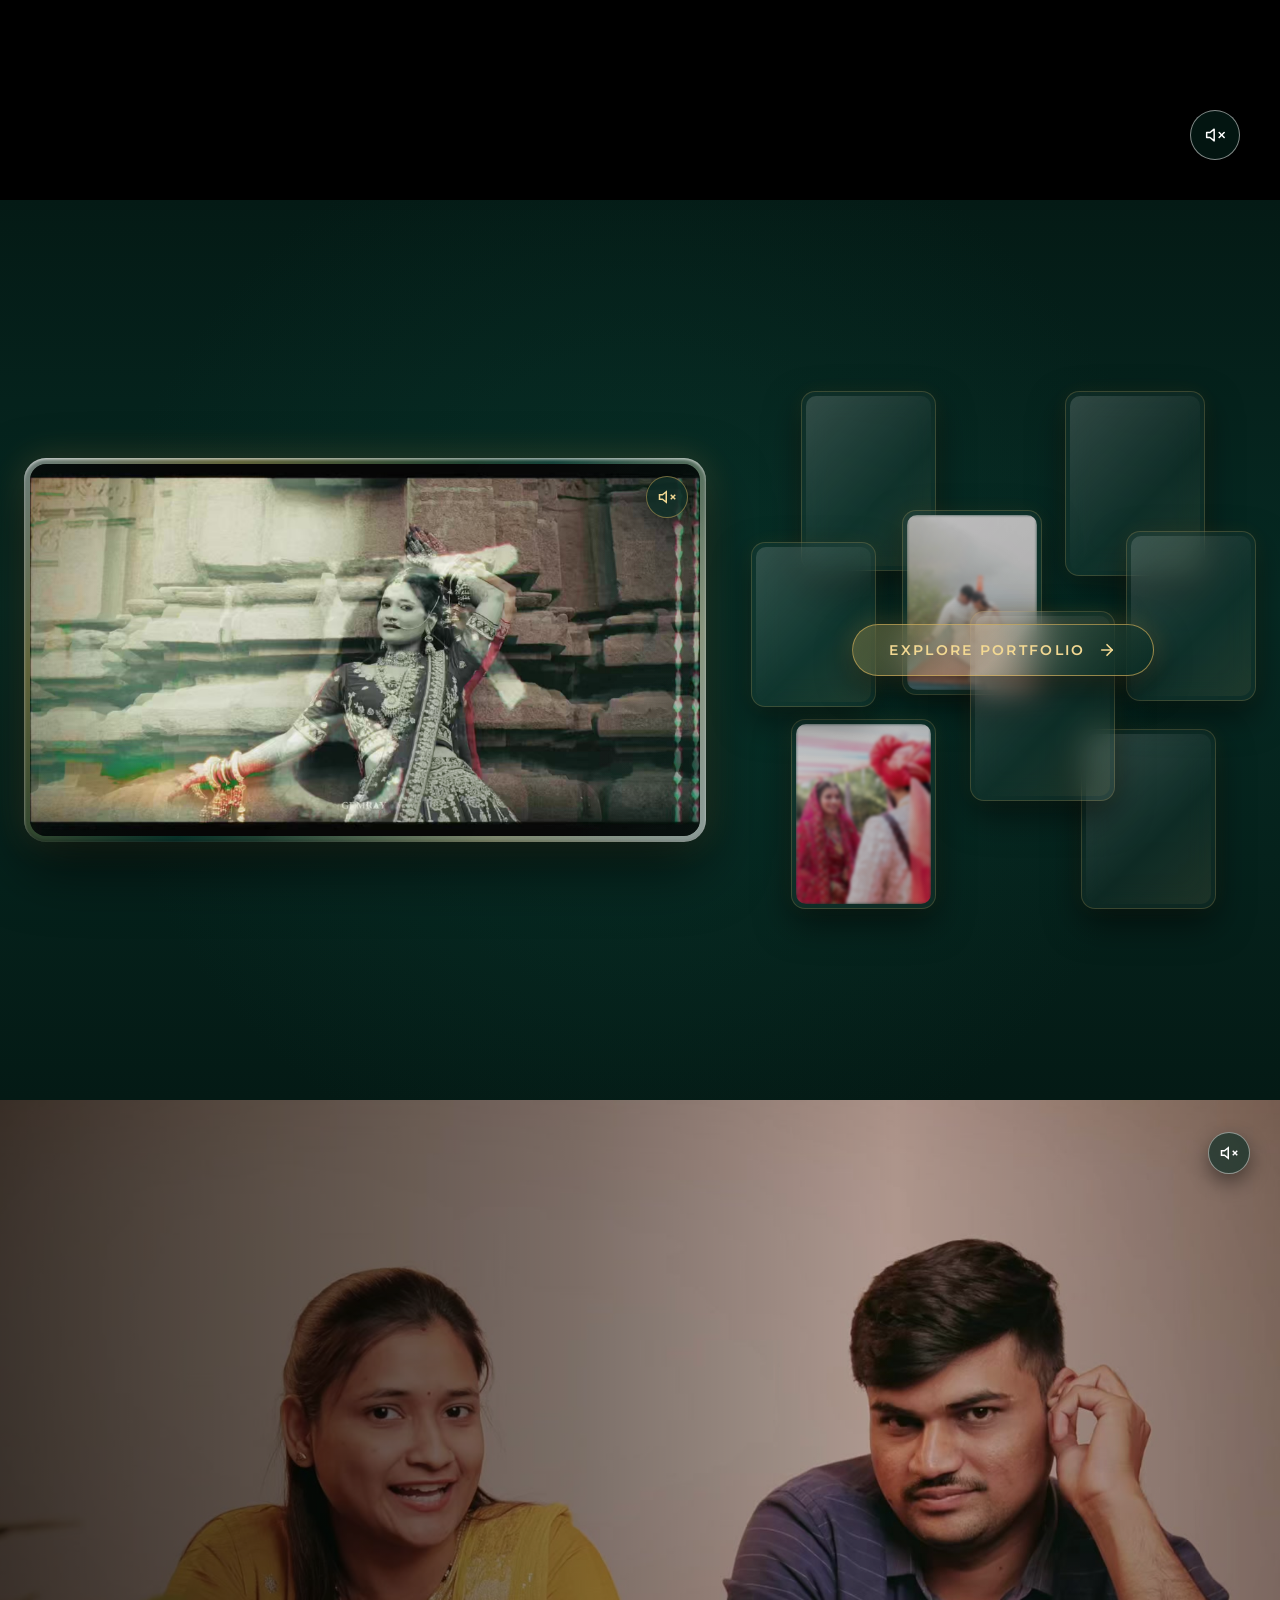
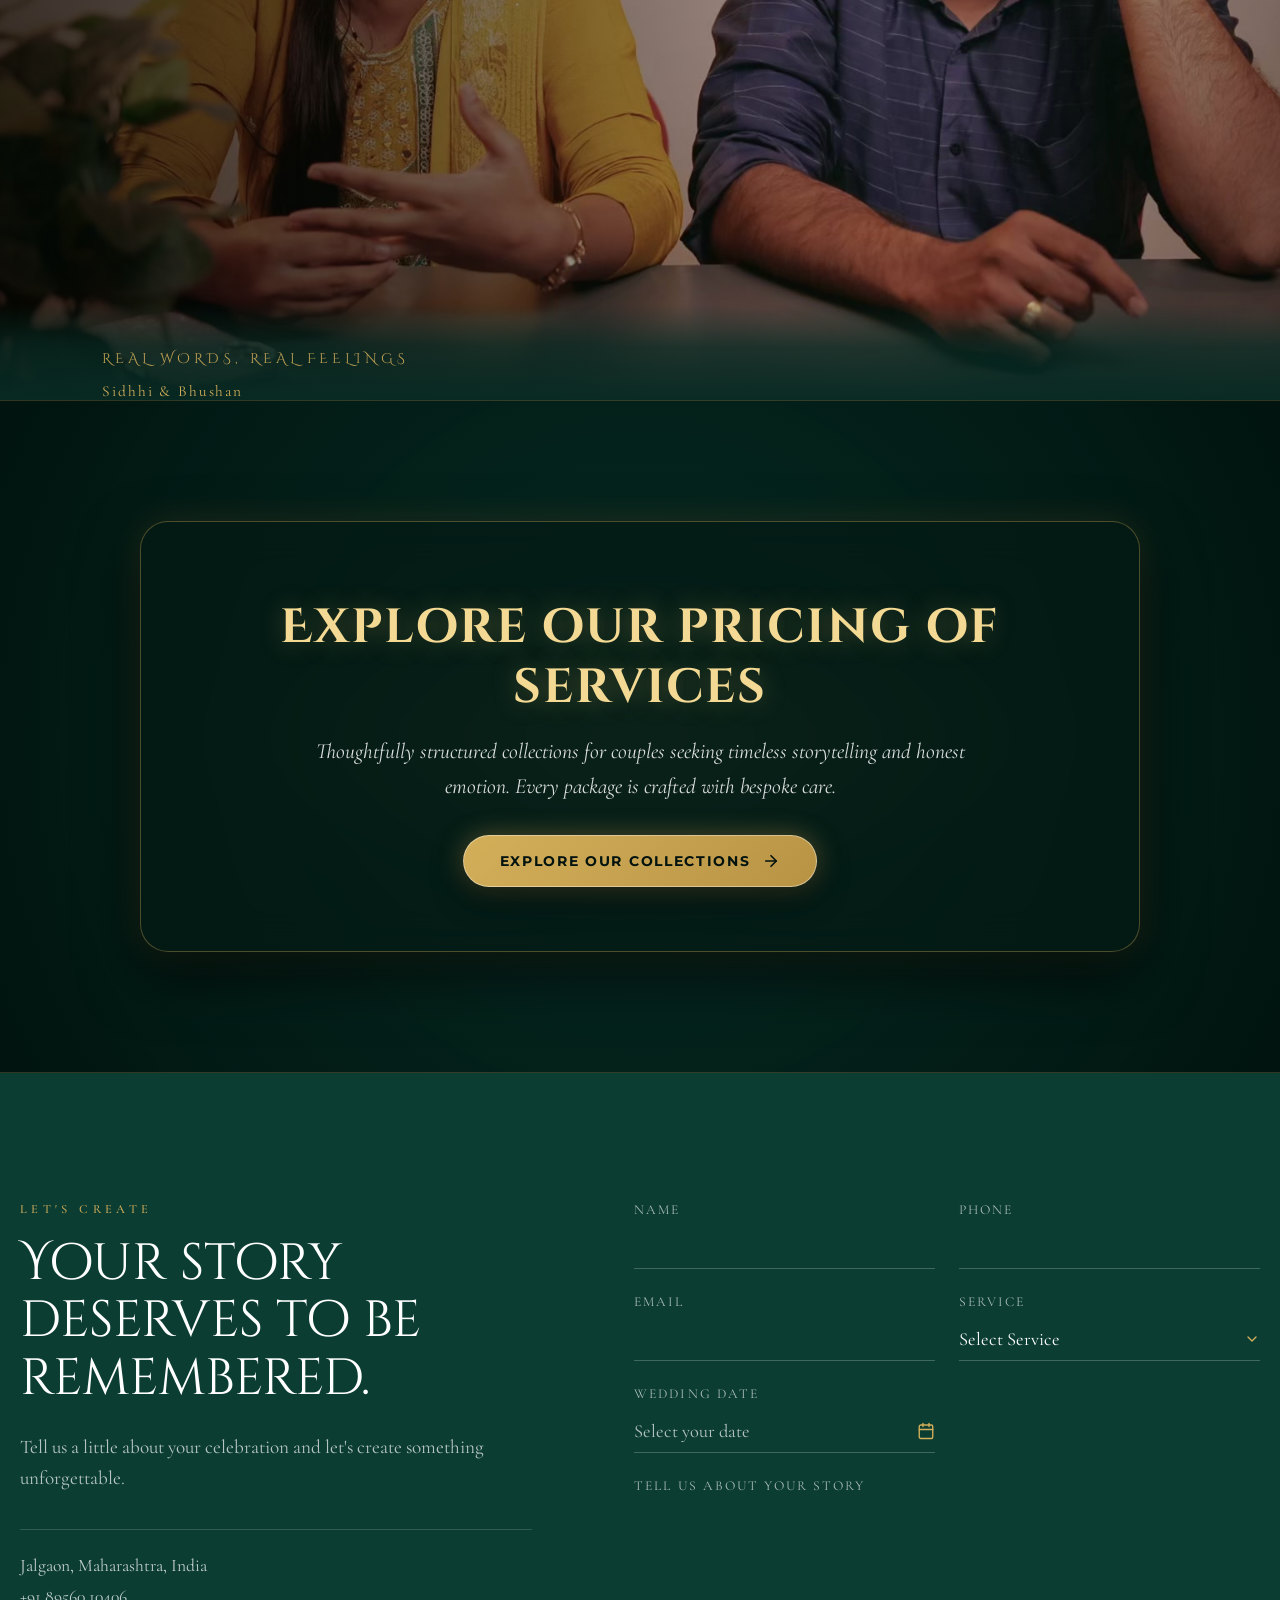
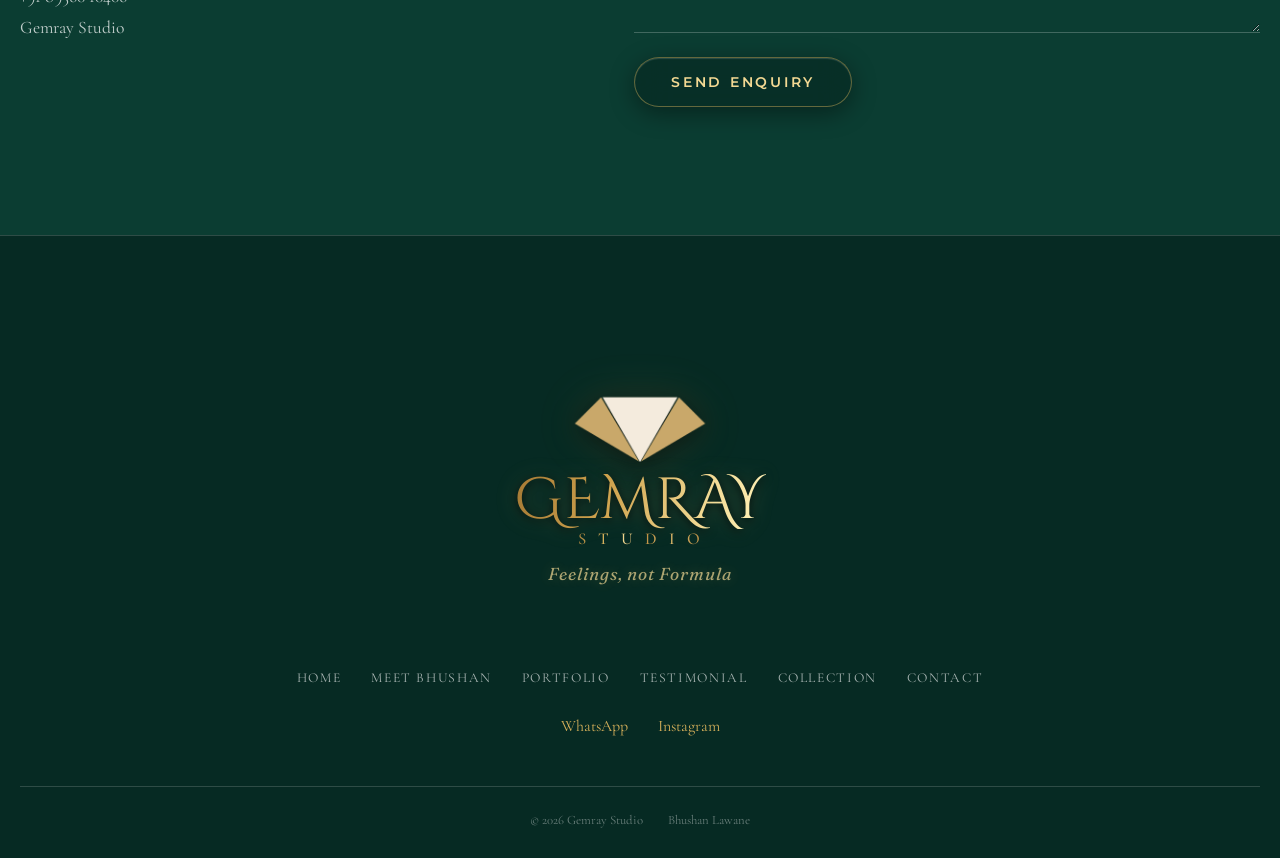
==== commit 761b9868: "Fix memory leaks and background timer accumulation causing progressive website lag" ====
--- a/index.html
+++ b/index.html
@@ -202,7 +202,7 @@
 
     <link
         rel="stylesheet"
-        href="style.css?v=3.2"
+        href="style.css?v=3.3"
     >
 
 </head>
@@ -1416,7 +1416,7 @@
          script.js
          ===================================================== -->
 
-    <script src="script.js?v=3.2"></script>
+    <script src="script.js?v=3.3"></script>
 
 
 </body>
--- a/style.css
+++ b/style.css
@@ -333,7 +333,7 @@
         1;
 
     pointer-events:
-        none;
+        auto;
 
     user-select:
         none;
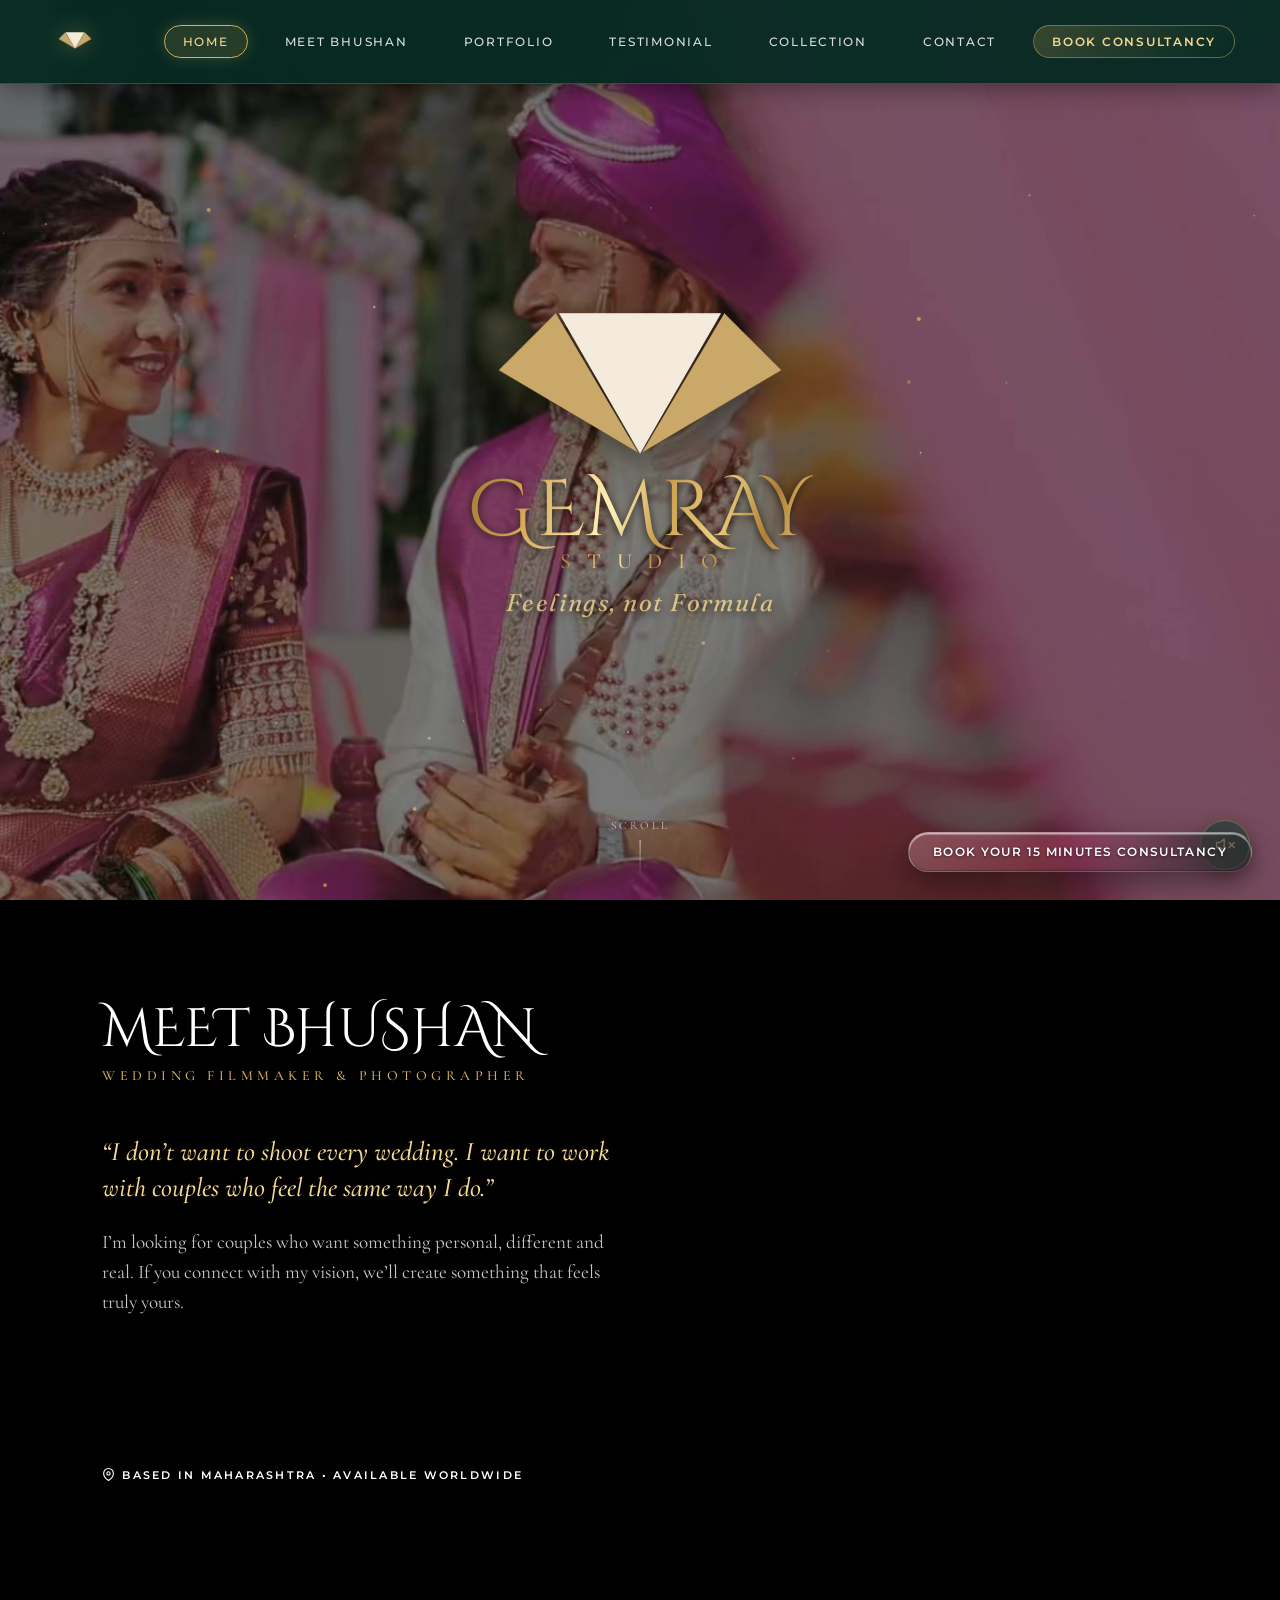
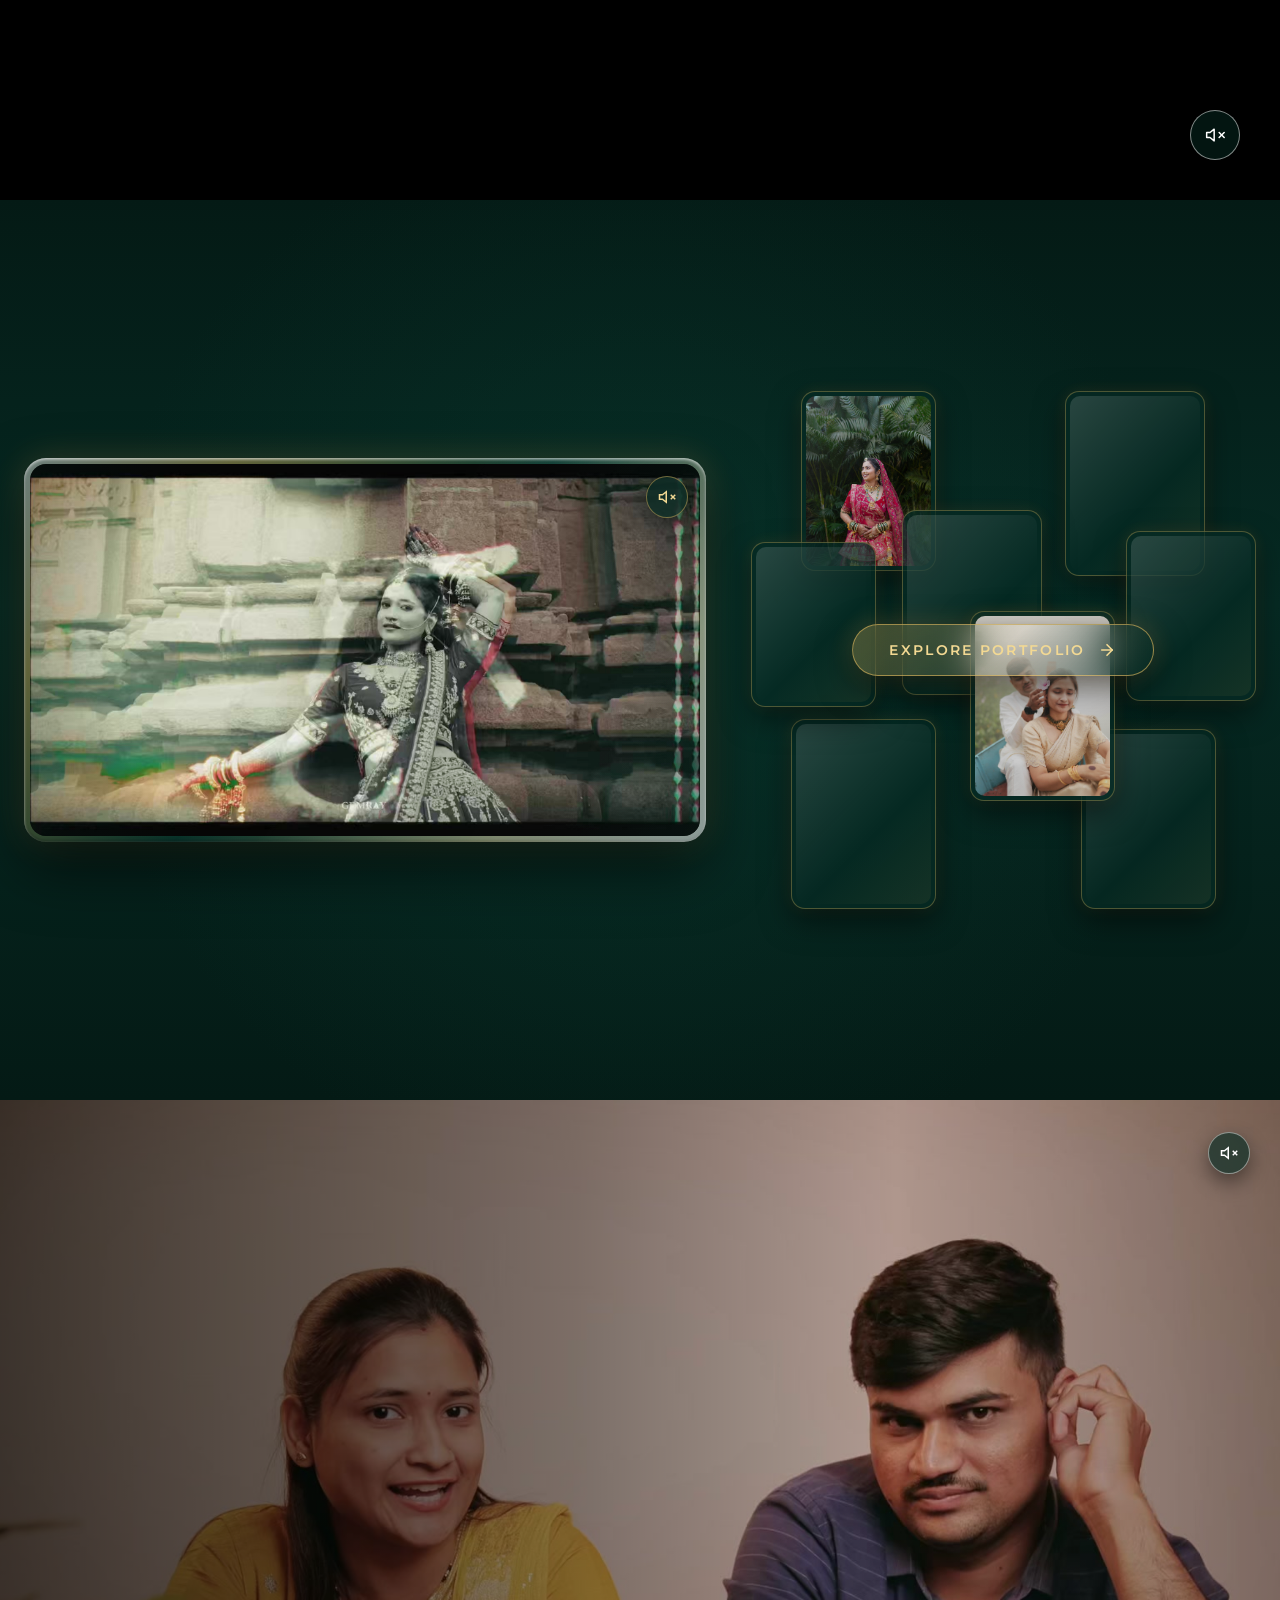
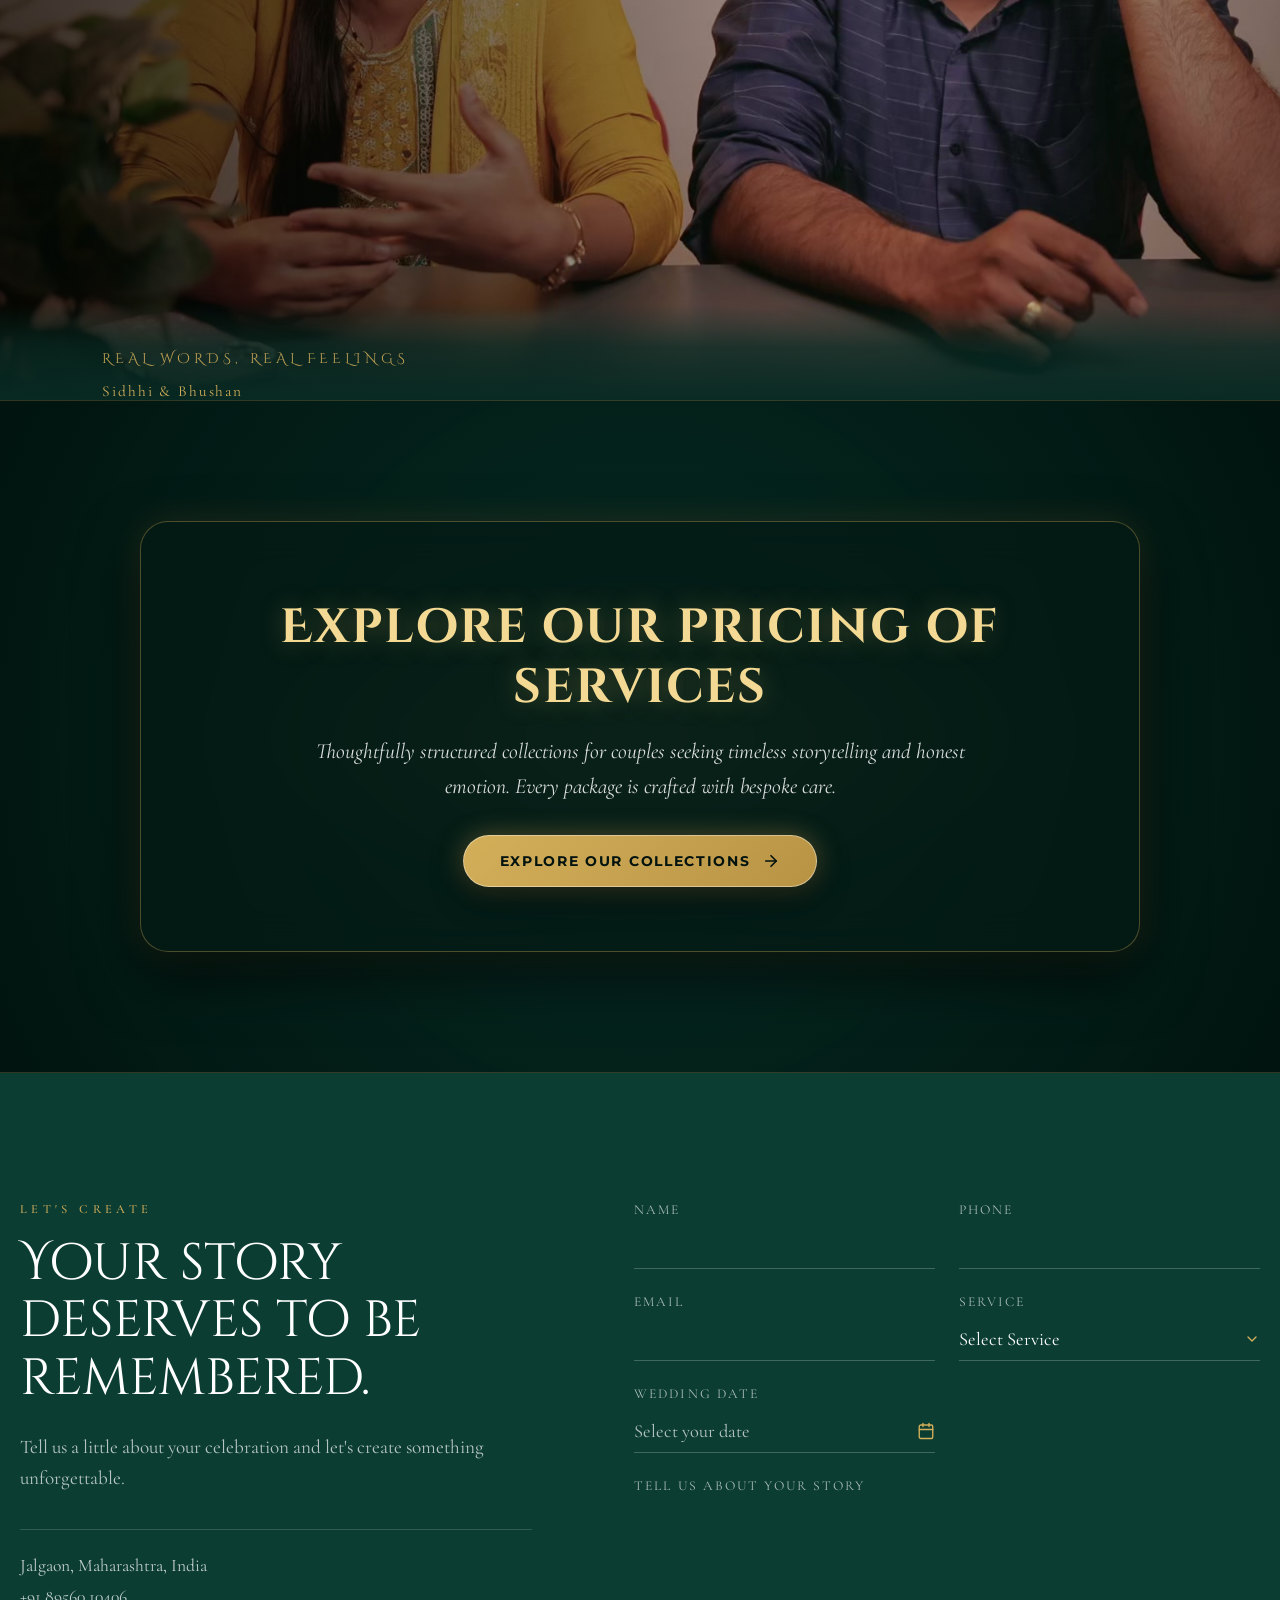
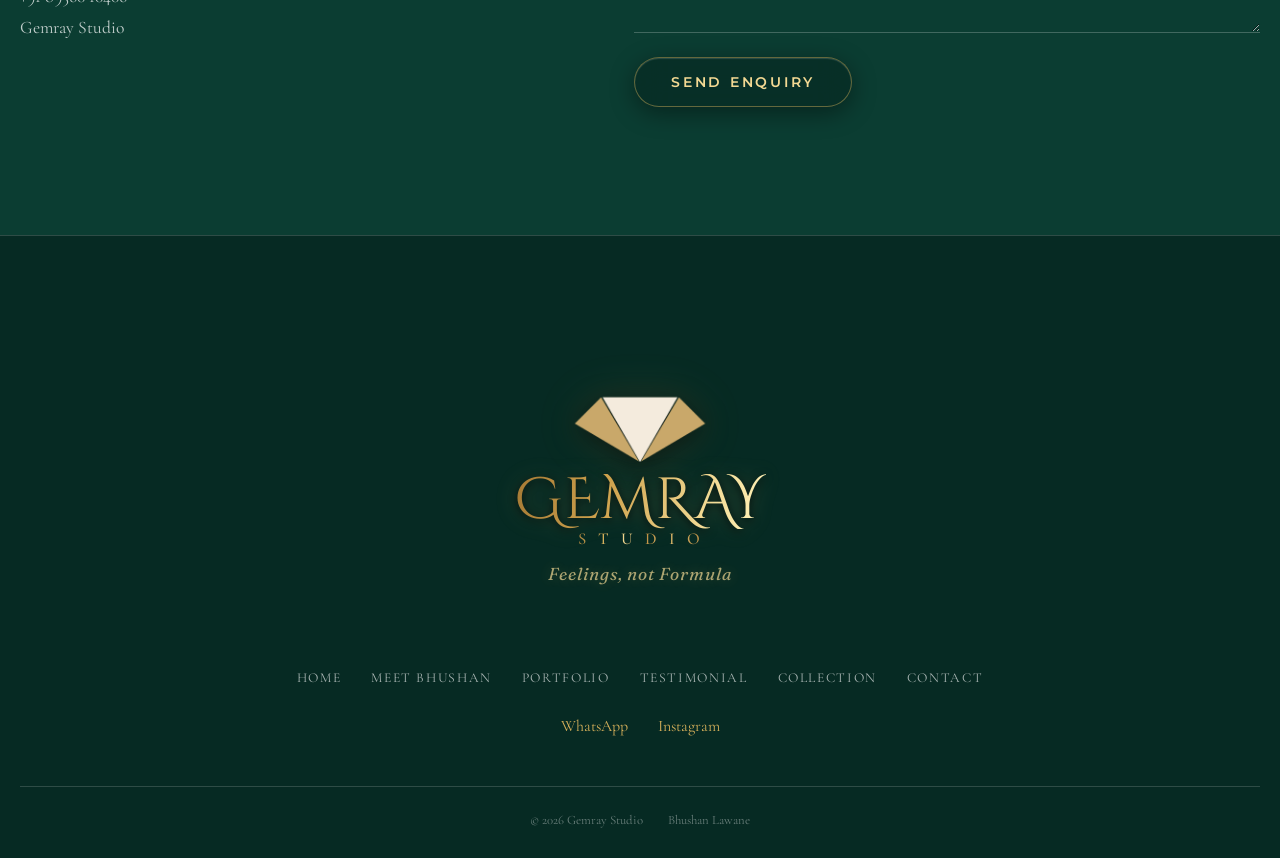
==== commit 551e2100: "Eliminate scroll stutter, GPU layer thrashing, and aggressive background preloading" ====
--- a/index.html
+++ b/index.html
@@ -202,7 +202,7 @@
 
     <link
         rel="stylesheet"
-        href="style.css?v=3.3"
+        href="style.css?v=3.4"
     >
 
 </head>
@@ -1416,7 +1416,7 @@
          script.js
          ===================================================== -->
 
-    <script src="script.js?v=3.3"></script>
+    <script src="script.js?v=3.4"></script>
 
 
 </body>
--- a/style.css
+++ b/style.css
@@ -67,9 +67,6 @@
 
     background:
         var(--green);
-
-    scroll-behavior:
-        smooth;
 
 }
 
@@ -2899,8 +2896,6 @@
         rgba(243, 217, 147, 0.38) 80%,
         rgba(255, 255, 255, 0.28) 100%
     );
-    backdrop-filter: blur(24px);
-    -webkit-backdrop-filter: blur(24px);
     box-shadow:
         0 25px 60px rgba(0, 0, 0, 0.6),
         0 0 35px rgba(212, 175, 90, 0.22),
@@ -3030,15 +3025,12 @@
     position: absolute;
     border-radius: 14px;
     padding: 4px;
-    background: rgba(255, 255, 255, 0.04);
-    border: 1px solid rgba(212, 175, 90, 0.22);
-    backdrop-filter: blur(14px);
-    -webkit-backdrop-filter: blur(14px);
+    background: rgba(6, 42, 35, 0.75);
+    border: 1px solid rgba(212, 175, 90, 0.35);
     box-shadow:
-        0 15px 35px rgba(0, 0, 0, 0.5),
-        0 0 20px rgba(212, 175, 90, 0.08);
-    transition: transform 0.8s cubic-bezier(0.2, 1, 0.3, 1), opacity 0.8s ease;
-    will-change: transform, opacity;
+        0 12px 30px rgba(0, 0, 0, 0.5),
+        0 0 15px rgba(212, 175, 90, 0.12);
+    transition: transform 0.6s ease, opacity 0.6s ease;
 }
 
 .portfolio-glass-card .glass-img-frame {
@@ -3053,8 +3045,8 @@
     width: 100%;
     height: 100%;
     object-fit: cover;
-    filter: blur(1.5px) brightness(0.75) saturate(0.9);
-    transition: filter 0.6s ease, transform 0.8s ease, opacity 0.7s ease;
+    filter: brightness(0.85) saturate(0.95);
+    transition: transform 0.6s ease, opacity 0.6s ease;
 }
 
 .portfolio-glass-card .glass-photo-sheen {
@@ -6579,6 +6571,7 @@
         position: absolute;
         border-radius: 9px;
         padding: 2.5px;
+        animation: none !important;
     }
 
     /* ALL 8 PHOTOS VISIBLE IN MOBILE CLUSTER FLOATING BEHIND EXPLORE BUTTON */
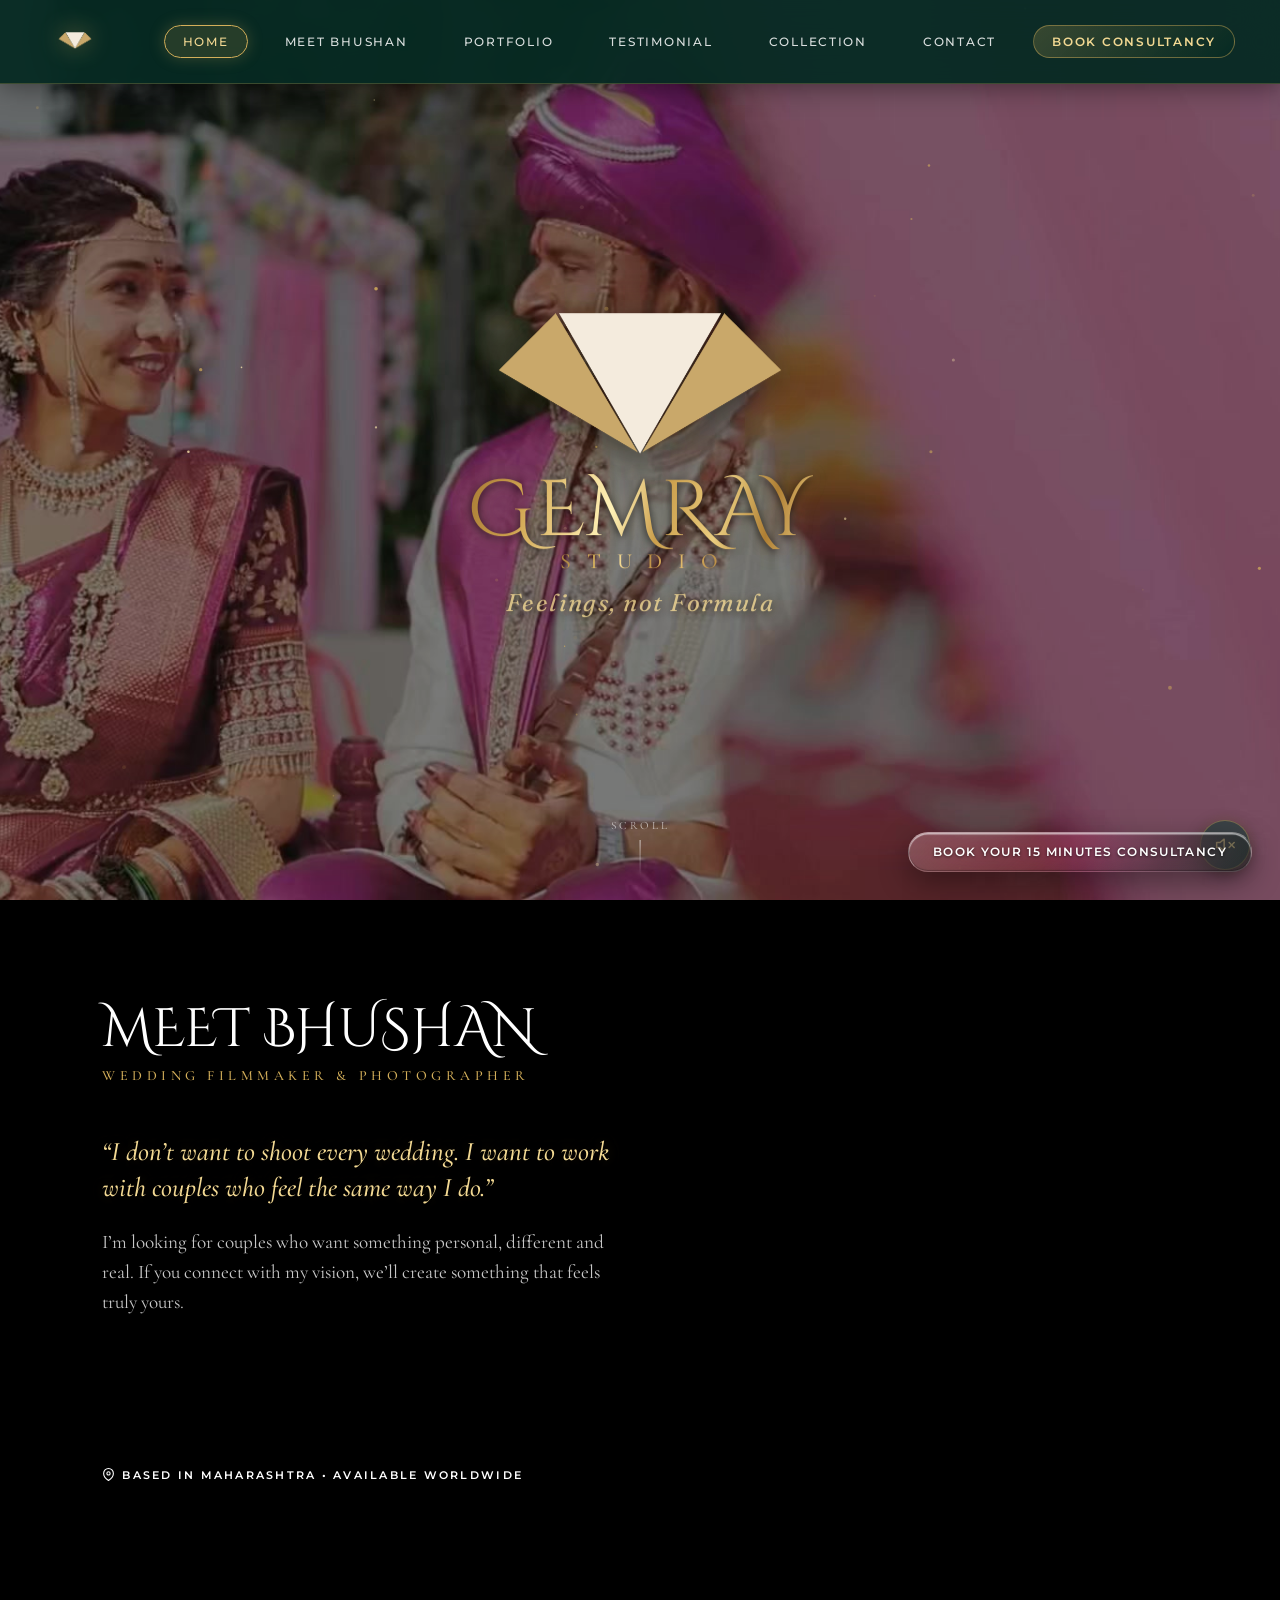
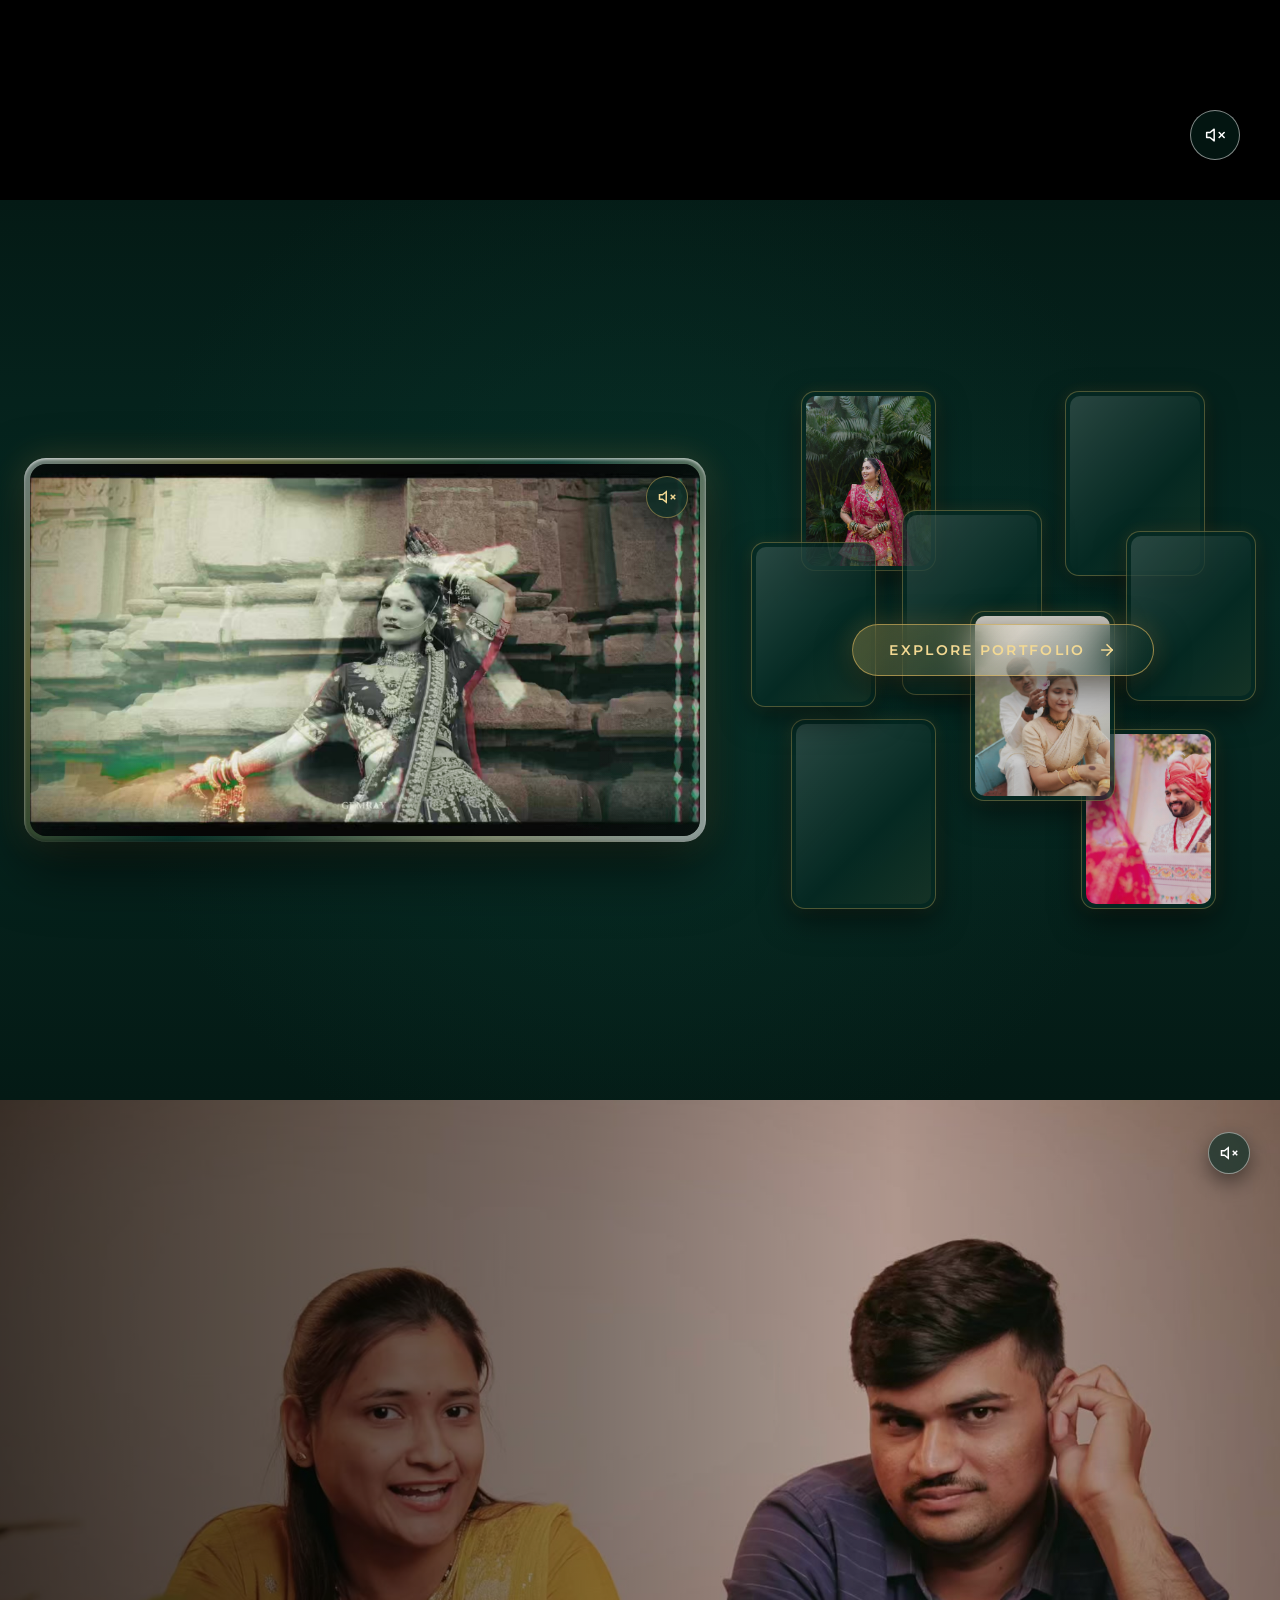
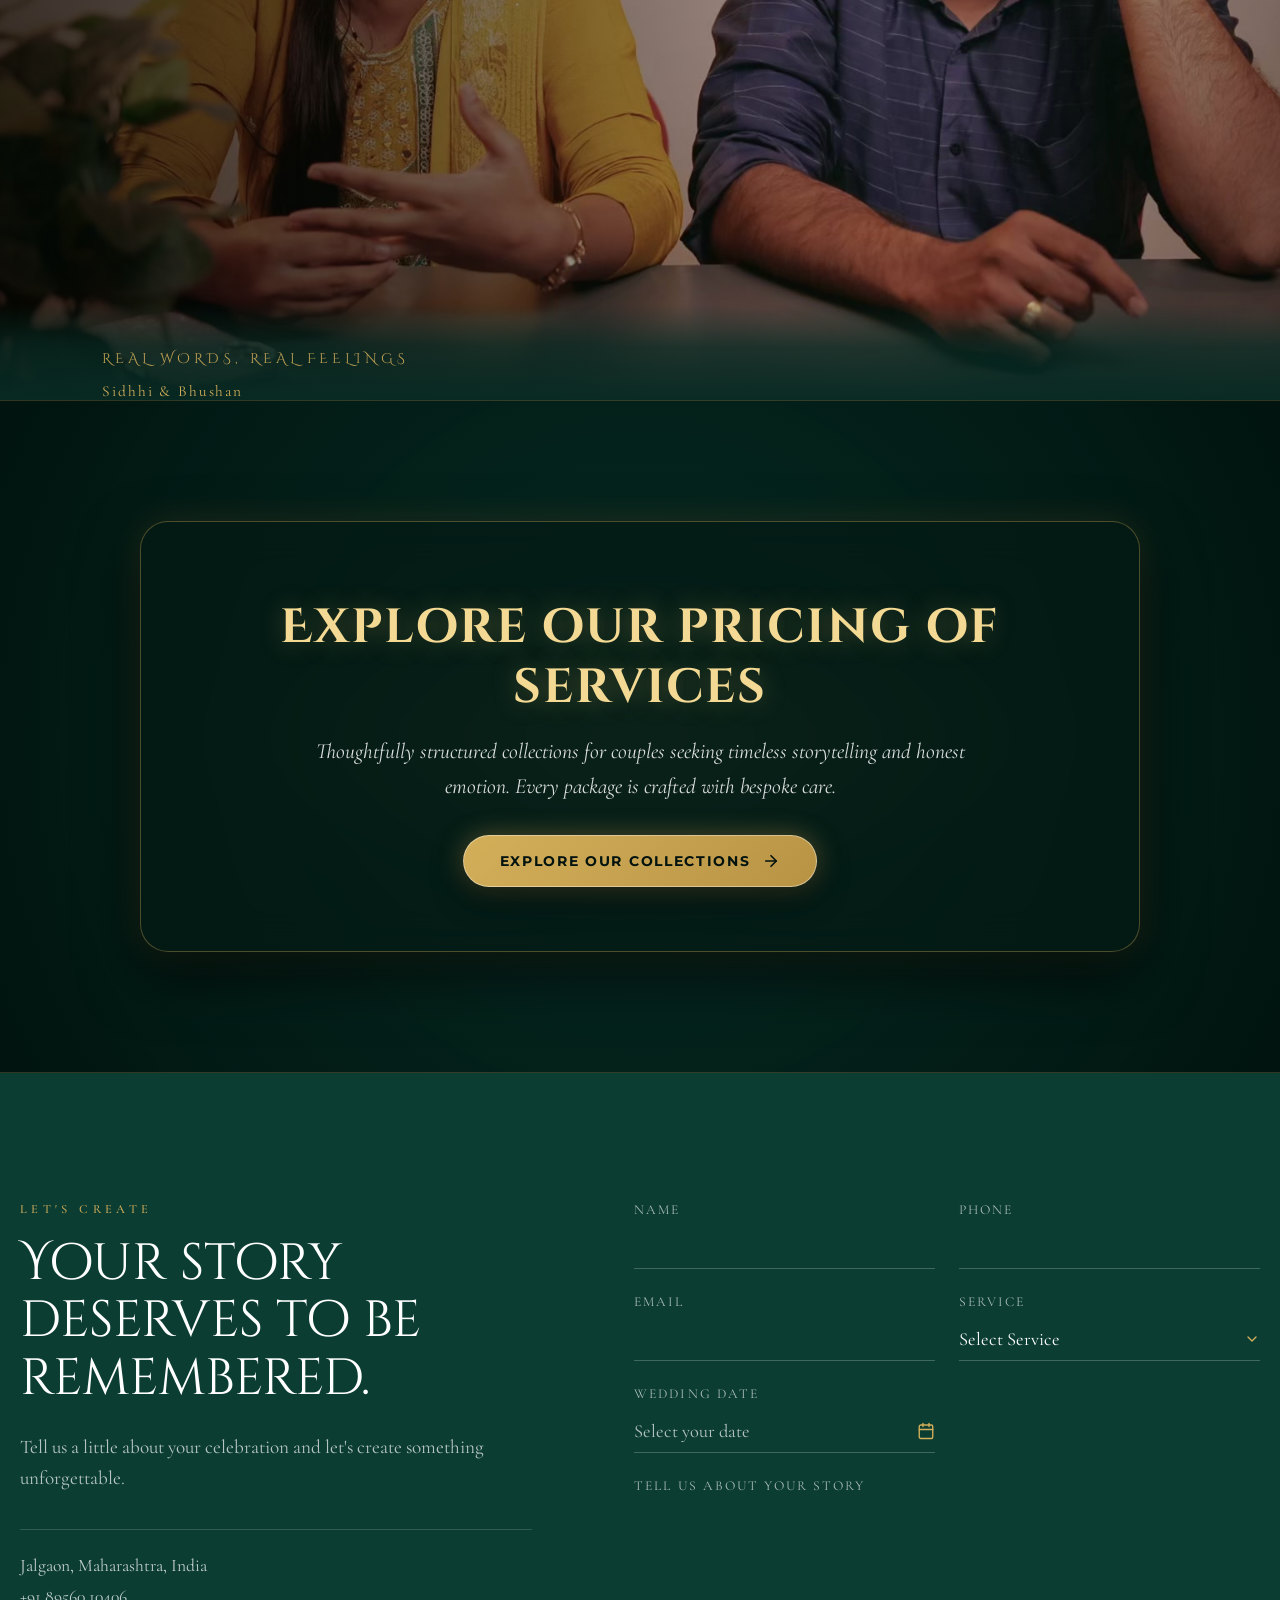
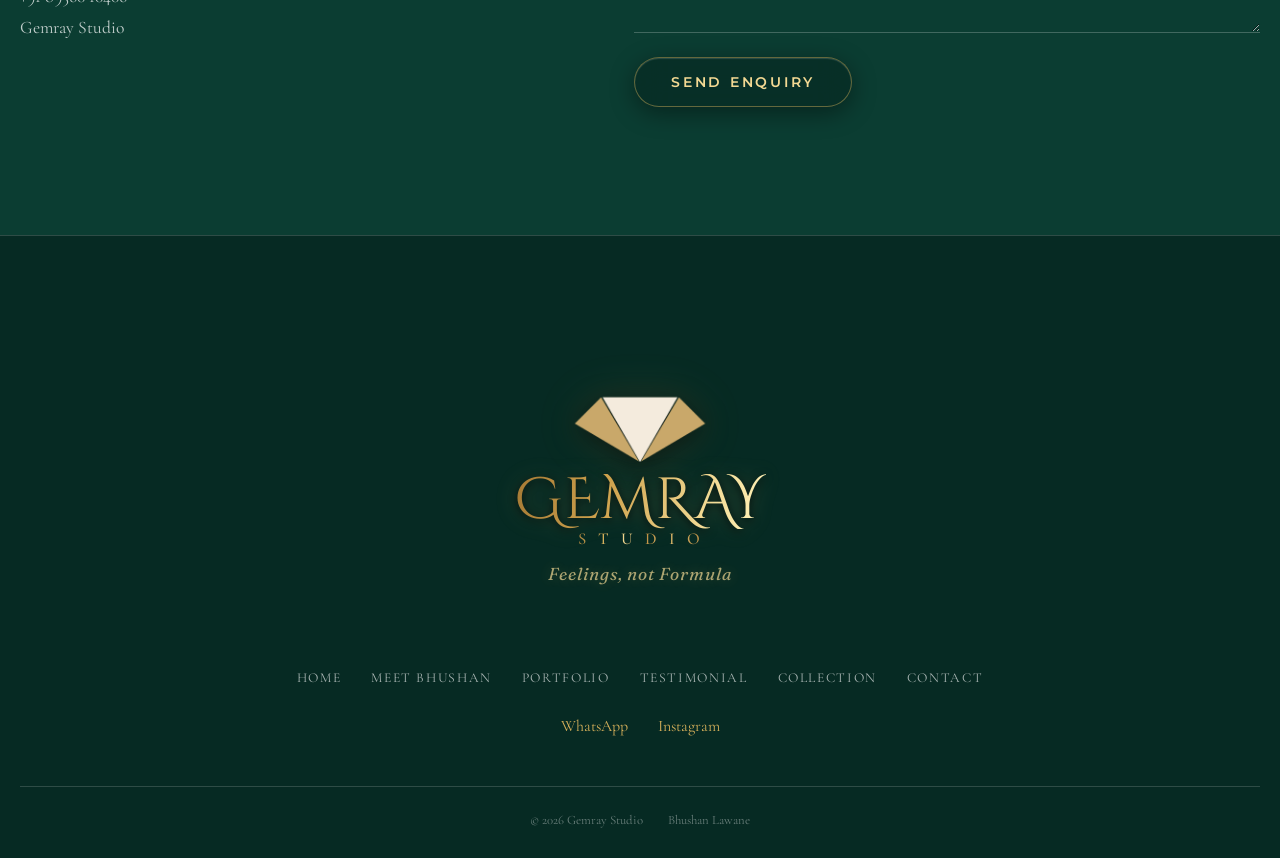
==== commit 512bcca4: "Fix video autoplay and restore reliable scroll-triggered section video playback" ====
--- a/index.html
+++ b/index.html
@@ -202,7 +202,7 @@
 
     <link
         rel="stylesheet"
-        href="style.css?v=3.4"
+        href="style.css?v=3.5"
     >
 
 </head>
@@ -252,6 +252,7 @@
             <video
                 id="bgVideo"
                 class="hero-video"
+                src="media/New Website Content/Hero videos/Horizontal Hero video 02.mp4"
                 autoplay
                 muted
                 loop
@@ -1416,7 +1417,7 @@
          script.js
          ===================================================== -->
 
-    <script src="script.js?v=3.4"></script>
+    <script src="script.js?v=3.5"></script>
 
 
 </body>
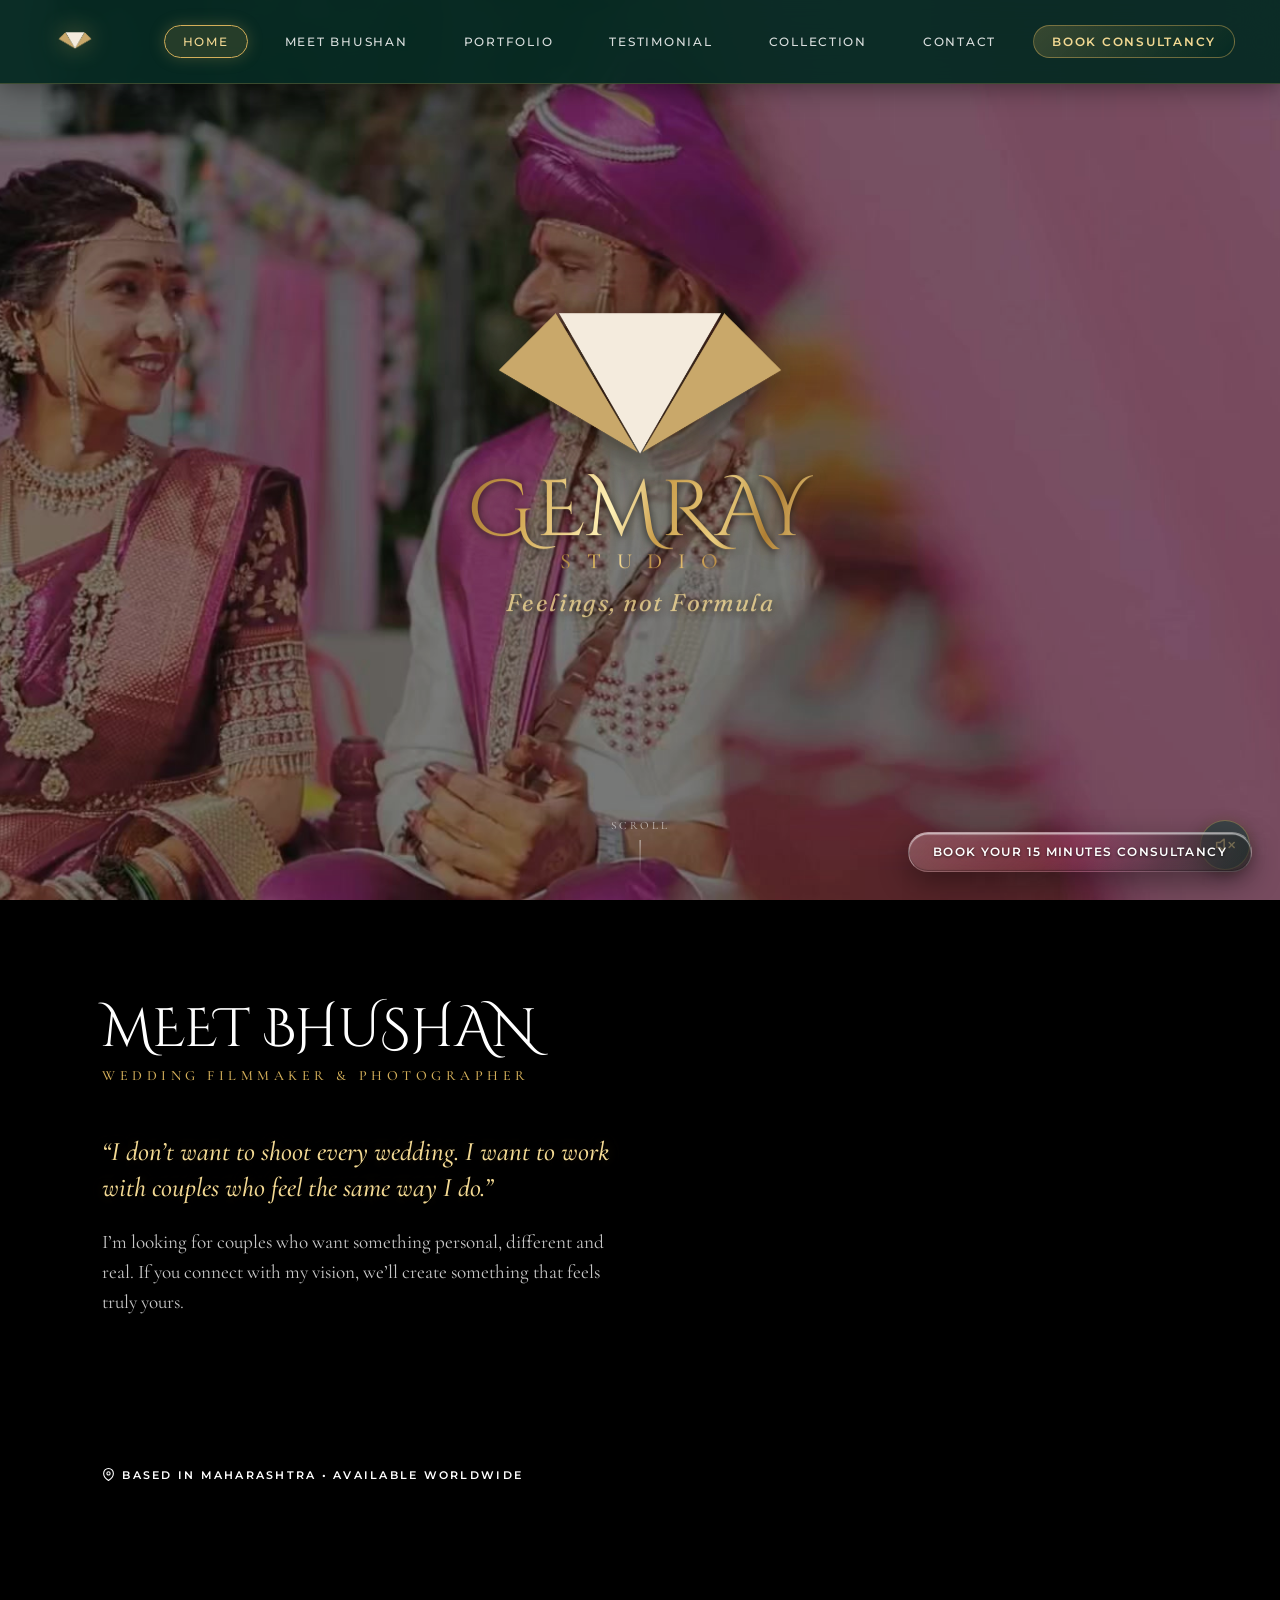
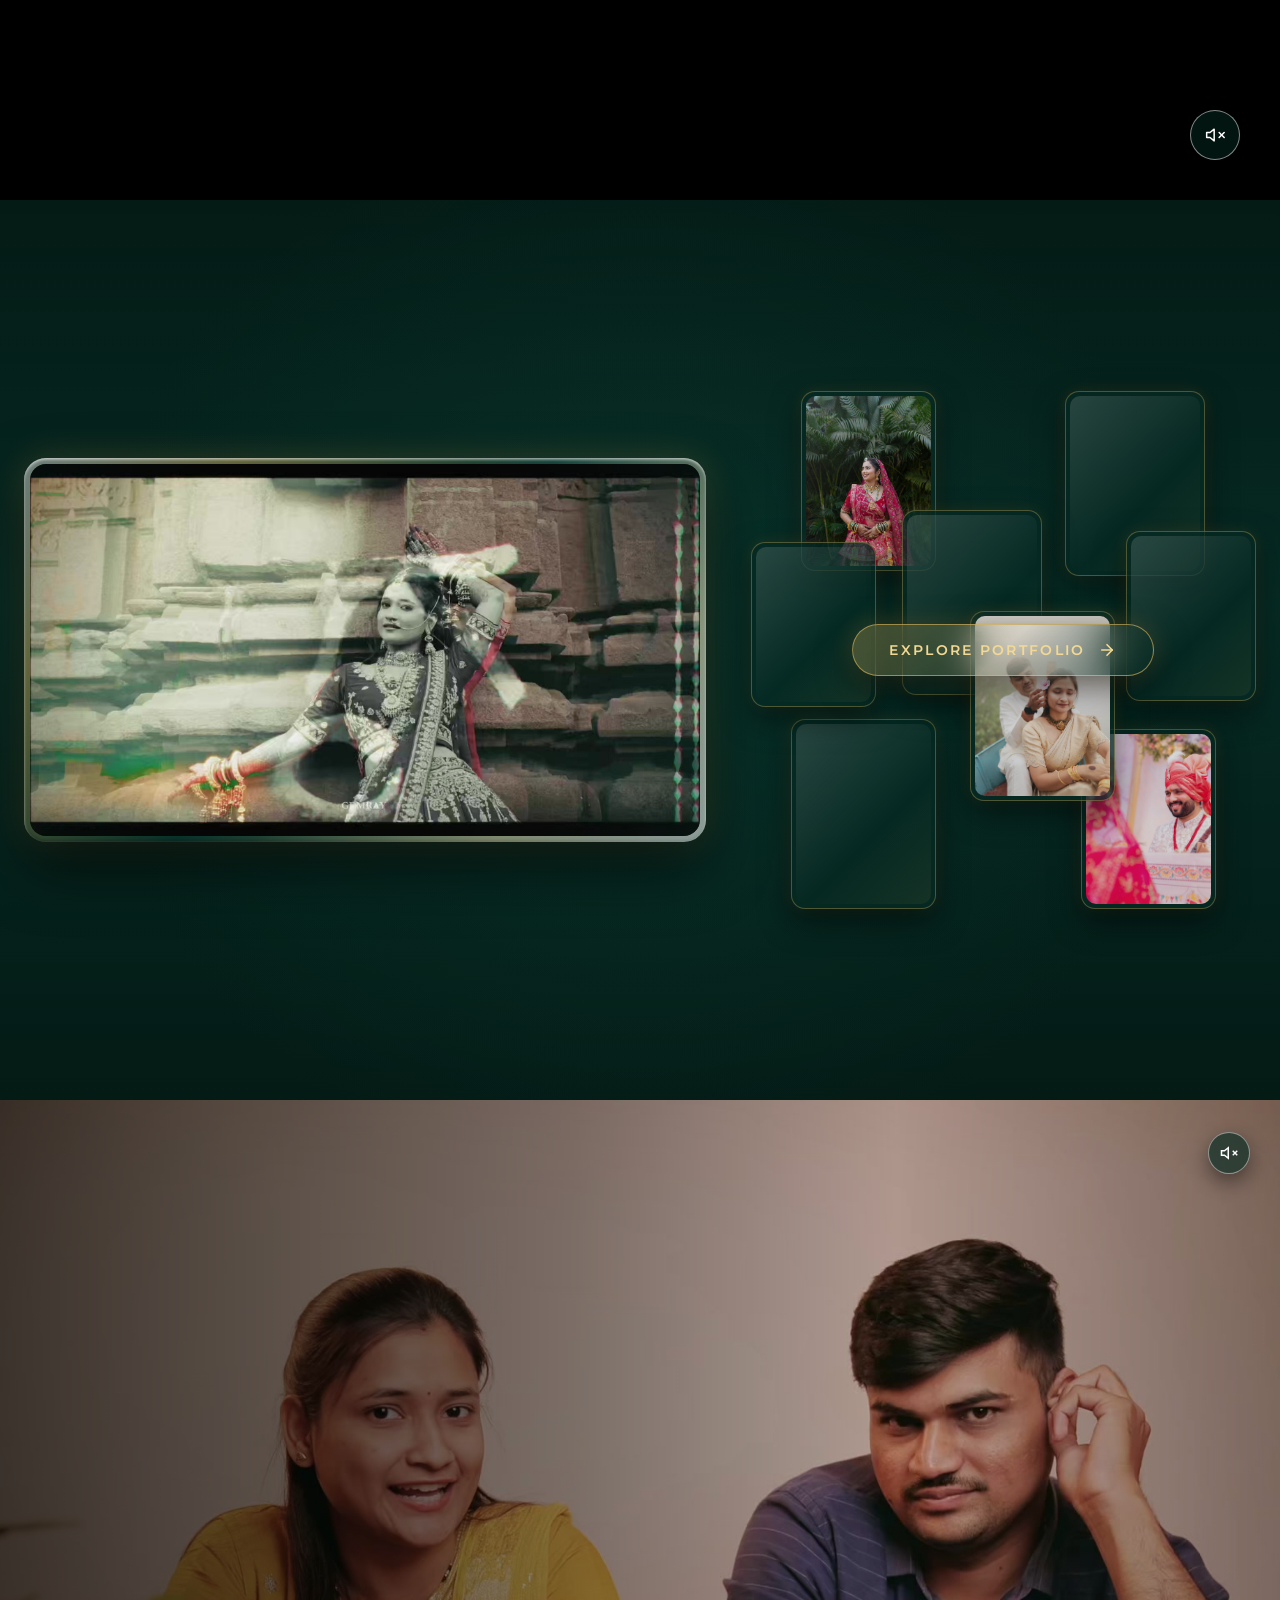
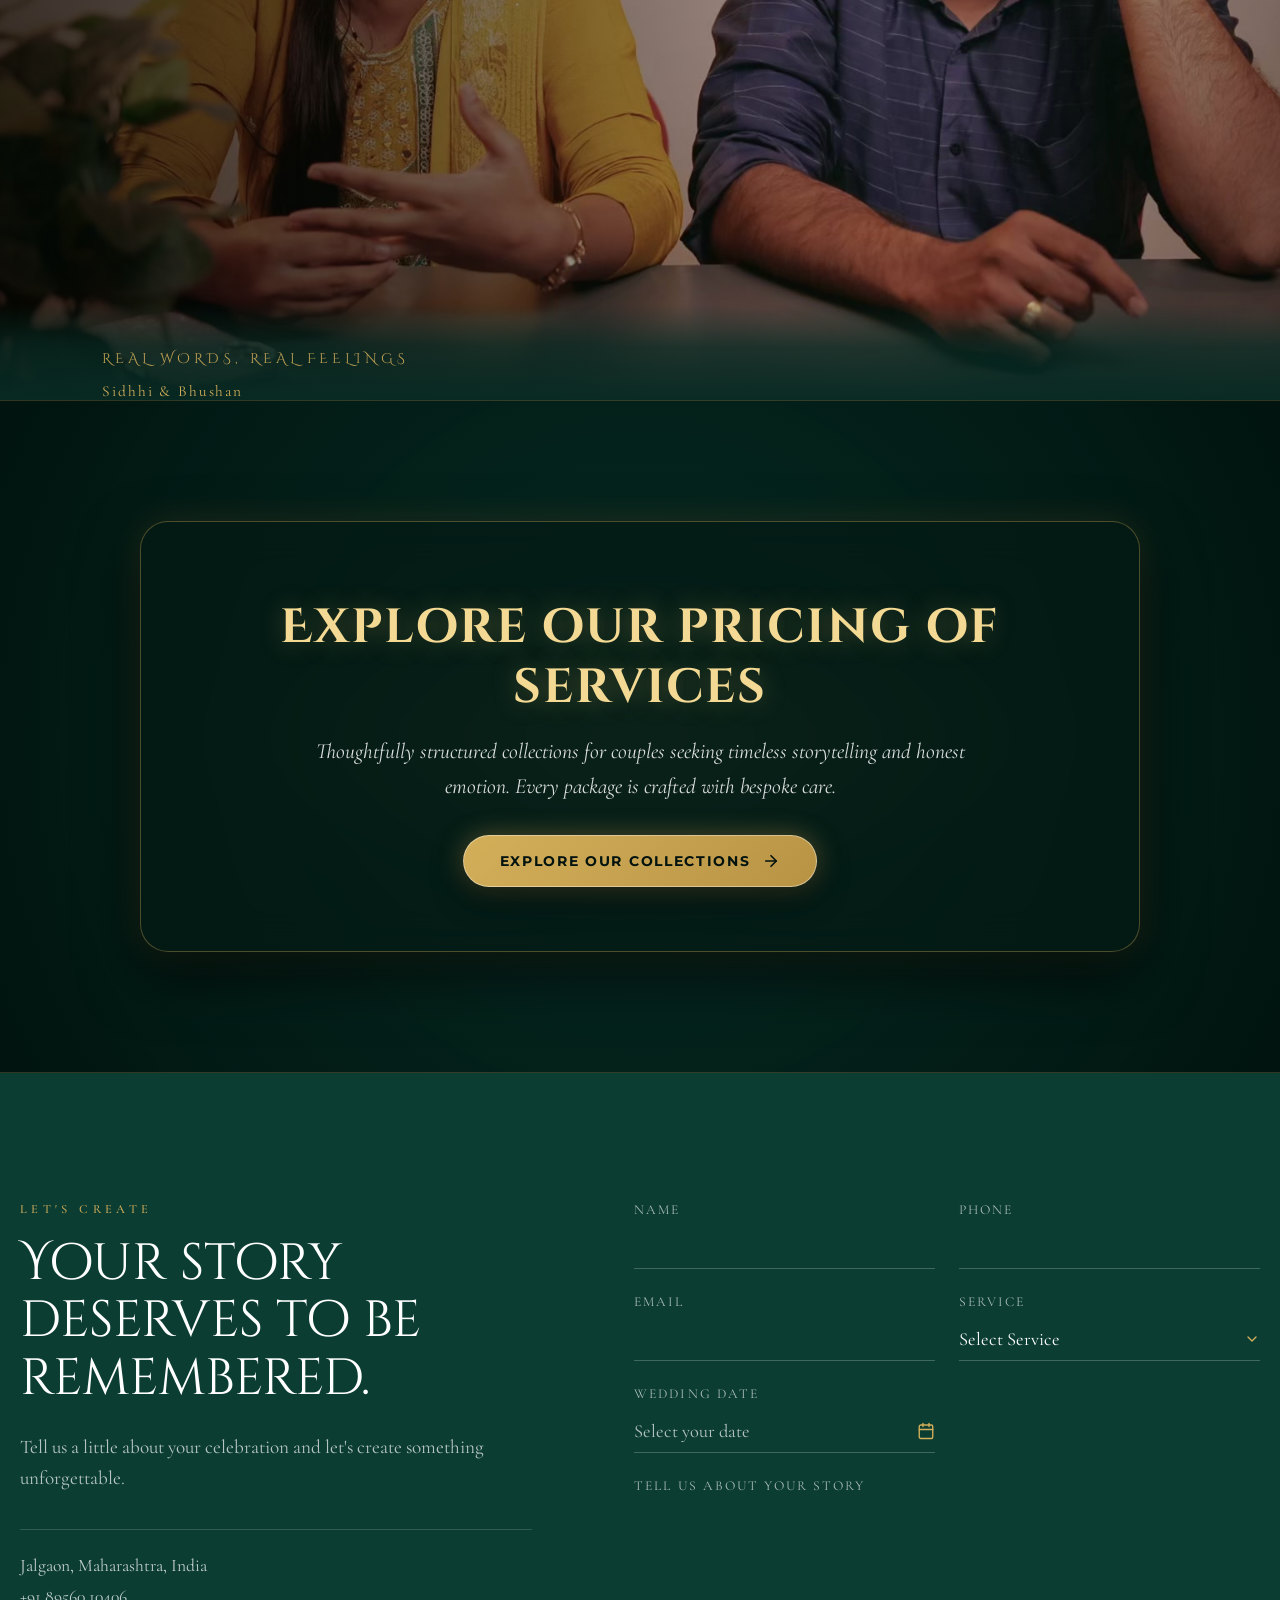
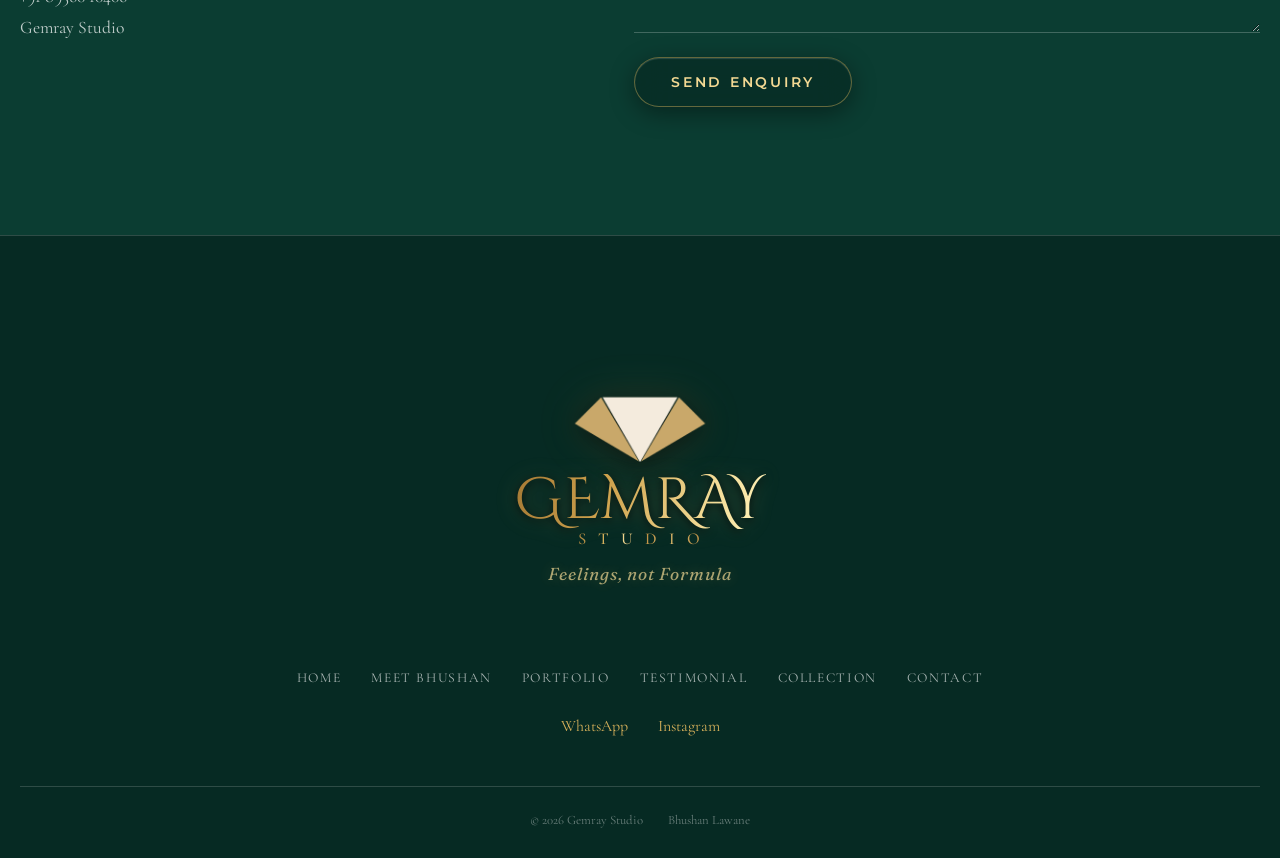
==== commit 36675745: "Fix homepage video playback and audio Request audible playback by default with browser-policy fallba" ====
--- a/index.html
+++ b/index.html
@@ -254,12 +254,11 @@
                 class="hero-video"
                 src="media/New Website Content/Hero videos/Horizontal Hero video 02.mp4"
                 autoplay
-                muted
                 loop
                 playsinline
                 webkit-playsinline
                 x5-playsinline
-                preload="auto"
+                preload="metadata"
                 poster="photos/hero-desktop-thumb.jpg"
             ></video>
 
@@ -463,12 +462,11 @@
                     id="photographerVideoDesktop"
                     class="photographer-video horizontal-video"
                     src="vid/Website Intro Horizontal C.mp4"
-                    muted
                     loop
                     playsinline
                     webkit-playsinline
                     x5-playsinline
-                    preload="none"
+                    preload="metadata"
                 ></video>
 
 
@@ -567,12 +565,11 @@
                     id="photographerVideoMobile"
                     class="photographer-video vertical-video"
                     src="vid/Website Intro Vertical C.mp4"
-                    muted
                     loop
                     playsinline
                     webkit-playsinline
                     x5-playsinline
-                    preload="none"
+                    preload="metadata"
                 ></video>
 
 
@@ -673,11 +670,10 @@
                             id="portfolioShowcaseVideo"
                             src="media/New Website Content/Main page porfolio section video/No naim or any words on website.mp4"
                             poster="photos/portfolio-showcase-thumb.jpg"
-                            muted
                             loop
                             playsinline
                             webkit-playsinline
-                            preload="none"
+                            preload="metadata"
                         ></video>
                         <div class="portfolio-video-overlay-glow"></div>
                         <div class="portfolio-video-liquid-sheen"></div>
@@ -814,11 +810,10 @@
                 class="stories-bg-video"
                 src="media/New Website Content/Testimonial/Bhushan patil T.mp4"
                 poster="photos/testimonial-bhushan-patil-thumb.jpg"
-                muted
                 playsinline
                 webkit-playsinline
                 loop
-                preload="none"
+                preload="metadata"
             ></video>
 
             <!-- DARK GRADIENT OVERLAY -->
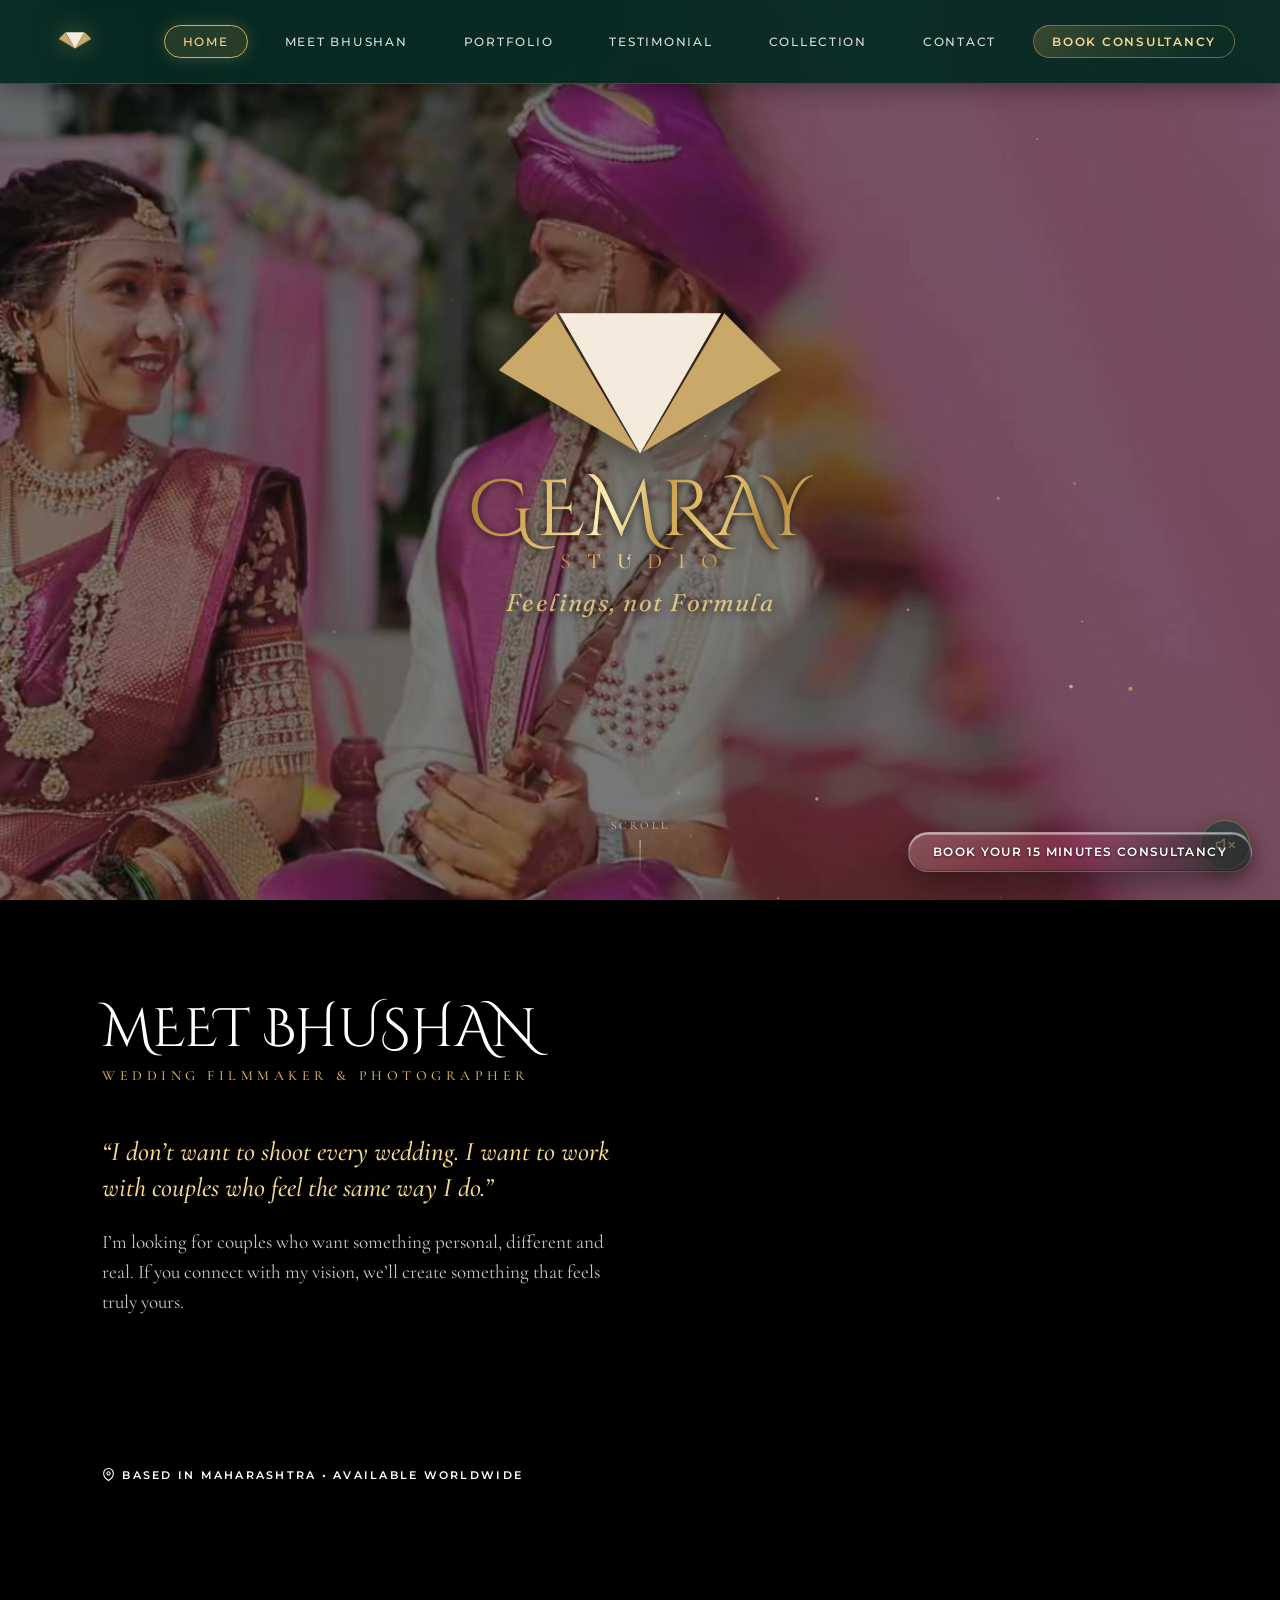
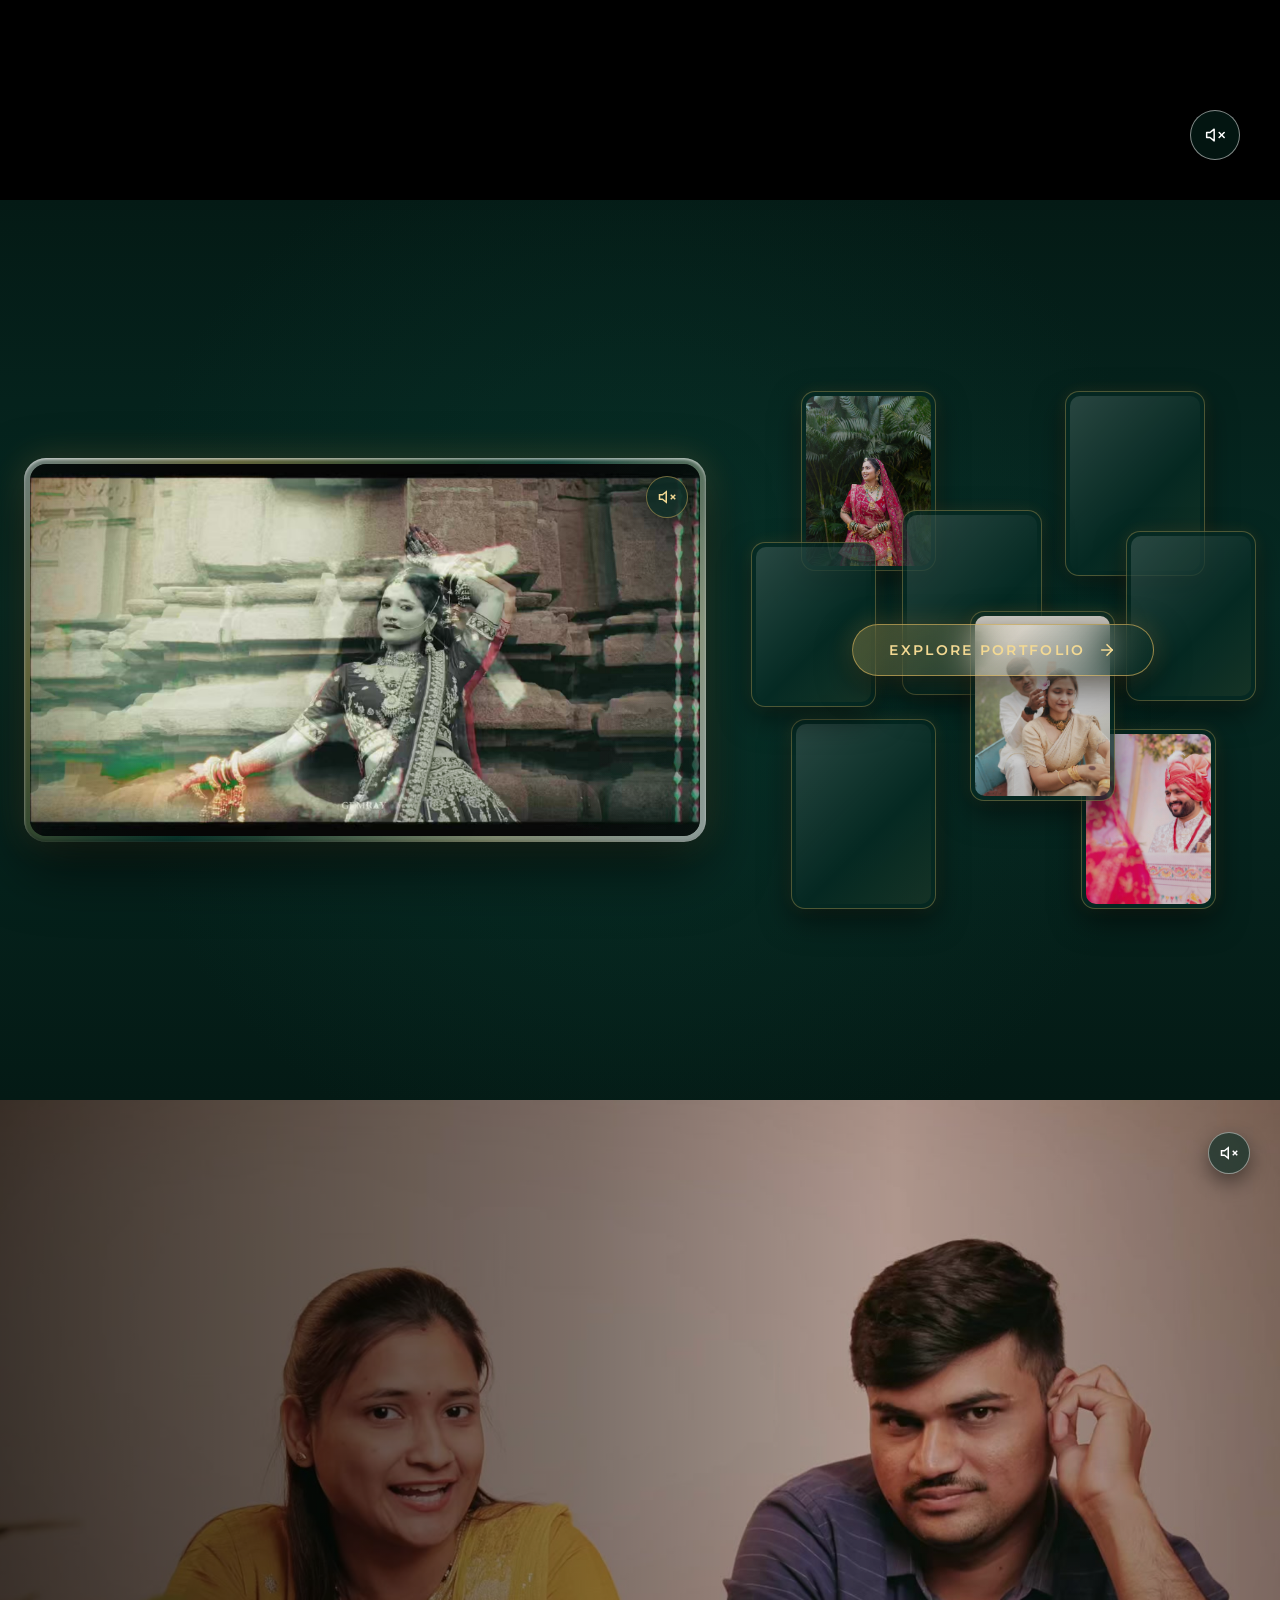
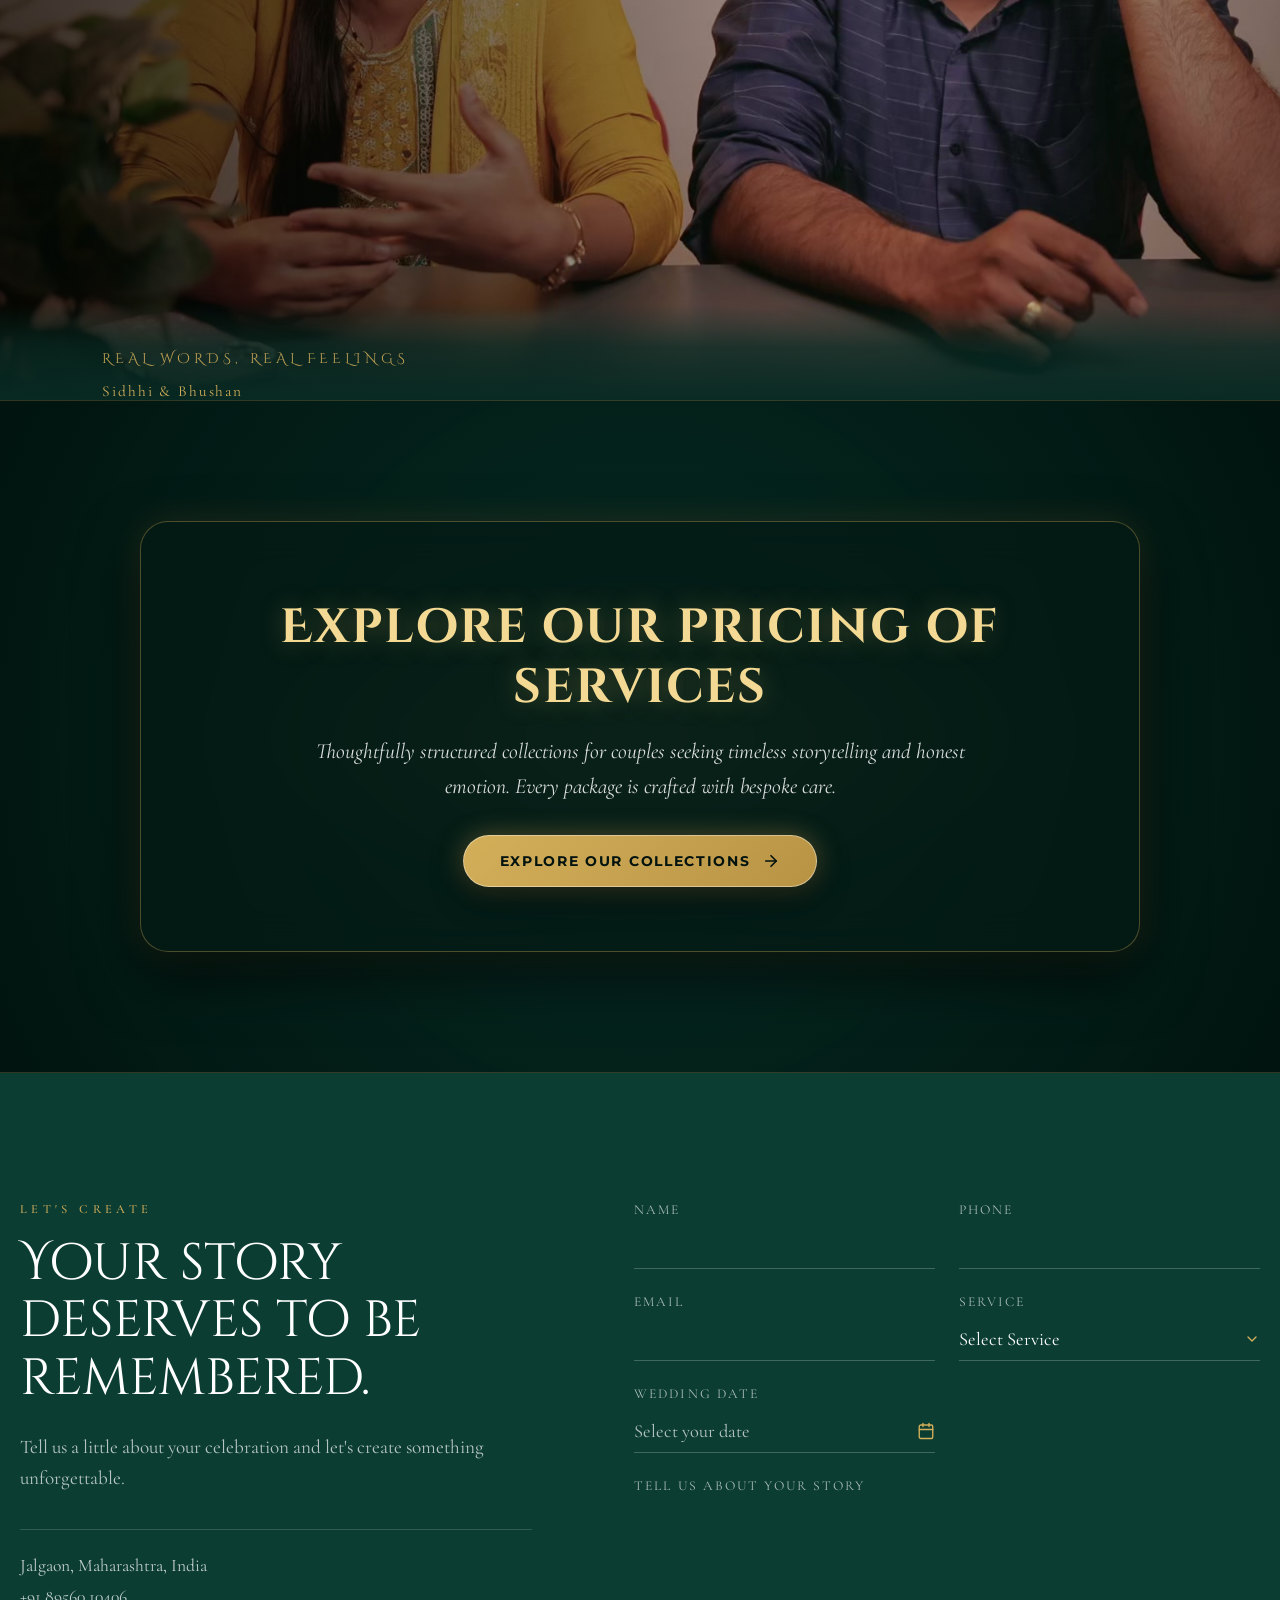
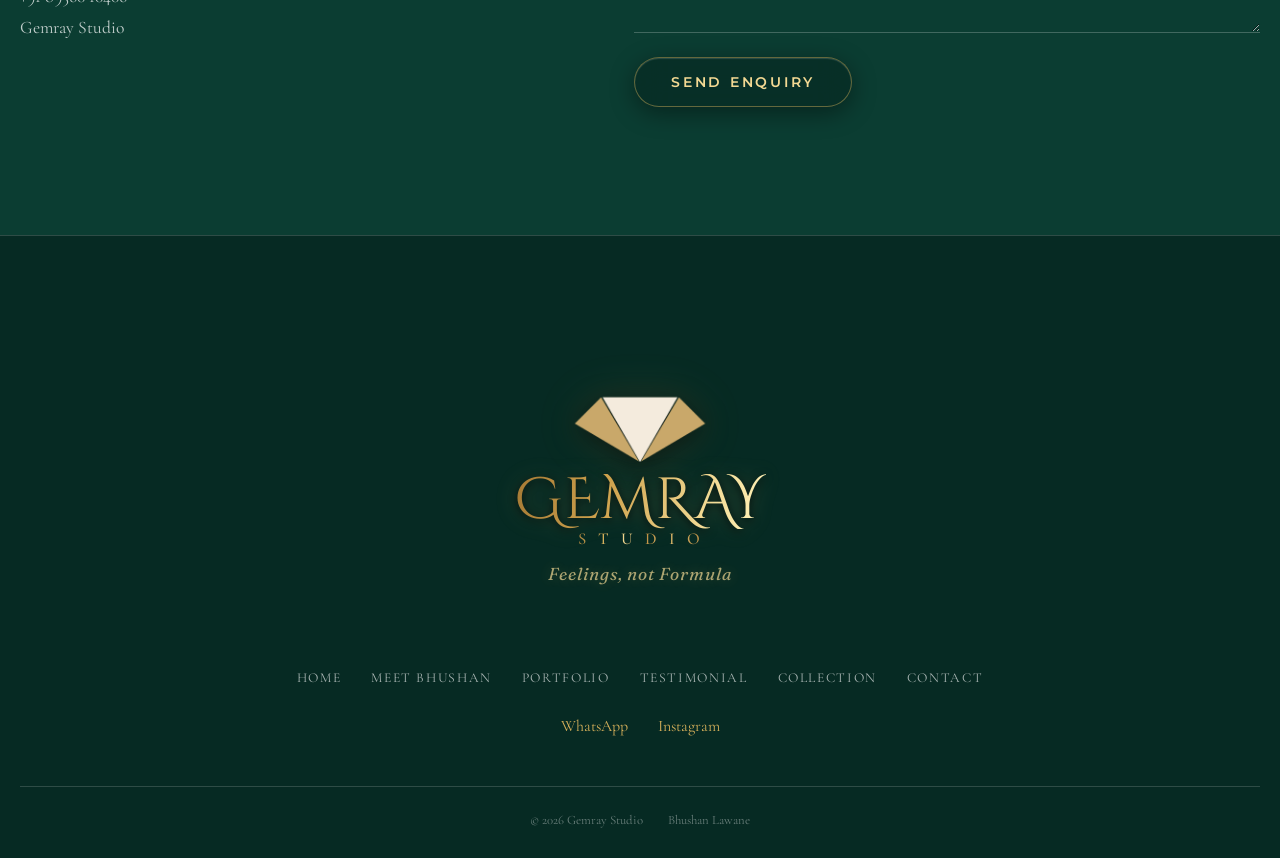
==== commit 3d77baf3: "Fix universal audio unmuting on user click across Safari, Android and Chrome, and add cache manageme" ====
--- a/index.html
+++ b/index.html
@@ -9,6 +9,10 @@
 
     <meta charset="UTF-8">
     <meta name="viewport" content="width=device-width, initial-scale=1.0, viewport-fit=cover">
+    <!-- Cache Control & Anti-Stale Revalidation Headers -->
+    <meta http-equiv="Cache-Control" content="no-cache, no-store, must-revalidate">
+    <meta http-equiv="Pragma" content="no-cache">
+    <meta http-equiv="Expires" content="0">
     <title>Gemray Studio | Luxury Wedding Photography & Cinematography</title>
     <meta name="description" content="Gemray Studio by Bhushan Lawane offers bespoke luxury wedding photography, candid pre-wedding cinematography, and timeless wedding films based in Maharashtra & available worldwide.">
     <meta name="keywords" content="wedding photographer, luxury wedding photography, wedding cinematography, pre-wedding shoot, candid wedding photography, wedding filmmaker, Bhushan Lawane, Jalgaon, Pune, Mumbai, Maharashtra, Gemray Studio">
@@ -202,7 +206,7 @@
 
     <link
         rel="stylesheet"
-        href="style.css?v=3.5"
+        href="style.css?v=4.0"
     >
 
 </head>
@@ -251,6 +255,7 @@
 
             <video
                 id="bgVideo"
+                muted
                 class="hero-video"
                 src="media/New Website Content/Hero videos/Horizontal Hero video 02.mp4"
                 autoplay
@@ -460,6 +465,7 @@
 
                 <video
                     id="photographerVideoDesktop"
+                muted
                     class="photographer-video horizontal-video"
                     src="vid/Website Intro Horizontal C.mp4"
                     loop
@@ -563,6 +569,7 @@
 
                 <video
                     id="photographerVideoMobile"
+                muted
                     class="photographer-video vertical-video"
                     src="vid/Website Intro Vertical C.mp4"
                     loop
@@ -668,6 +675,7 @@
                         <video
                             class="portfolio-showcase-video"
                             id="portfolioShowcaseVideo"
+                muted
                             src="media/New Website Content/Main page porfolio section video/No naim or any words on website.mp4"
                             poster="photos/portfolio-showcase-thumb.jpg"
                             loop
@@ -807,6 +815,7 @@
             <!-- FULL-BACKGROUND VIDEO -->
             <video
                 id="testimonialBgVideo"
+                muted
                 class="stories-bg-video"
                 src="media/New Website Content/Testimonial/Bhushan patil T.mp4"
                 poster="photos/testimonial-bhushan-patil-thumb.jpg"
@@ -1412,7 +1421,7 @@
          script.js
          ===================================================== -->
 
-    <script src="script.js?v=3.5"></script>
+    <script src="script.js?v=4.0"></script>
 
 
 </body>
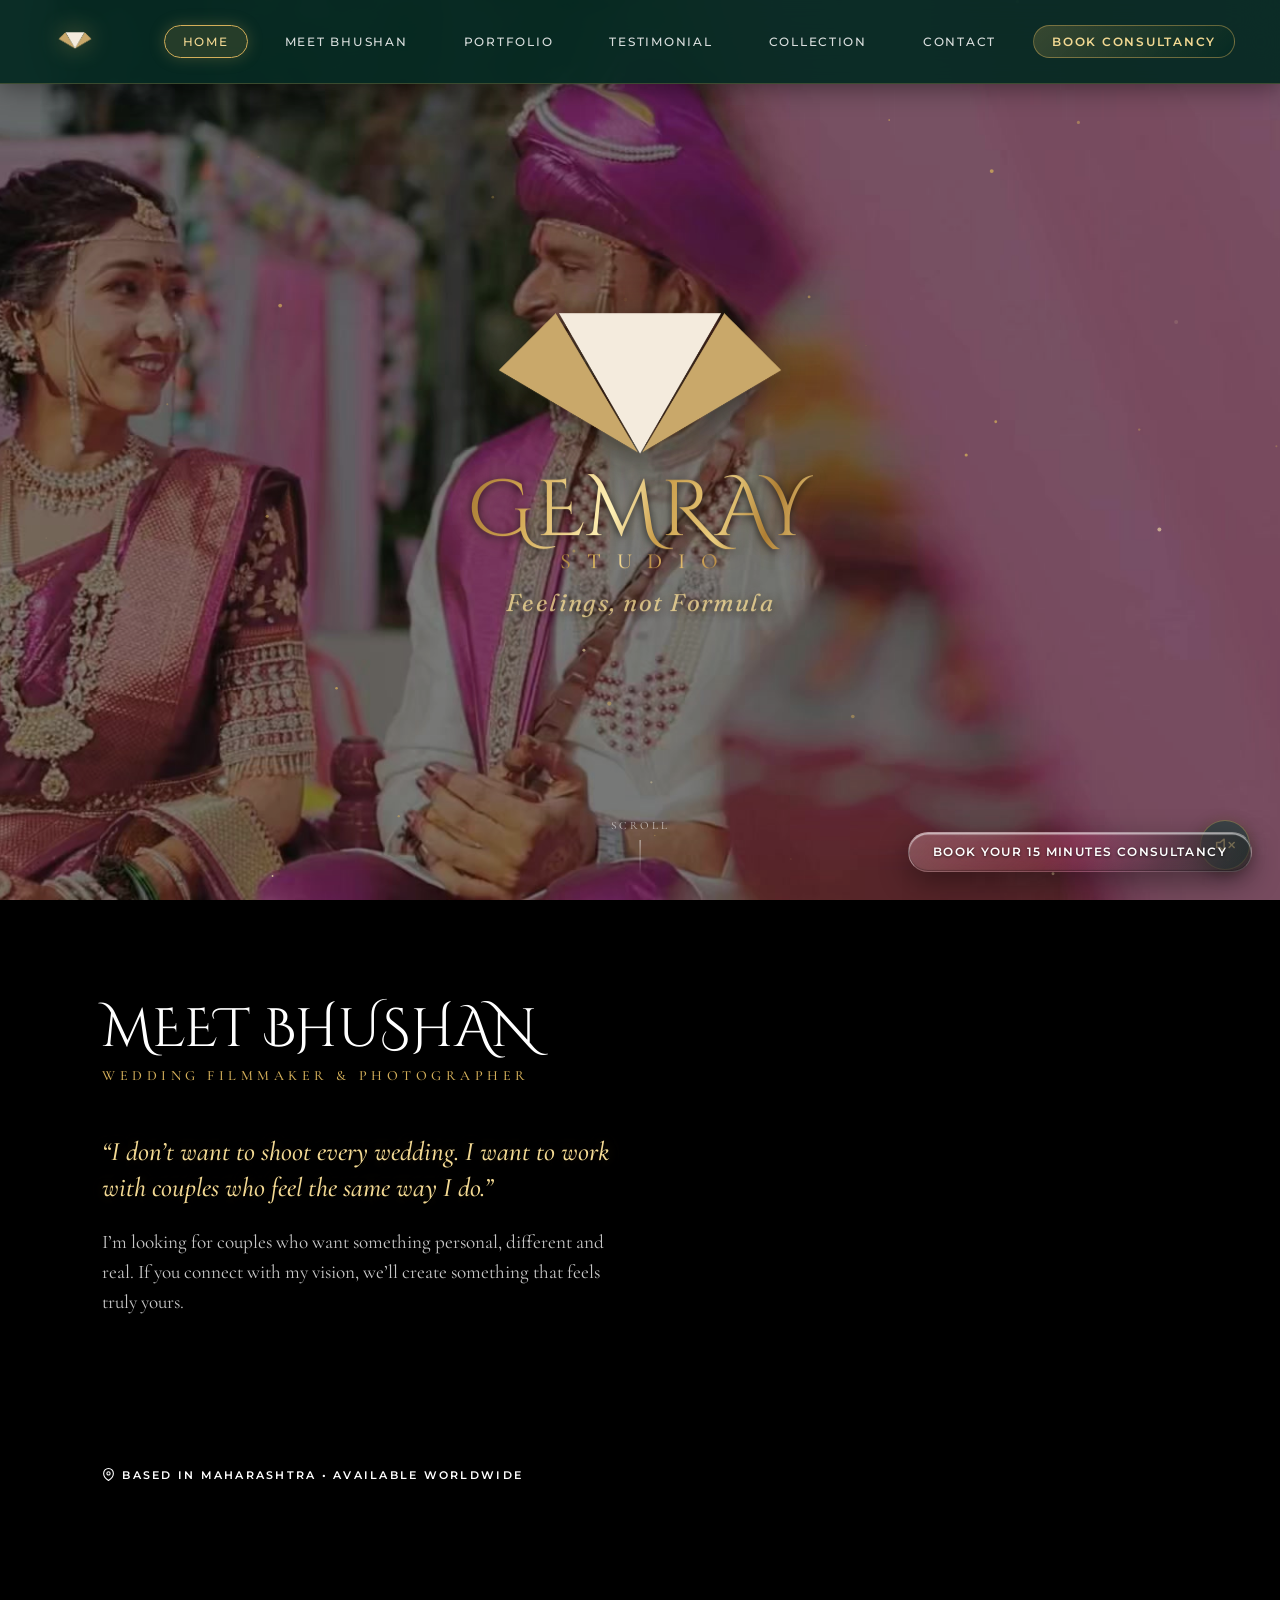
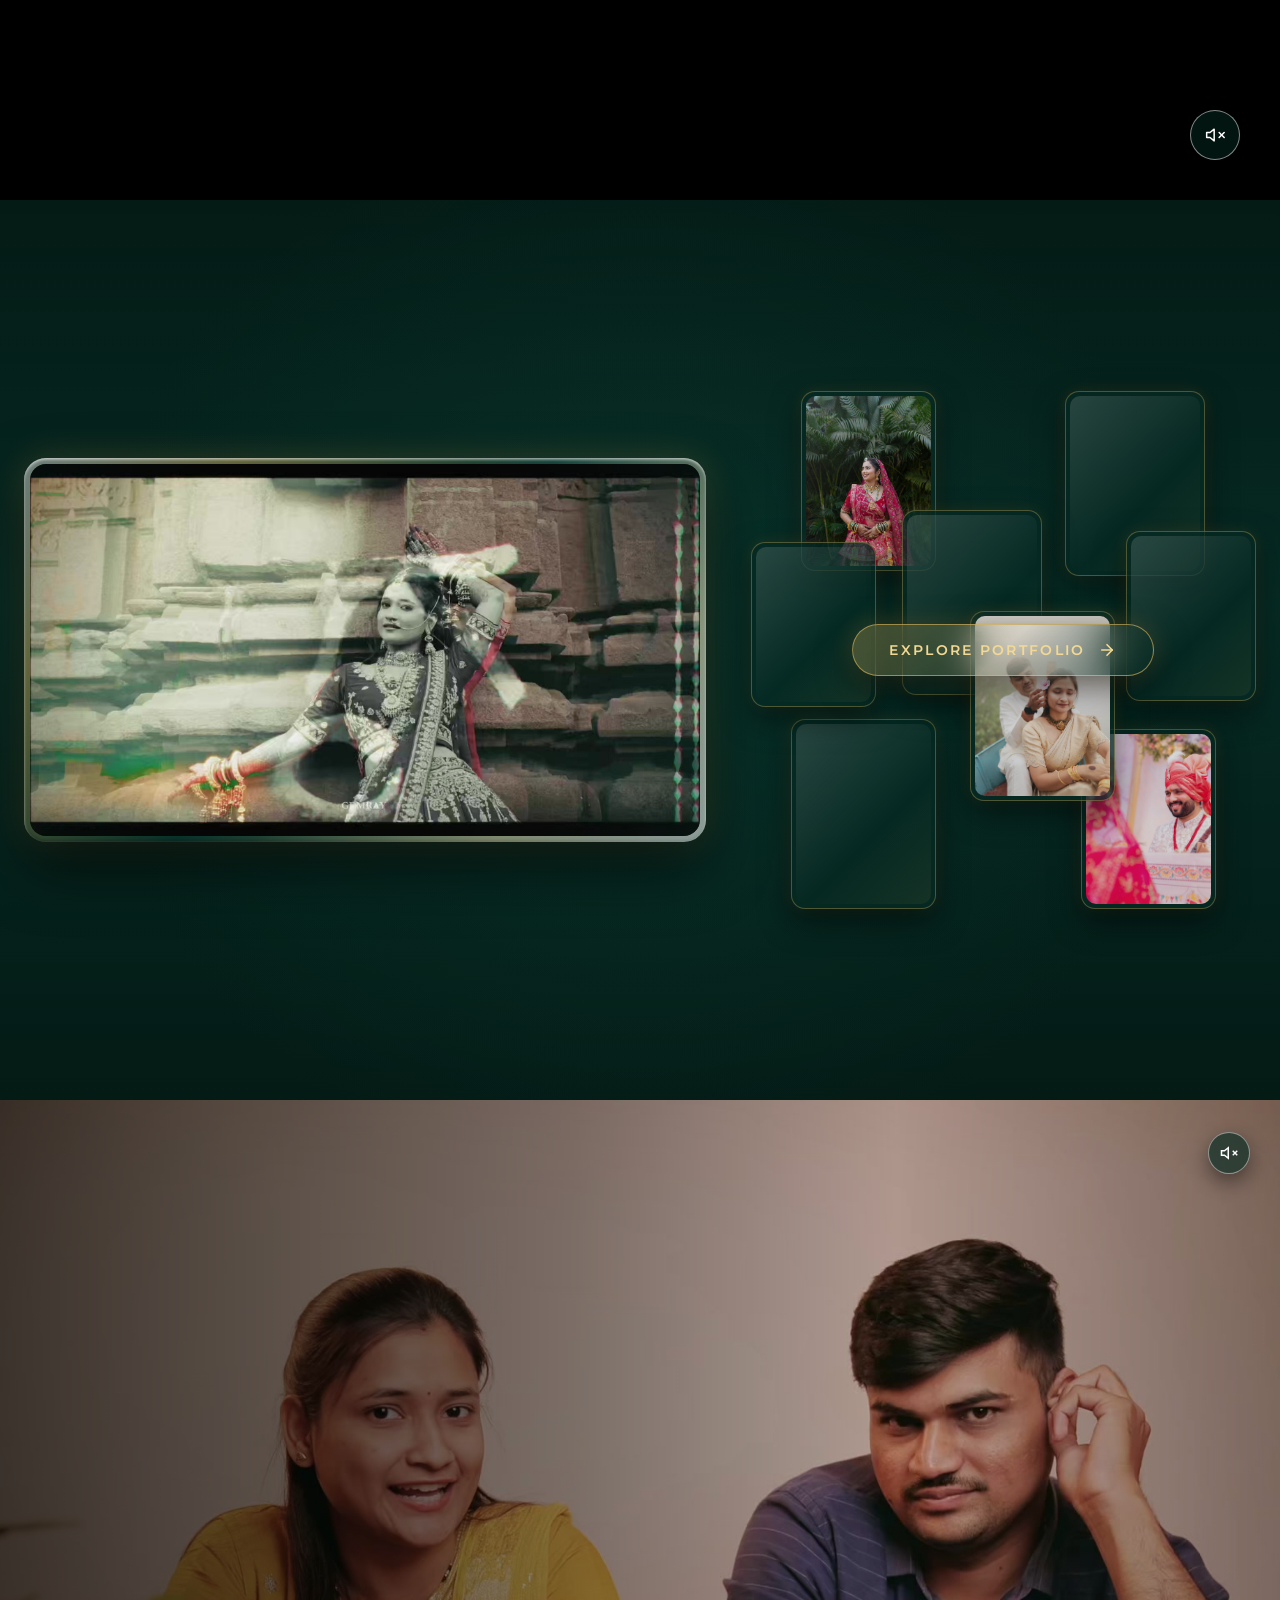
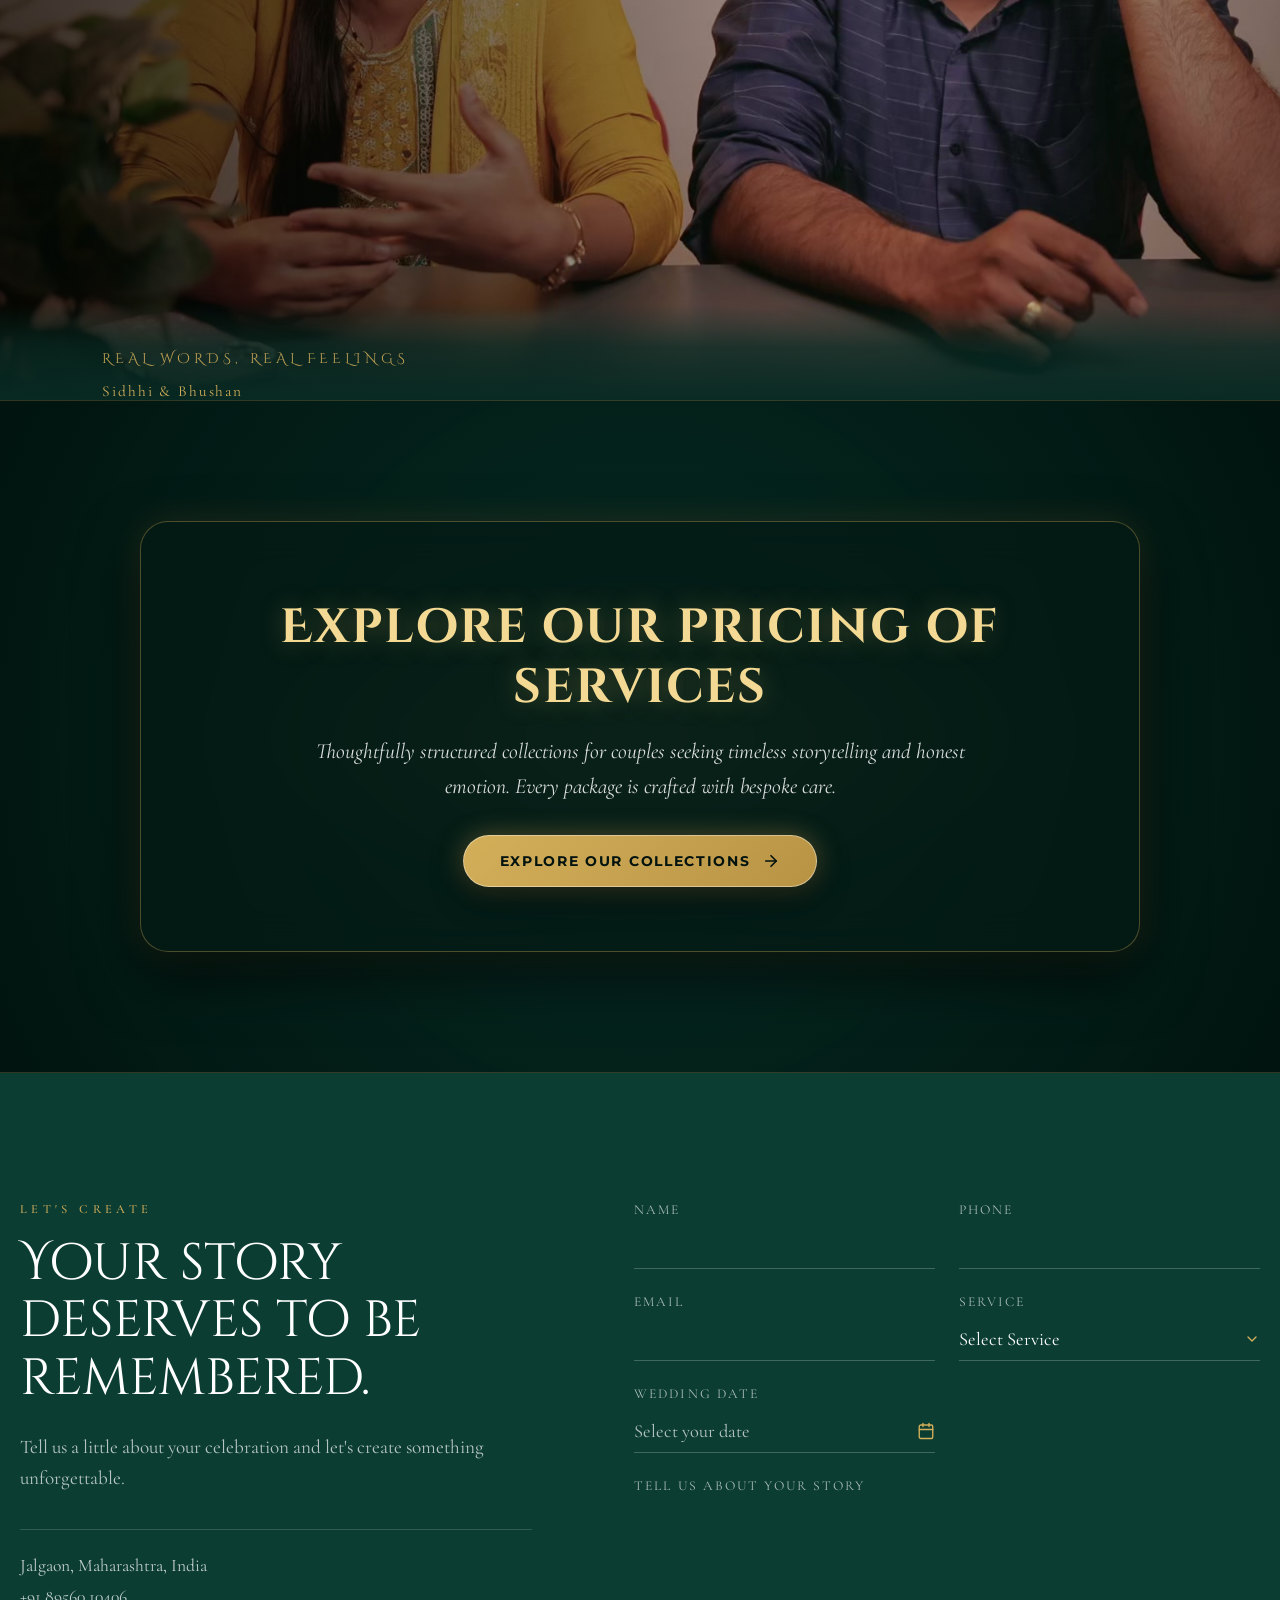
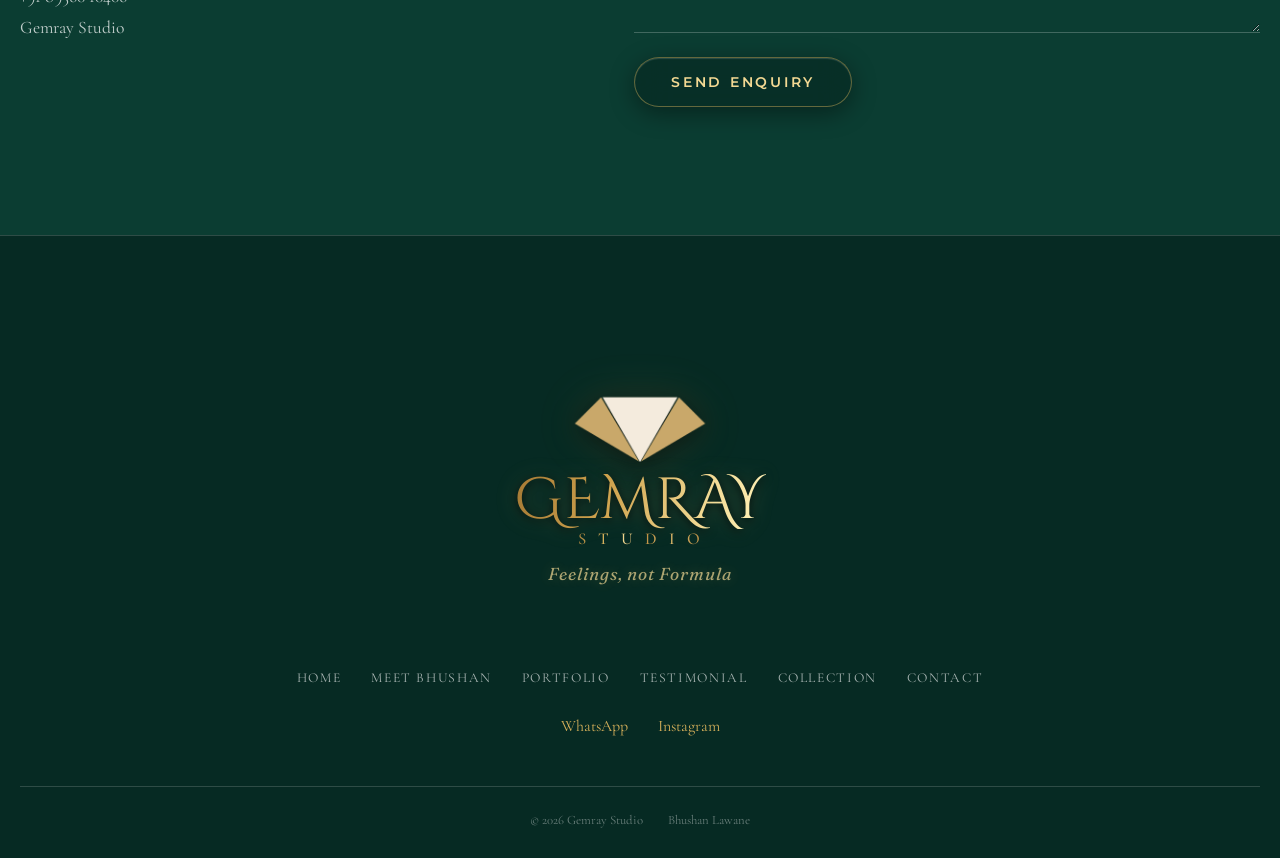
==== commit d9b80e28: "Eliminate Safari/iPhone audio overlap by strictly enforcing single-video playback" ====
--- a/index.html
+++ b/index.html
@@ -206,7 +206,7 @@
 
     <link
         rel="stylesheet"
-        href="style.css?v=4.0"
+        href="style.css?v=4.1"
     >
 
 </head>
@@ -1421,7 +1421,7 @@
          script.js
          ===================================================== -->
 
-    <script src="script.js?v=4.0"></script>
+    <script src="script.js?v=4.1"></script>
 
 
 </body>
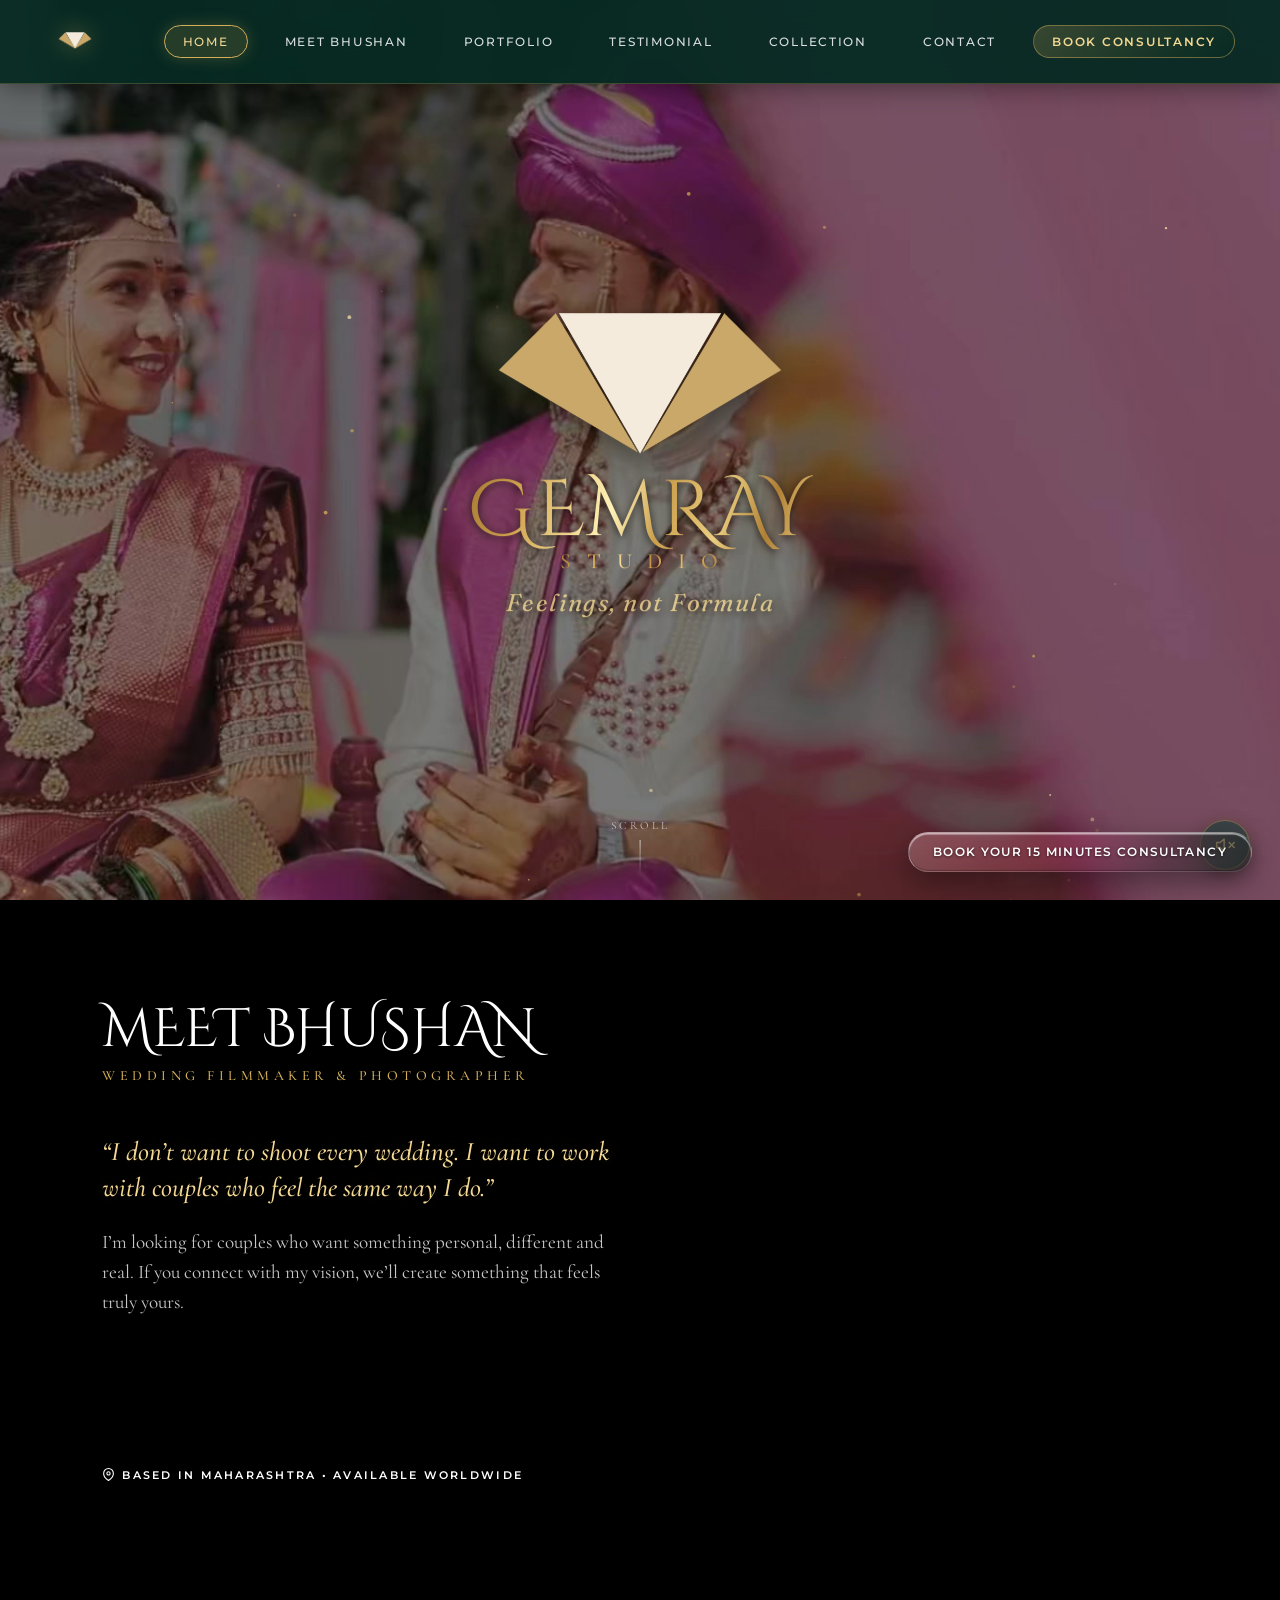
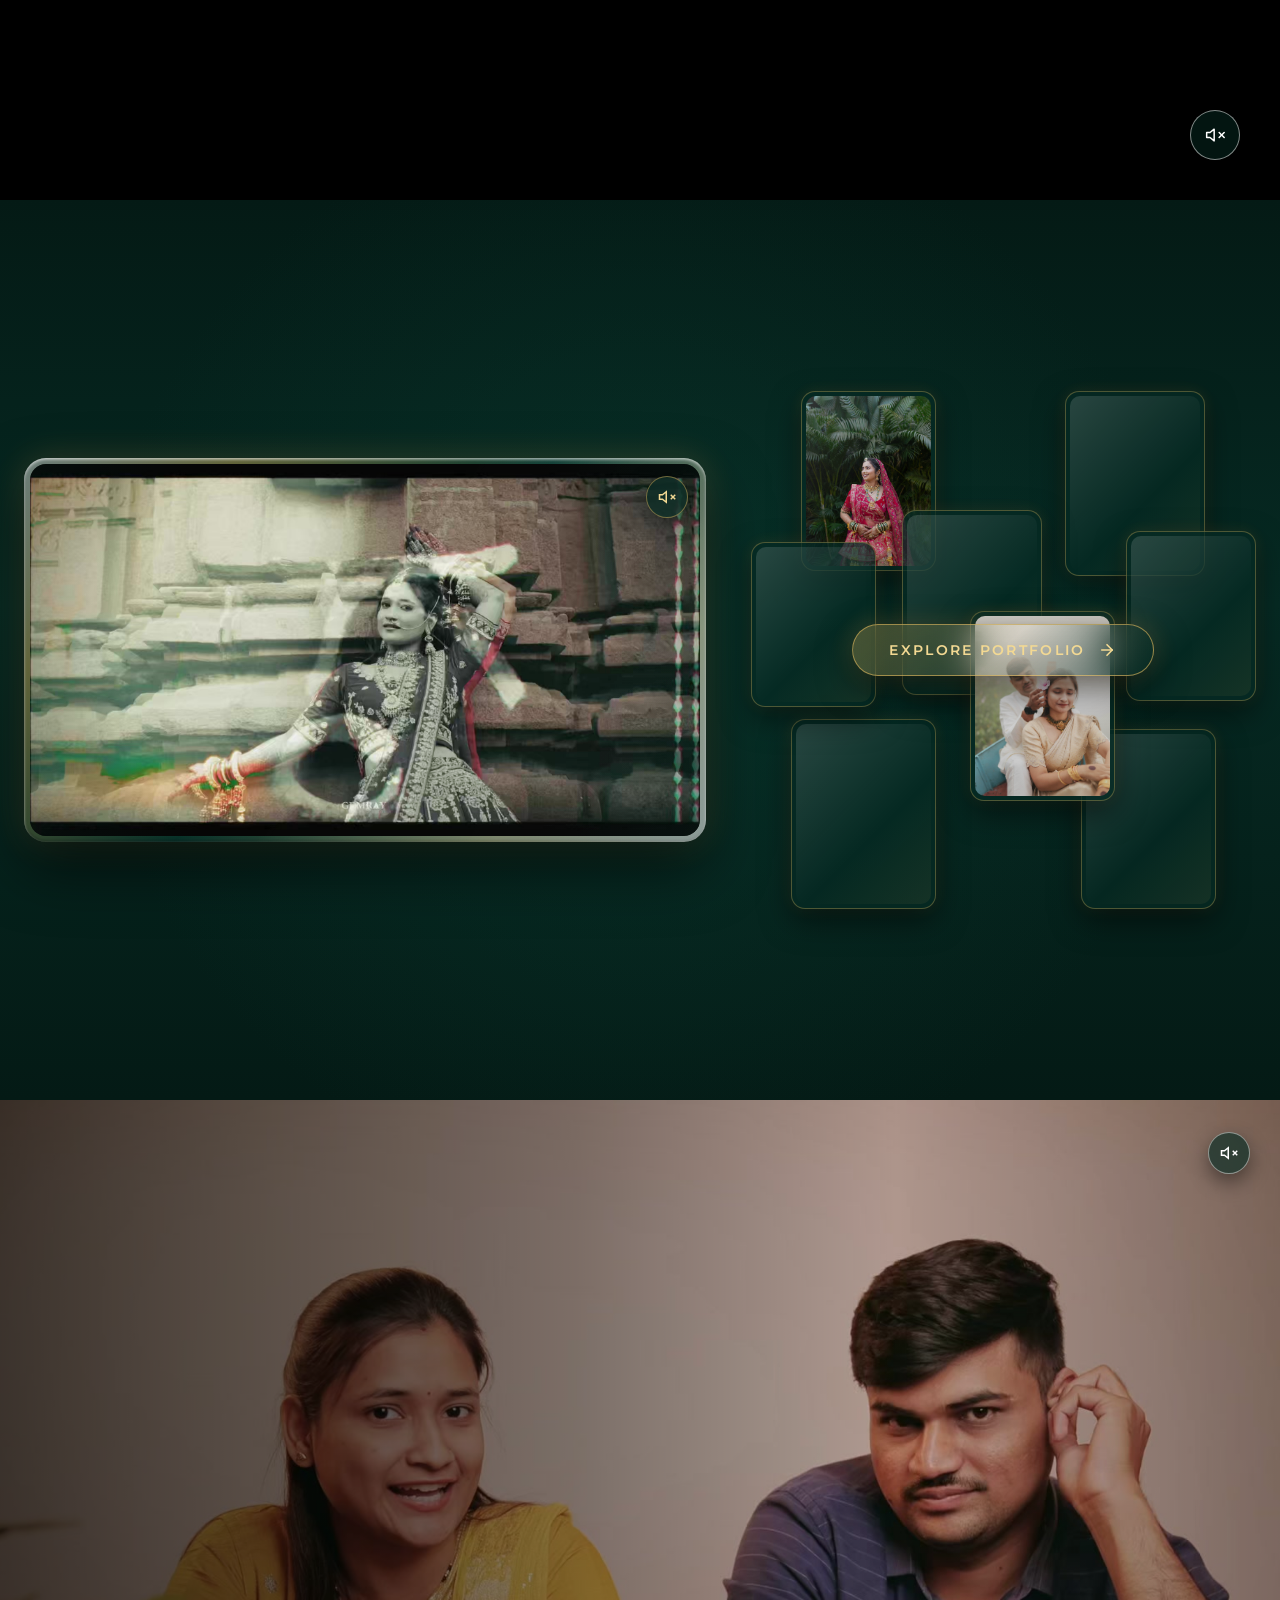
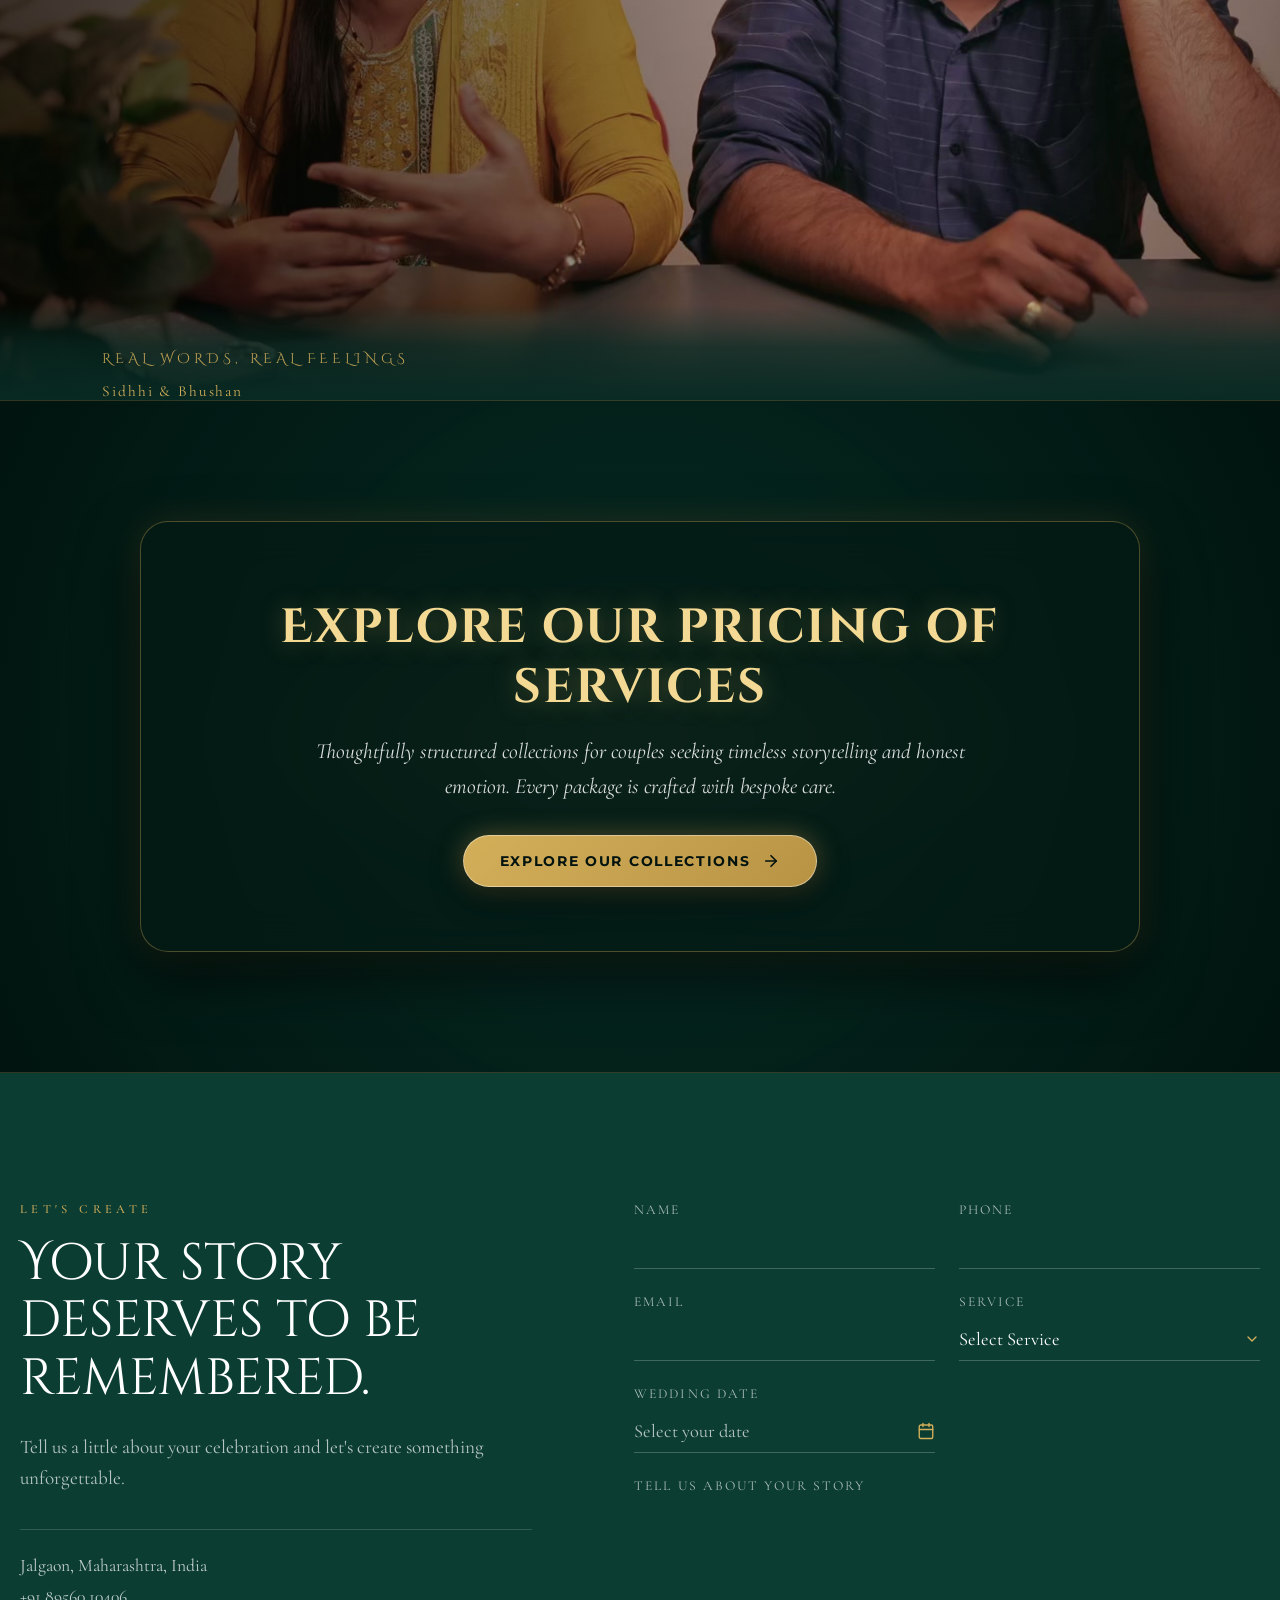
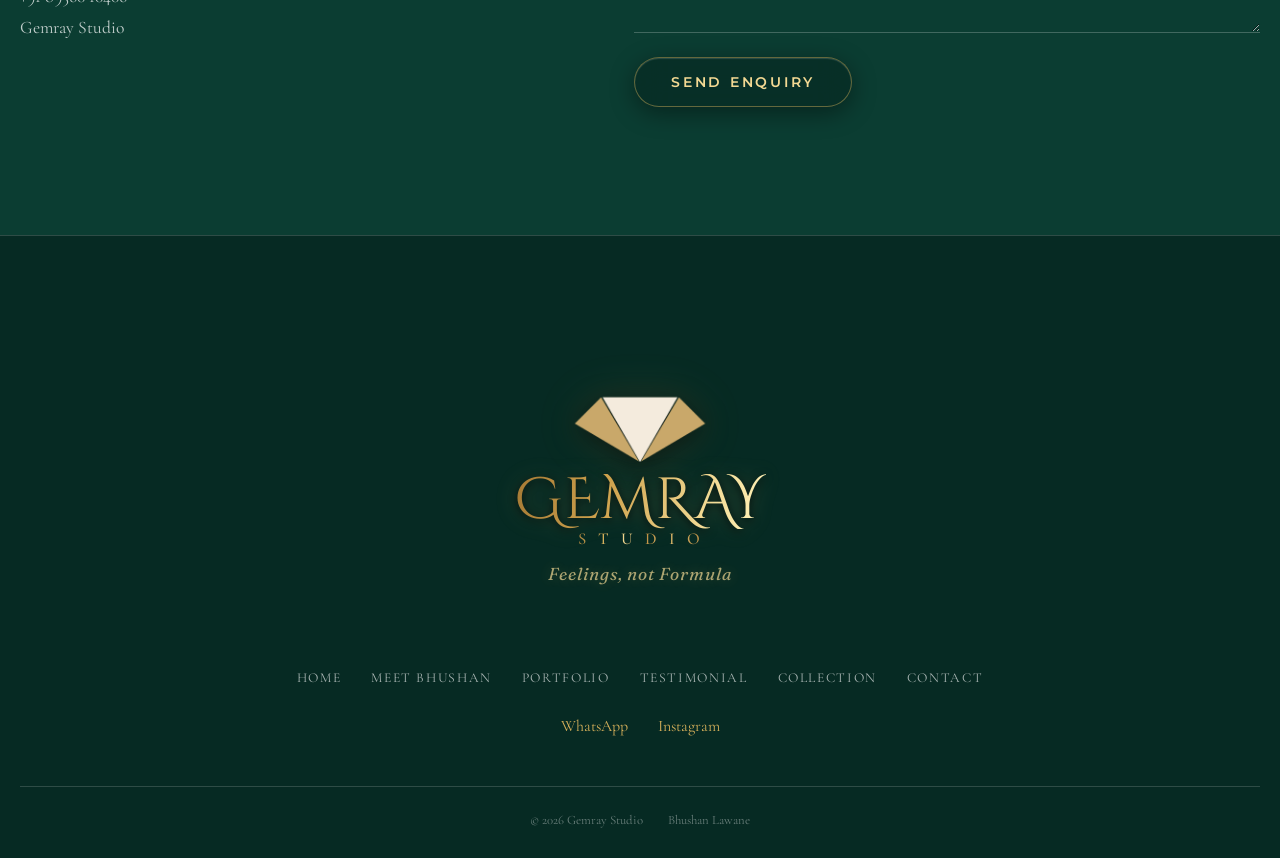
==== commit 33d0c88f: "Fix Safari iPhone back button green screen by eliminating body fade and adding bfcache restoration" ====
--- a/index.html
+++ b/index.html
@@ -206,7 +206,7 @@
 
     <link
         rel="stylesheet"
-        href="style.css?v=4.1"
+        href="style.css?v=4.2"
     >
 
 </head>
@@ -1421,7 +1421,7 @@
          script.js
          ===================================================== -->
 
-    <script src="script.js?v=4.1"></script>
+    <script src="script.js?v=4.2"></script>
 
 
 </body>
